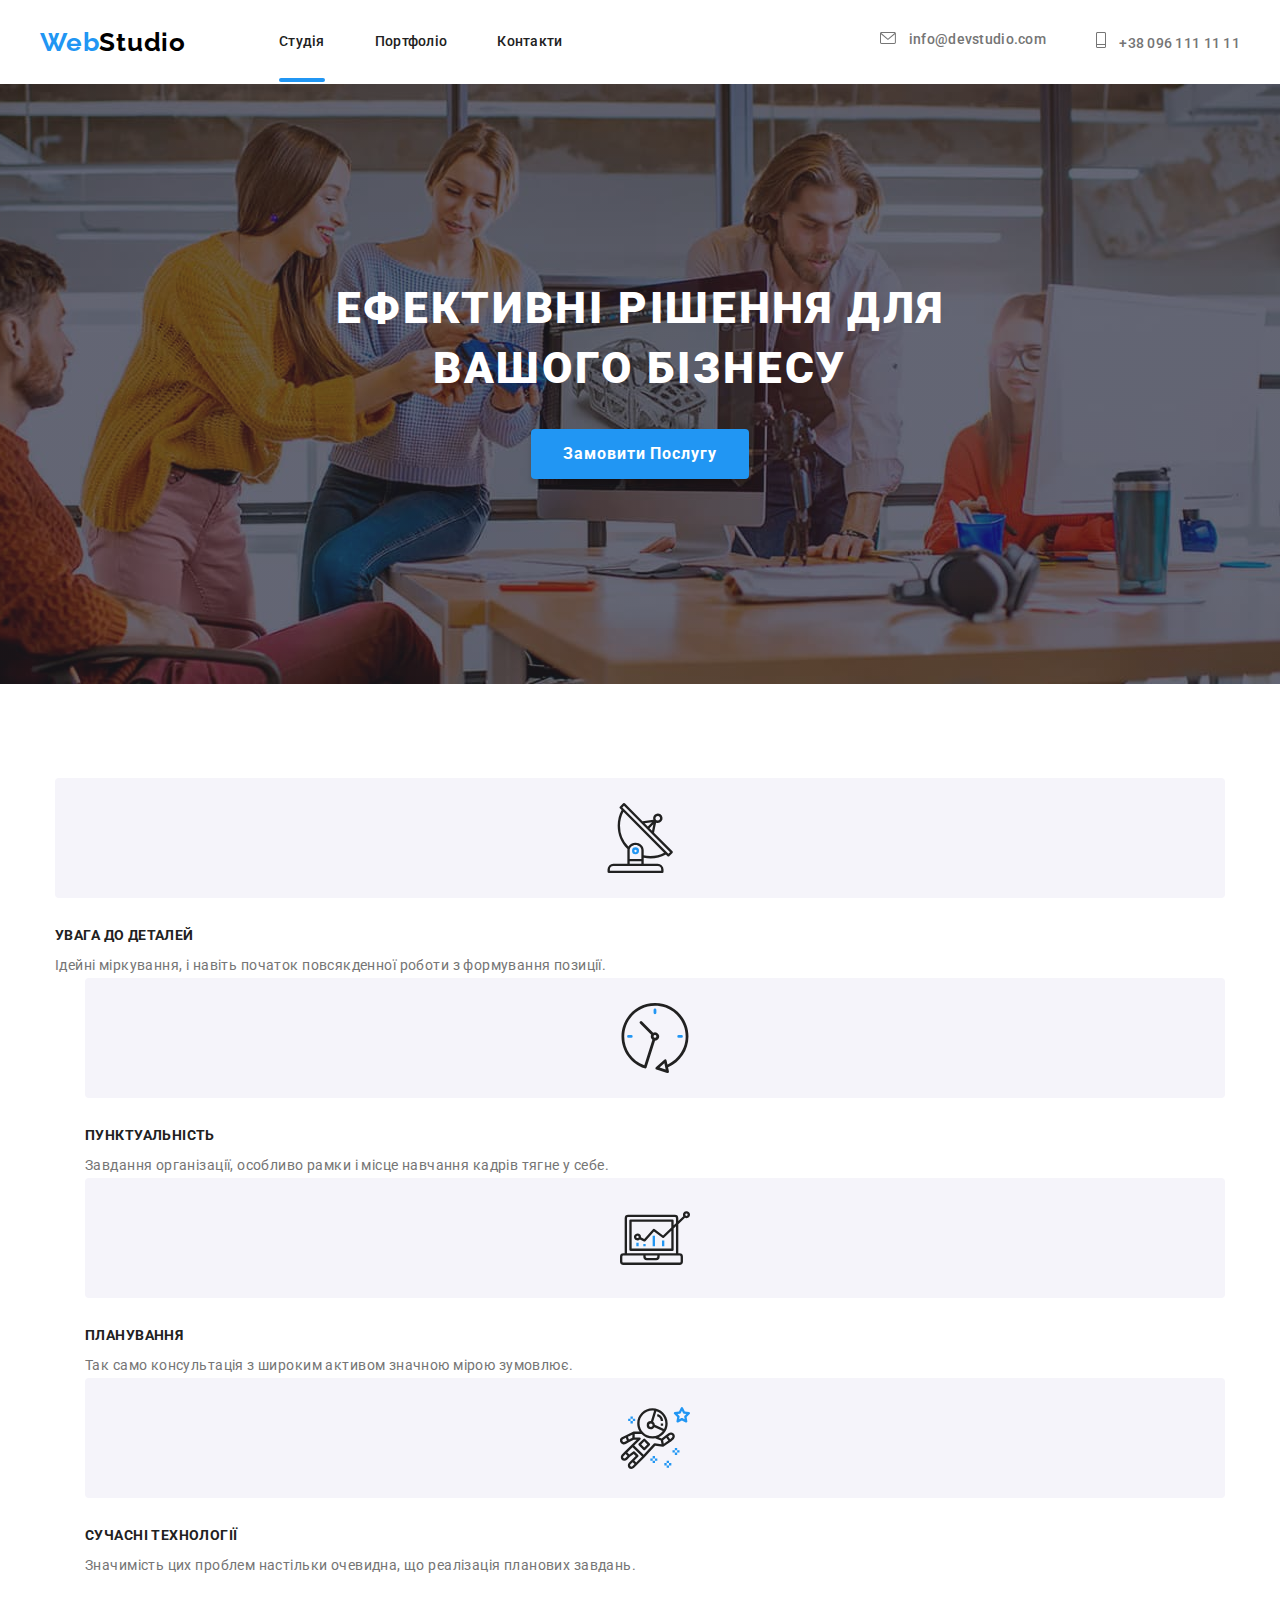
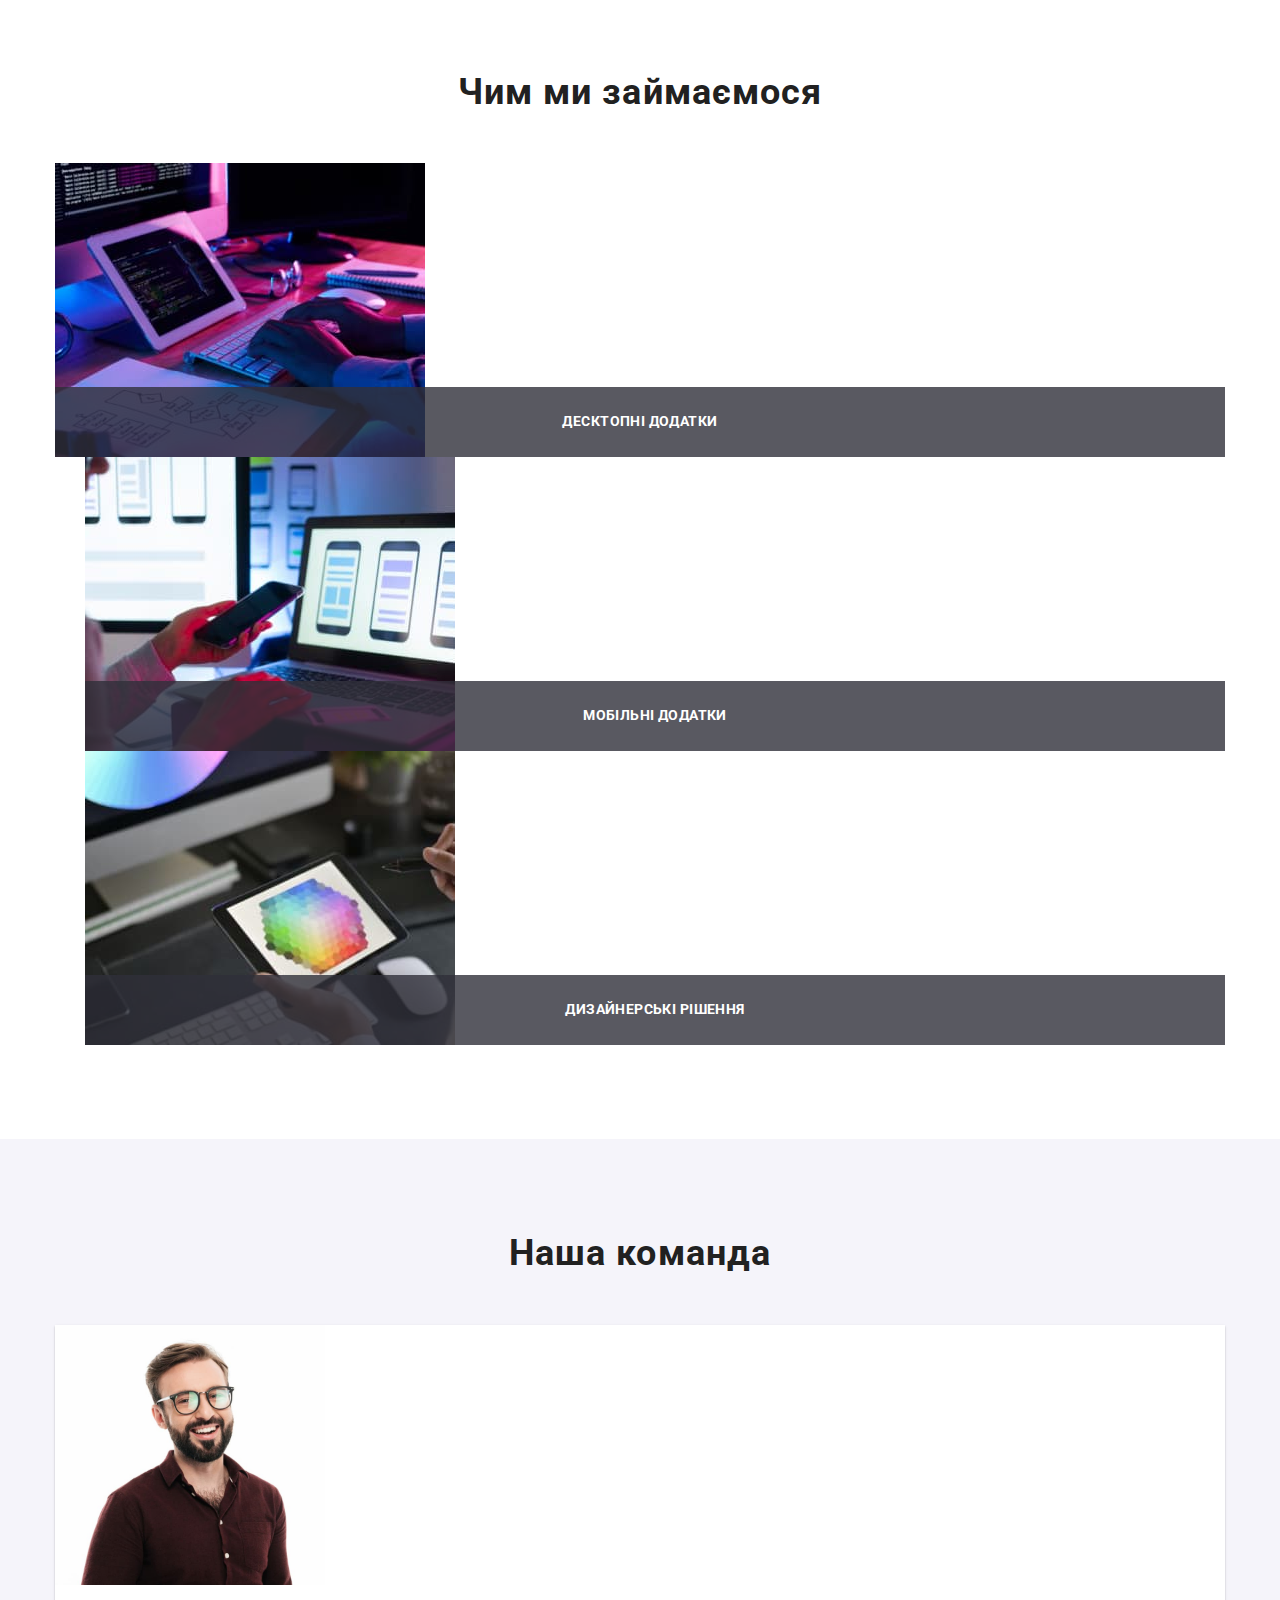
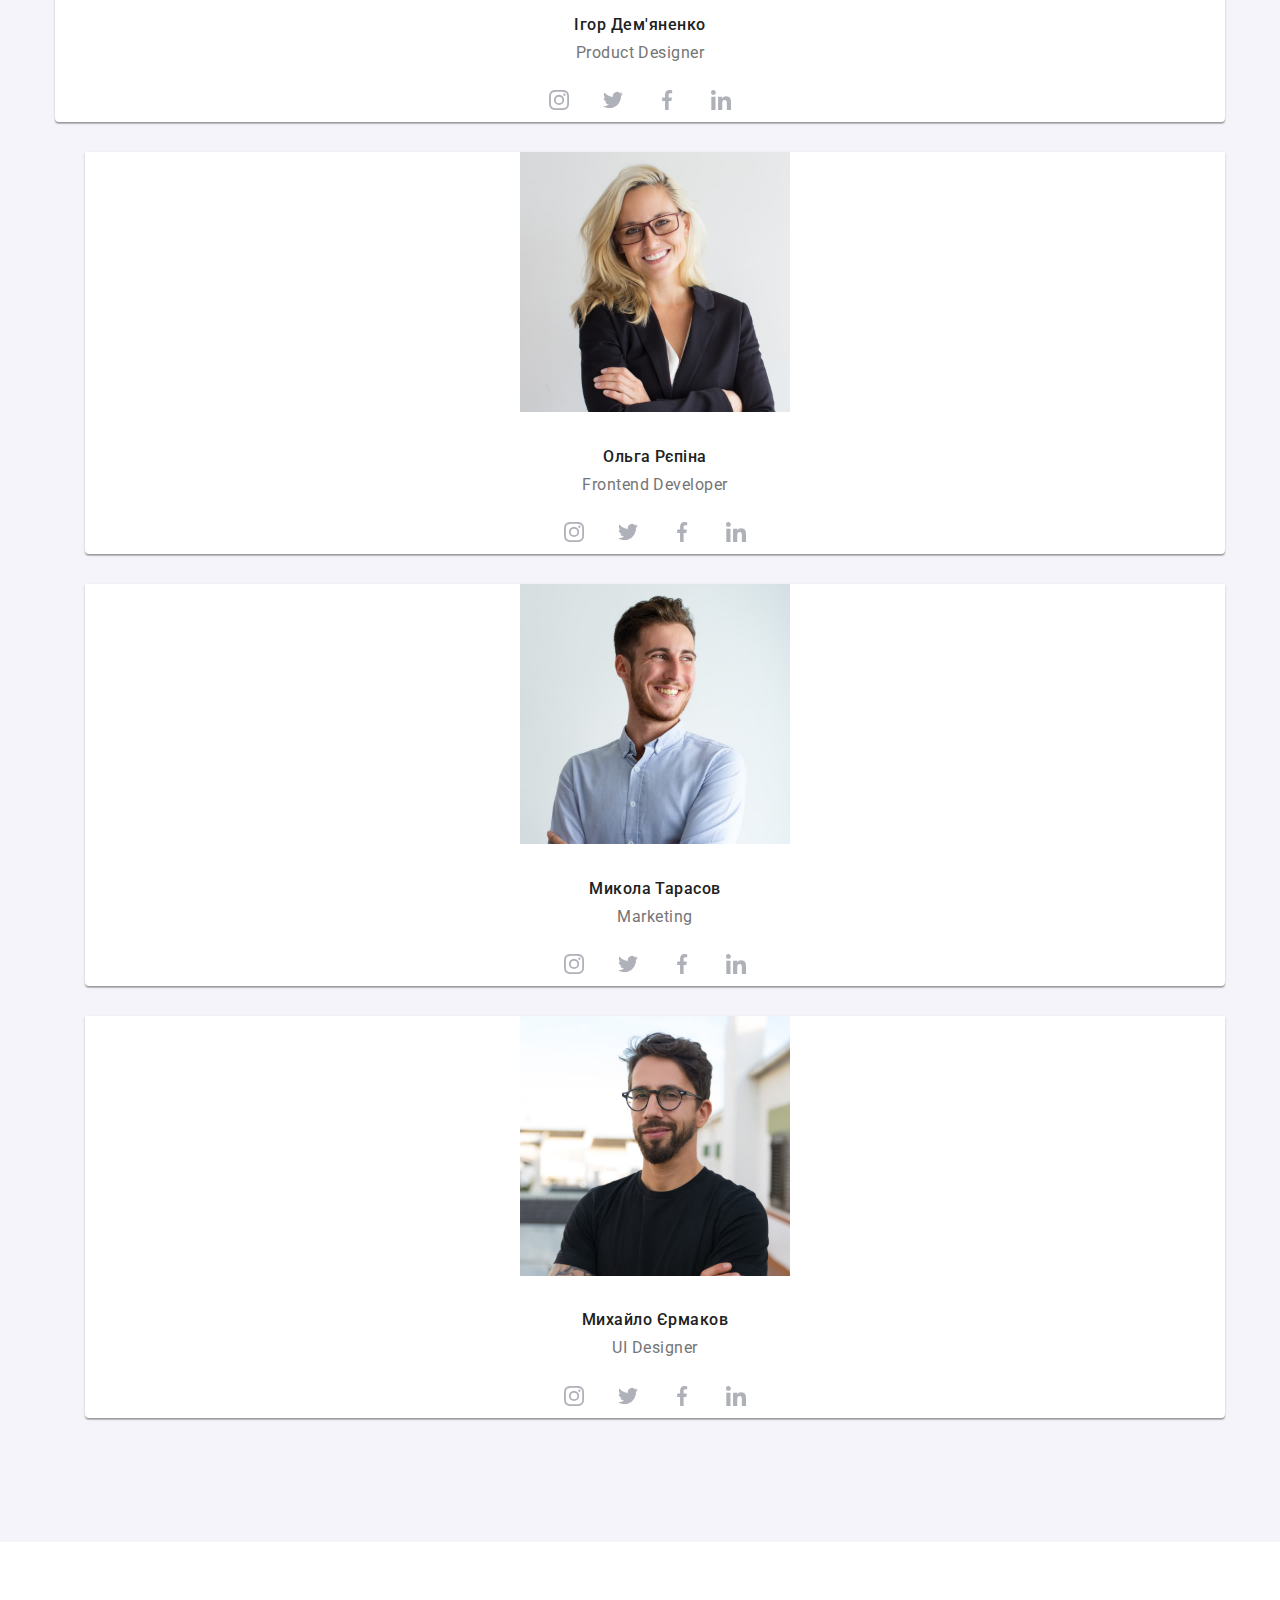
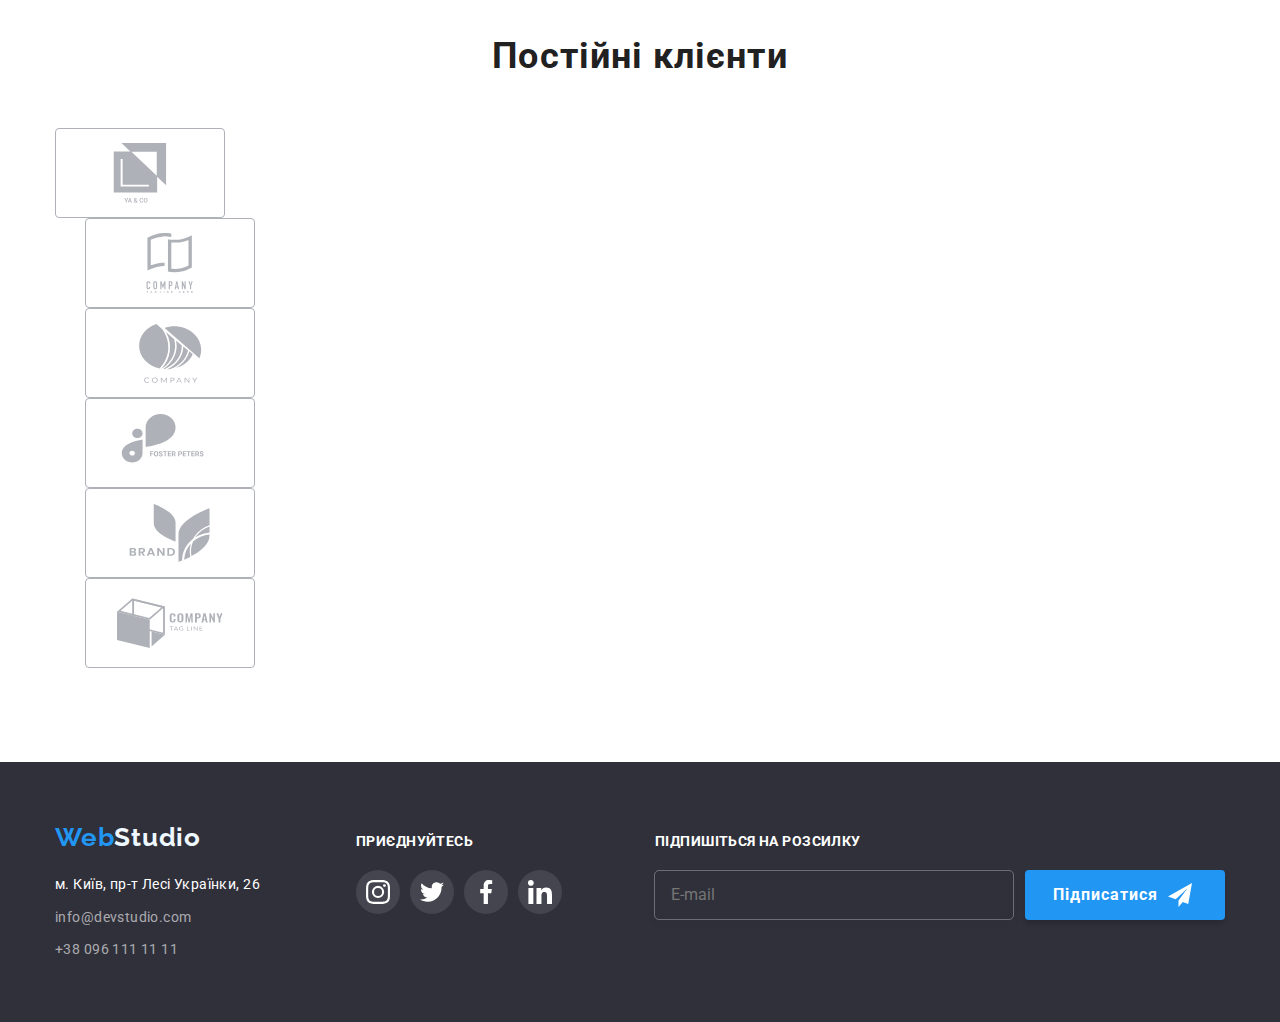
==== index.html @ 81b360ba "create mobile menu" ====
<!DOCTYPE html>
<html lang="en">
  <head>
    <meta charset="UTF-8" />
    <meta http-equiv="X-UA-Compatible" content="IE=edge" />
    <meta name="viewport" content="width=device-width, initial-scale=1.0" />
    <link rel="stylesheet" href="" />
    <link rel="preconnect" href="https://fonts.googleapis.com" />
    <link rel="preconnect" href="https://fonts.gstatic.com" crossorigin />
    <link
      href="https://fonts.googleapis.com/css2?family=Raleway:wght@700&family=Roboto:wght@400;500;700;900&display=swap"
      rel="stylesheet"
    />
    <link
      rel="stylesheet"
      href="https://cdnjs.cloudflare.com/ajax/libs/modern-normalize/1.1.0/modern-normalize.min.css"
    />
    <link rel="stylesheet" href="./css/main.min.css" />
    <title>WebStudio</title>
  </head>
  <body>
    <header class="page-header">
      <div class="page-header__wrapper container">
        <div class="page-header__container">
          <a href="./index.html" class="page-header__logo link">
            <span class="page-header--accent"> Web</span>Studio</a
          >
        </div>
        <nav class="page-header__nav">
          <ul class="page-header__list">
            <li class="page-header__item">
              <a
                href="./index.html"
                class="page-header__link link page-header--current"
                >Студiя</a
              >
            </li>
            <li class="page-header__item">
              <a href="./portfolio.html" class="page-header__link link"
                >Портфолiо</a
              >
            </li>
            <li class="page-header__item">
              <a href="#" class="page-header__link link">Контакти</a>
            </li>
          </ul>
        </nav>

        <div class="page-header__block">
          <a href="mailto:info@devstudio.com" class="page-header__contact link">
            <svg class="page-header__icon" width="16px" height="12px">
              <use href="./images/sprite.svg#mail"></use>
            </svg>
            info@devstudio.com
          </a>

          <a href="tel:+380961111111" class="page-header__contact link">
            <svg class="page-header__icon" width="10px" height="16px">
              <use href="./images/sprite.svg#phone"></use>
            </svg>
            +38 096 111 11 11
          </a>
        </div>
        <div class="mobile-menu" id="mobile-menu" data-menu>
          <ul class="mobile-menu__list">
            <li class="mobile-menu__item">
              <a href="./index.html" class="mobile-menu__link">Студiя</a>
            </li>
            <li class="mobile-menu__item">
              <a href="./portfolio.html" class="mobile-menu__link">Портфолiо</a>
            </li>
            <li class="mobile-menu__item">
              <a href="#" class="mobile-menu__link">Контакти</a>
            </li>
          </ul>
          <div class="mobile-menu__contacts">
            <a href="tel:+380961111111" class="mobile-menu__contact">
              +38 096 111 11 11
            </a>
            <a href="mailto:info@devstudio.com" class="mobile-menu__contact">
              info@devstudio.com
            </a>
          </div>
          <ul class="mobile-menu__block">
            <li class="mobile-menu__unit">
              <a class="mobile-menu__social link" href="#">Instagram</a>
            </li>
            <li class="mobile-menu__unit">
              <a class="mobile-menu__social link" href="#">Facebook</a>
            </li>
            <li class="mobile-menu__unit">
              <a class="mobile-menu__social link" href="#">Twitter</a>
            </li>
            <li class="mobile-menu__unit">
              <a class="mobile-menu__social link" href="#">Linkedin</a>
            </li>
          </ul>
        </div>
        <button
          type="button"
          class="menu-button"
          aria-expanded="false"
          aria-controls="mobile-menu"
          data-menu-button
        >
          <svg
            width="40px"
            height="40px"
            aria-label="перемикач мобільного меню"
          >
            <use class="icon-menu" href="./images/sprite.svg#menu"></use>
            <use class="icon-cross" href="./images/sprite.svg#cross"></use>
          </svg>
        </button>
      </div>
    </header>
    <main>
      <section class="hero-section">
        <div class="container">
          <h1 class="hero-section__title">
            Ефективні рішення для<br />вашого бізнесу
          </h1>
          <button type="button" class="hero-section__button" data-modal-open>
            Замовити Послугу
          </button>
        </div>
      </section>
      <section class="advantages-section">
        <div class="container">
          <h2 class="advantages-section__title visually-hidden">
            Наші переваги
          </h2>
          <ul class="advantages-section__list list">
            <li class="advantages-section__item">
              <div class="advantages-section__wrapper">
                <svg class="advantages-section__icon">
                  <use href="./images/sprite.svg#antenna"></use>
                </svg>
              </div>
              <h3 class="advantages-section_caption">увага до деталей</h3>
              <p class="advantages-section_text">
                Ідейні міркування, і навіть початок повсякденної роботи з
                формування позиції.
              </p>
            </li>
            <li class="advantages-section__item">
              <div class="advantages-section__wrapper">
                <svg class="advantages-section__icon">
                  <use href="./images/sprite.svg#clock"></use>
                </svg>
              </div>
              <h3 class="advantages-section_caption">пунктуальнiсть</h3>
              <p class="advantages-section_text">
                Завдання організації, особливо рамки і місце навчання кадрів
                тягне у себе.
              </p>
            </li>
            <li class="advantages-section__item">
              <div class="advantages-section__wrapper">
                <svg class="advantages-section__icon">
                  <use href="./images/sprite.svg#diagram"></use>
                </svg>
              </div>
              <h3 class="advantages-section_caption">планування</h3>
              <p class="advantages-section_text">
                Так само консультація з широким активом значною мірою зумовлює.
              </p>
            </li>
            <li class="advantages-section__item">
              <div class="advantages-section__wrapper">
                <svg class="advantages-section__icon">
                  <use href="./images/sprite.svg#astronaut"></use>
                </svg>
              </div>
              <h3 class="advantages-section_caption">сучаснi технологiї</h3>
              <p class="advantages-section_text">
                Значимість цих проблем настільки очевидна, що реалізація
                планових завдань.
              </p>
            </li>
          </ul>
        </div>
      </section>
      <section class="work-section">
        <div class="container">
          <h2 class="work-section__title">Чим ми займаємося</h2>
          <ul class="work-section__list list">
            <li class="work-section__item">
              <div class="work-section__thumb">
                <img
                  src="./images/softengineer.jpg"
                  alt="softengineer"
                  width="370"
                  class="work-section__img"
                />
                <div class="work-section__overlay">
                  <p class="work-section__text">Десктопні додатки</p>
                </div>
              </div>
            </li>
            <li class="work-section__item">
              <div class="work-section__thumb">
                <img
                  src="./images/mobiledev.jpg"
                  alt="mobiledev"
                  width="370"
                  class="work-section__img"
                />
                <div class="work-section__overlay">
                  <p class="work-section__text">Мобільні додатки</p>
                </div>
              </div>
            </li>
            <li class="work-section__item">
              <div class="work-section__thumb">
                <img
                  src="./images/gamedev.jpg"
                  alt="gamedev"
                  width="370"
                  class="work-section__img"
                />
                <div class="work-section__overlay">
                  <p class="work-section__text">Дизайнерські рішення</p>
                </div>
              </div>
            </li>
          </ul>
        </div>
      </section>
      <section class="team-section">
        <div class="container">
          <h2 class="team-section__title">Наша команда</h2>
          <ul class="team-section__list list">
            <li class="team-section__item">
              <img
                src="./images/igor.jpg"
                alt="igor"
                width="270"
                class="team-section__img"
              />
              <h3 class="team-section__caption">Ігор Дем'яненко</h3>
              <p class="team-section__position">Product Designer</p>
              <ul class="team-section__block">
                <li class="team-section__wrapper">
                  <a href="#" class="team-section__social">
                    <svg class="team-section__icon">
                      <use href="./images/sprite.svg#instagram"></use>
                    </svg>
                  </a>
                </li>
                <li class="team-section__wrapper">
                  <a href="#" class="team-section__social">
                    <svg class="team-section__icon">
                      <use href="./images/sprite.svg#twitter"></use>
                    </svg>
                  </a>
                </li>
                <li class="team-section__wrapper">
                  <a href="#" class="team-section__social">
                    <svg class="team-section__icon">
                      <use href="./images/sprite.svg#facebook"></use>
                    </svg>
                  </a>
                </li>
                <li class="team-section__wrapper">
                  <a href="#" class="team-section__social">
                    <svg class="team-section__icon">
                      <use href="./images/sprite.svg#linkedin"></use>
                    </svg>
                  </a>
                </li>
              </ul>
            </li>
            <li class="team-section__item">
              <img src="./images/olga.jpg" alt="olga" width="270" />
              <h3 class="team-section__caption">Ольга Рєпіна</h3>
              <p class="team-section__position">Frontend Developer</p>
              <ul class="team-section__block">
                <li class="team-section__wrapper">
                  <a href="#" class="team-section__social">
                    <svg class="team-section__icon">
                      <use href="./images/sprite.svg#instagram"></use>
                    </svg>
                  </a>
                </li>
                <li class="team-section__wrapper">
                  <a href="#" class="team-section__social">
                    <svg class="team-section__icon">
                      <use href="./images/sprite.svg#twitter"></use>
                    </svg>
                  </a>
                </li>
                <li class="team-section__wrapper">
                  <a href="#" class="team-section__social">
                    <svg class="team-section__icon">
                      <use href="./images/sprite.svg#facebook"></use>
                    </svg>
                  </a>
                </li>
                <li class="team-section__wrapper">
                  <a href="#" class="team-section__social">
                    <svg class="team-section__icon">
                      <use href="./images/sprite.svg#linkedin"></use>
                    </svg>
                  </a>
                </li>
              </ul>
            </li>
            <li class="team-section__item">
              <img src="./images/mukola.jpg" alt="mukola" width="270" />
              <h3 class="team-section__caption">Микола Тарасов</h3>
              <p class="team-section__position">Marketing</p>
              <ul class="team-section__block">
                <li class="team-section__wrapper">
                  <a href="#" class="team-section__social">
                    <svg class="team-section__icon">
                      <use href="./images/sprite.svg#instagram"></use>
                    </svg>
                  </a>
                </li>
                <li class="team-section__wrapper">
                  <a href="#" class="team-section__social">
                    <svg class="team-section__icon">
                      <use href="./images/sprite.svg#twitter"></use>
                    </svg>
                  </a>
                </li>
                <li class="team-section__wrapper">
                  <a href="#" class="team-section__social">
                    <svg class="team-section__icon">
                      <use href="./images/sprite.svg#facebook"></use>
                    </svg>
                  </a>
                </li>
                <li class="team-section__wrapper">
                  <a href="#" class="team-section__social">
                    <svg class="team-section__icon">
                      <use href="./images/sprite.svg#linkedin"></use>
                    </svg>
                  </a>
                </li>
              </ul>
            </li>
            <li class="team-section__item">
              <img src="./images/muhailo.jpg" alt="muhailo" width="270" />
              <h3 class="team-section__caption">Михайло Єрмаков</h3>
              <p class="team-section__position">UI Designer</p>
              <ul class="team-section__block">
                <li class="team-section__wrapper">
                  <a href="#" class="team-section__social">
                    <svg class="team-section__icon">
                      <use href="./images/sprite.svg#instagram"></use>
                    </svg>
                  </a>
                </li>
                <li class="team-section__wrapper">
                  <a href="#" class="team-section__social">
                    <svg class="team-section__icon">
                      <use href="./images/sprite.svg#twitter"></use>
                    </svg>
                  </a>
                </li>
                <li class="team-section__wrapper">
                  <a href="#" class="team-section__social">
                    <svg class="team-section__icon">
                      <use href="./images/sprite.svg#facebook"></use>
                    </svg>
                  </a>
                </li>
                <li class="team-section__wrapper">
                  <a href="#" class="team-section__social">
                    <svg class="team-section__icon">
                      <use href="./images/sprite.svg#linkedin"></use>
                    </svg>
                  </a>
                </li>
              </ul>
            </li>
          </ul>
        </div>
      </section>
      <section class="customers-section">
        <div class="container">
          <h2 class="customers-section__title">Постійні клієнти</h2>
          <ul class="customers-section__list list">
            <li class="customers-section__item">
              <a href="#" class="customers-section__link link">
                <svg class="customers-section__icon">
                  <use href="./images/sprite.svg#group-1"></use>
                </svg>
              </a>
            </li>
            <li class="customers-section__item">
              <a href="#" class="customers-section__link link">
                <svg class="customers-section__icon">
                  <use href="./images/sprite.svg#group-2"></use>
                </svg>
              </a>
            </li>
            <li class="customers-section__item">
              <a href="#" class="customers-section__link link">
                <svg class="customers-section__icon">
                  <use href="./images/sprite.svg#group-3"></use>
                </svg>
              </a>
            </li>
            <li class="customers-section__item">
              <a href="#" class="customers-section__link link">
                <svg class="customers-section__icon">
                  <use href="./images/sprite.svg#group-4"></use>
                </svg>
              </a>
            </li>
            <li class="customers-section__item">
              <a href="#" class="customers-section__link link">
                <svg class="customers-section__icon">
                  <use href="./images/sprite.svg#group-5"></use>
                </svg>
              </a>
            </li>
            <li class="customers-section__item">
              <a href="#" class="customers-section__link link">
                <svg class="customers-section__icon">
                  <use href="./images/sprite.svg#group-6"></use>
                </svg>
              </a>
            </li>
          </ul>
        </div>
      </section>
    </main>
    <footer class="footer-section">
      <div class="footer-section__container container">
        <div class="footer-section__contact">
          <a href="./index.html" class="footer-section__logo link"
            ><span class="footer-section--accent">Web</span>Studio</a
          >
          <address class="footer-section__address">
            <ul class="footer-section__list list">
              <li class="footer-section__item">
                <a
                  class="footer-section__link link footer-section__location"
                  href="https://goo.gl/maps/rSGDT6scq2BDMD889"
                  >м. Київ, пр-т Лесі Українки, 26</a
                >
              </li>
              <li class="footer-section__item">
                <a
                  class="footer-section__link link"
                  href="mailto:info@devstudio.com"
                  >info@devstudio.com</a
                >
              </li>
              <li class="footer-section__item">
                <a class="footer-section__link link" href="tel:+380961111111"
                  >+38 096 111 11 11</a
                >
              </li>
            </ul>
          </address>
        </div>
        <div class="footer-section__social">
          <h3 class="footer-section__title">приєднуйтесь</h3>
          <ul class="footer-section__block list">
            <li class="footer-section__unit">
              <a href="#" class="footer-section__ref link">
                <svg class="footer-section__icon">
                  <use href="./images/sprite.svg#instagram"></use>
                </svg>
              </a>
            </li>
            <li class="footer-section__unit">
              <a href="#" class="footer-section__ref link">
                <svg class="footer-section__icon">
                  <use href="./images/sprite.svg#twitter"></use>
                </svg>
              </a>
            </li>
            <li class="footer-section__unit">
              <a href="#" class="footer-section__ref link">
                <svg class="footer-section__icon">
                  <use href="./images/sprite.svg#facebook"></use>
                </svg>
              </a>
            </li>
            <li class="footer-section__unit">
              <a href="#" class="footer-section__ref link">
                <svg class="footer-section__icon">
                  <use href="./images/sprite.svg#linkedin"></use>
                </svg>
              </a>
            </li>
          </ul>
        </div>
        <form class="footer-section__form">
          <h3 class="footer-section__subscription">Підпишіться на розсилку</h3>
          <div class="footer-section__field">
            <input
              type="email"
              name="email"
              class="footer-section__email"
              id="email"
              placeholder=" "
            />
            <label for="email" class="footer-section__label">E-mail</label>
            <button class="footer-section__button" type="submit">
              Підписатися
              <svg class="footer-section__icon">
                <use href="./images/sprite.svg#icon-send"></use>
              </svg>
            </button>
          </div>
        </form>
      </div>
    </footer>

    <div class="modal__backdrop is-hidden" data-modal>
      <div class="modal__block">
        <button type="button" class="modal__button" data-modal-close>
          <svg class="modal__closeIcon">
            <use href="./images/sprite.svg#btn-close"></use>
          </svg>
        </button>
        <form class="modal__form">
          <h2 class="modal__title">Залиште свої дані, ми вам передзвонимо</h2>

          <label class="modal__label">
            <span class="modal__text">Ім'я</span>
            <input type="text" name="name" class="modal__input" />
            <svg class="modal__icon">
              <use href="./images/sprite.svg#person"></use>
            </svg>
          </label>

          <label class="modal__label">
            <span class="modal__text">Телефон</span>
            <input type="tel" name="number" class="modal__input" />
            <svg class="modal__icon">
              <use href="./images/sprite.svg#phone-form"></use>
            </svg>
          </label>

          <label class="modal__label">
            <span class="modal__text">Пошта</span>
            <input type="email" name="email" class="modal__input" />
            <svg class="modal__icon">
              <use href="./images/sprite.svg#email"></use>
            </svg>
          </label>
          <label class="modal__label">
            <span class="modal__text">Коментар</span>
            <textarea
              class="modal__textarea"
              name="comment"
              rows="10"
              placeholder="Введіть текст"
            >
            </textarea>
          </label>
          <label class="modal__label">
            <input type="checkbox" name="agreement" class="modal__checkbox" />
            <span class="modal__agreementIcon"></span>
            <span class="modal__agreementText"
              >Погоджуюся з розсилкою та приймаю
              <a href="#" class="modal__agreementLink">Умови договору</a></span
            >
          </label>
          <button type="submit" class="modal__btn">Відправити</button>
        </form>
      </div>
    </div>
    <script src="./js/script.js"></script>
  </body>
</html>
---- css/main.min.css ----
.customers-section__title,.team-section__title,.work-section__title{margin-bottom:50px;font-family:inherit;font-weight:700;font-size:36px;line-height:1.16;text-align:center;letter-spacing:.03em;color:#212121}.portfolio-section__image,.team-section__img,.work-section__img{display:block;background-color:#ffebcd}.portfolio-section,.customers-section,.team-section,.work-section{padding:94px 0}.page-header__contact,.page-header__link{display:-webkit-box;display:-ms-flexbox;display:flex;-webkit-box-align:center;-ms-flex-align:center;align-items:center;padding:32px 0;font-weight:500;font-size:14px;line-height:1.14;letter-spacing:.02em;color:#212121;-webkit-transition:color 250ms cubic-bezier(0.4, 0, 0.2, 1);transition:color 250ms cubic-bezier(0.4, 0, 0.2, 1)}.mobile-menu__contact,.mobile-menu__link{display:block;text-decoration:none;font-weight:500;line-height:1.17;letter-spacing:.02em;color:#212121}.portfolio-section__title,.advantages-section__title{position:absolute;width:1px;height:1px;margin:-1px;border:0;padding:0;white-space:nowrap;-webkit-clip-path:inset(100%);clip-path:inset(100%);clip:rect(0 0 0 0);overflow:hidden}.footer-section__logo,.page-header__logo{font-family:"Raleway",sans-serif;font-weight:700;font-size:26px;line-height:1.19;letter-spacing:.03em}*,*::before,*::after{-webkit-box-sizing:border-box;box-sizing:border-box}ul,ol{padding:0;margin:0;list-style:none}body,h1,h2,h3,h4,h5,h6,p,ul,ol{margin:0}body{font-family:"Roboto",sans-serif;background-color:#fff;color:#757575}.list{list-style:none}.link{display:block;text-decoration:none}.container{max-width:1200px;padding:0 15px;margin:0 auto}.mobile-menu{position:absolute;top:0;left:0;z-index:7;height:796px;background-color:#fff;display:none;padding:48px 40px}.mobile-menu.is-open{display:block}@media screen and (min-width: 480px){.mobile-menu{width:100%}}.mobile-menu__list{margin-bottom:50px}.mobile-menu__item:not(:first-child){margin-top:32px}.mobile-menu__link{font-size:40px;color:#212121;-webkit-transition:color 250ms cubic-bezier(0.4, 0, 0.2, 1);transition:color 250ms cubic-bezier(0.4, 0, 0.2, 1)}.mobile-menu__link:hover,.mobile-menu__link:focus{color:#2196f3}.mobile-menu__contacts{margin-bottom:302px}.mobile-menu__contact{font-size:24px;color:#757575;-webkit-transition:color 550ms cubic-bezier(0.4, 0, 0.2, 1),font-size 550ms cubic-bezier(0.4, 0, 0.2, 1);transition:color 550ms cubic-bezier(0.4, 0, 0.2, 1),font-size 550ms cubic-bezier(0.4, 0, 0.2, 1)}.mobile-menu__contact:hover,.mobile-menu__contact:focus{font-size:34px;color:#2196f3}.mobile-menu__contact:not(:last-child){margin-bottom:32px}.mobile-menu__block{display:-webkit-box;display:-ms-flexbox;display:flex;-webkit-box-align:start;-ms-flex-align:start;align-items:flex-start}.mobile-menu__unit{display:-webkit-box;display:-ms-flexbox;display:flex}.mobile-menu__unit:not(:last-child)::after{content:"";display:block;margin:0 10px;height:22px;border:1px solid rgba(33,33,33,.2)}.mobile-menu__social{font-weight:500;font-size:18px;line-height:1.22;letter-spacing:.02em;color:#2196f3;-webkit-transition:color 550ms cubic-bezier(0.4, 0, 0.2, 1),font-size 550ms cubic-bezier(0.4, 0, 0.2, 1);transition:color 550ms cubic-bezier(0.4, 0, 0.2, 1),font-size 550ms cubic-bezier(0.4, 0, 0.2, 1)}.mobile-menu__social:hover,.mobile-menu__social:focus{font-size:22px;color:#188ce8}.page-header__wrapper{position:relative;display:-webkit-box;display:-ms-flexbox;display:flex;-webkit-box-align:center;-ms-flex-align:center;align-items:center;padding-top:16px;padding-bottom:16px}@media screen and (min-width: 768px){.page-header__wrapper{padding:0}}.page-header__nav{display:-webkit-box;display:-ms-flexbox;display:flex;-webkit-box-align:center;-ms-flex-align:center;align-items:center}@media screen and (min-width: 480px){.page-header__nav{display:none}}@media screen and (min-width: 768px){.page-header__nav{display:-webkit-box;display:-ms-flexbox;display:flex}}.page-header__logo{color:#000}.page-header--accent{color:#2196f3}.page-header__list{display:-webkit-box;display:-ms-flexbox;display:flex;-webkit-box-align:center;-ms-flex-align:center;align-items:center;margin-left:93px}.page-header__item:not(:first-child){margin-left:50px}.page-header__link{position:relative}.page-header__link:hover,.page-header__link:focus{color:#2196f3}@media screen and (min-width: 768px){.page-header__link{padding:0}}@media screen and (min-width: 768px){.page-header__link{padding:32px 0}}@media screen and (min-width: 768px){.page-header--current:after{content:"";position:absolute;bottom:0;right:0;width:100%;height:4px;border-radius:2px;background-color:#2196f3}}.page-header__block{display:-webkit-box;display:-ms-flexbox;display:flex;-webkit-box-align:center;-ms-flex-align:center;align-items:center;margin-left:auto}@media screen and (min-width: 480px){.page-header__block{display:none}}@media screen and (min-width: 768px){.page-header__block{display:-webkit-box;display:-ms-flexbox;display:flex;-webkit-box-orient:vertical;-webkit-box-direction:normal;-ms-flex-direction:column;flex-direction:column;-webkit-box-align:start;-ms-flex-align:start;align-items:flex-start}}@media screen and (min-width: 1170px){.page-header__block{display:-webkit-box;display:-ms-flexbox;display:flex;-webkit-box-orient:horizontal;-webkit-box-direction:normal;-ms-flex-direction:row;flex-direction:row;-webkit-box-align:start;-ms-flex-align:start;align-items:flex-start}}.page-header__contact{color:inherit;-webkit-transition:color 250ms cubic-bezier(0.4, 0, 0.2, 1);transition:color 250ms cubic-bezier(0.4, 0, 0.2, 1)}.page-header__contact:hover,.page-header__contact:focus{color:#2196f3}@media screen and (min-width: 768px){.page-header__contact{padding:0;margin-bottom:10px}}@media screen and (min-width: 1170px){.page-header__contact{margin-bottom:0;padding:32px 0}.page-header__contact:not(:first-child){margin-left:50px}}.page-header__icon{margin-right:10px;fill:currentColor;-webkit-transition:fill 250ms var(--time-function);transition:fill 250ms var(--time-function)}.menu-button{position:absolute;top:10px;right:15px;z-index:10;margin:0;padding:0;border:none;background-color:rgba(0,0,0,0);cursor:pointer}@media screen and (min-width: 768px){.menu-button{display:none}}.menu-button .icon-cross{display:none}.menu-button.is-open .icon-cross{display:block}.menu-button.is-open .icon-menu{display:none}.hero-section{background-color:#2f303a;max-width:1600px;height:600px;padding:195px 0;margin:0 auto;text-align:center;background-image:-webkit-gradient(linear, left top, right top, from(rgba(47, 48, 58, 0.4)), to(rgba(47, 48, 58, 0.4))),url(../images/hero.jpg);background-image:linear-gradient(to right, rgba(47, 48, 58, 0.4), rgba(47, 48, 58, 0.4)),url(../images/hero.jpg);background-repeat:no-repeat;background-position:center;background-size:cover}.hero-section__title{margin-bottom:30px;font-weight:900;font-size:44px;line-height:1.36;letter-spacing:.06em;text-transform:uppercase;color:#fff}.hero-section__button{padding:10px 32px;font-family:inherit;font-weight:700;font-size:16px;line-height:1.88;letter-spacing:.06em;color:#fff;background-color:#2196f3;-webkit-box-shadow:0px 4px 4px rgba(0,0,0,.15);box-shadow:0px 4px 4px rgba(0,0,0,.15);border-radius:4px;border:none;cursor:pointer;-webkit-transition:background-color 250ms cubic-bezier(0.4, 0, 0.2, 1);transition:background-color 250ms cubic-bezier(0.4, 0, 0.2, 1)}.hero-section__button:hover,.hero-section__button:focus{background-color:#188ce8}.advantages-section{padding-top:94px}.advantages-section__item{-ms-flex-preferred-size:calc((100% - 90px)/4);flex-basis:calc((100% - 90px)/4)}.advantages-section__item:not(:first-child){margin-left:30px}.advantages-section__wrapper{display:-webkit-box;display:-ms-flexbox;display:flex;-webkit-box-align:center;-ms-flex-align:center;align-items:center;-webkit-box-pack:center;-ms-flex-pack:center;justify-content:center;width:100%;height:120px;background-color:#f5f4fa;margin-bottom:30px;border-radius:4px}.advantages-section__icon{width:70px;height:70px}.advantages-section_caption{margin-bottom:10px;font-weight:700;font-size:14px;line-height:1.14;letter-spacing:.03em;text-transform:uppercase;color:#212121}.advantages-section_text{font-size:14px;line-height:1.71;letter-spacing:.03em;color:inherit}@media screen and (min-width: 480px)and (min-width: 480px){.work-section{display:none}}@media screen and (min-width: 1170px){.work-section{display:block}}.work-section__item{-ms-flex-preferred-size:calc((100% - 60px)/3);flex-basis:calc((100% - 60px)/3)}.work-section__item:not(:first-child){margin-left:30px}.work-section__thumb{position:relative}.work-section__img{height:294px}.work-section__overlay{display:-webkit-box;display:-ms-flexbox;display:flex;-webkit-box-align:center;-ms-flex-align:center;align-items:center;-webkit-box-pack:center;-ms-flex-pack:center;justify-content:center;position:absolute;width:100%;bottom:0;right:0;padding:27px 0;background-color:rgba(47,48,58,.8)}.work-section__text{font-weight:700;font-size:14px;line-height:1.14;letter-spacing:.03em;text-transform:uppercase;color:#fff}.team-section{background-color:#f5f4fa;text-align:center}.team-section__item{-ms-flex-preferred-size:calc((100% - 90px)/4);flex-basis:calc((100% - 90px)/4);background-color:#fff;-webkit-box-shadow:0px 1px 3px rgba(0,0,0,.12),0px 1px 1px rgba(0,0,0,.14),0px 2px 1px rgba(0,0,0,.2);box-shadow:0px 1px 3px rgba(0,0,0,.12),0px 1px 1px rgba(0,0,0,.14),0px 2px 1px rgba(0,0,0,.2);border-radius:0px 0px 4px 4px}.team-section__item:not(:first-child){margin-left:30px}.team-section__img{height:260px}.team-section__caption{margin:30px 0 10px;font-weight:500;font-size:16px;line-height:1.19;letter-spacing:.03em;color:#212121}.team-section__position{margin-bottom:16px;font-size:16px;letter-spacing:.03em;color:inherit}.team-section__block{display:-webkit-box;display:-ms-flexbox;display:flex;-webkit-box-pack:center;-ms-flex-pack:center;justify-content:center;margin-bottom:30px}.team-section__wrapper:not(:first-child){margin-left:10px}.team-section__social{display:-webkit-box;display:-ms-flexbox;display:flex;-webkit-box-align:center;-ms-flex-align:center;align-items:center;-webkit-box-pack:center;-ms-flex-pack:center;justify-content:center;width:44px;height:44px;border-radius:50%;-webkit-transition:background-color 250ms cubic-bezier(0.4, 0, 0.2, 1);transition:background-color 250ms cubic-bezier(0.4, 0, 0.2, 1)}.team-section__social:hover,.team-section__social:focus{background-color:#2196f3}.team-section__icon{width:20px;height:20px;fill:#afb1b8;-webkit-transition:fill 250ms cubic-bezier(0.4, 0, 0.2, 1);transition:fill 250ms cubic-bezier(0.4, 0, 0.2, 1)}.team-section__social:hover .team-section__icon{fill:#fff}.team-section__social:focus .team-section__icon{fill:#fff}.customers-section__item{display:-webkit-box;display:-ms-flexbox;display:flex;-ms-flex-preferred-size:calc((100% - 150px)/5);flex-basis:calc((100% - 150px)/5)}.customers-section__item:not(:first-child){margin-left:30px}.customers-section__link{display:-webkit-box;display:-ms-flexbox;display:flex;padding:14px 31px;border:1px solid #afb1b8;border-radius:4px;-webkit-transition:border-color 250ms cubic-bezier(0.4, 0, 0.2, 1);transition:border-color 250ms cubic-bezier(0.4, 0, 0.2, 1)}.customers-section__link:hover,.customers-section__link:focus{border-color:#2196f3}.customers-section__icon{width:106px;height:60px;fill:#afb1b8;-webkit-transition:fill 250ms cubic-bezier(0.4, 0, 0.2, 1);transition:fill 250ms cubic-bezier(0.4, 0, 0.2, 1)}.customers-section__link:hover .customers-section__icon{fill:#2196f3}.customers-section__link:focus .customers-section__icon{fill:#2196f3}.footer-section{background-color:#2f303a;padding:60px 0}.footer-section__container{display:-webkit-box;display:-ms-flexbox;display:flex;-webkit-box-align:baseline;-ms-flex-align:baseline;align-items:baseline}.footer-section__contact{width:231px}.footer-section__logo{color:#f0f8ff}.footer-section--accent{color:#2196f3}.footer-section__address{margin-top:20px;font-style:inherit}.footer-section__item:not(:first-child){margin-top:9px}.footer-section__link,.footer-section__location{font-weight:400;font-size:14px;line-height:1.71;letter-spacing:.03em;color:rgba(255,255,255,.6);-webkit-transition:color 250ms cubic-bezier(0.4, 0, 0.2, 1);transition:color 250ms cubic-bezier(0.4, 0, 0.2, 1)}.footer-section__link:hover,.footer-section__link:focus,.footer-section__location:hover,.footer-section__location:focus{color:#2196f3}.footer-section__location{color:#fff}.footer-section__social{margin-left:70px}.footer-section__title{margin-bottom:20px;font-weight:700;font-size:14px;line-height:1.14;letter-spacing:.03em;text-transform:uppercase;color:#fff}.footer-section__block{display:-webkit-box;display:-ms-flexbox;display:flex;width:206px}.footer-section__unit:not(:first-child){margin-left:10px}.footer-section__ref{display:-webkit-box;display:-ms-flexbox;display:flex;-webkit-box-align:center;-ms-flex-align:center;align-items:center;width:44px;height:44px;background-color:rgba(255,255,255,.1);border-radius:50%;-webkit-transition:background-color 250ms cubic-bezier(0.4, 0, 0.2, 1);transition:background-color 250ms cubic-bezier(0.4, 0, 0.2, 1)}.footer-section__ref:hover,.footer-section__ref:focus{background-color:#2196f3}.footer-section__icon{width:20px;height:20px;fill:#fff}.footer-section__form{margin-left:93px;width:570px}.footer-section__subscription{margin-bottom:20px;font-weight:700;font-size:14px;line-height:1.14;letter-spacing:.03em;text-transform:uppercase;color:#fff}.footer-section__field{display:-webkit-box;display:-ms-flexbox;display:flex;-webkit-box-align:center;-ms-flex-align:center;align-items:center;position:relative}.footer-section__email{display:inline-block;width:358px;padding:14px 0 14px 16px;margin-right:12px;border:none;outline:1px solid rgba(255,255,255,.3);border-radius:4px;-webkit-filter:drop-shadow(0px 4px 4px rgba(0, 0, 0, 0.15));filter:drop-shadow(0px 4px 4px rgba(0, 0, 0, 0.15));font-weight:400;font-size:16px;line-height:1.25;letter-spacing:.03em;cursor:pointer;background-color:rgba(0,0,0,0);color:rgba(255,255,255,.6)}.footer-section__email:hover,.footer-section__email:focus{outline:1px solid #2196f3}.footer-section__label{position:absolute;top:16px;left:16px;-webkit-transition:left 250ms cubic-bezier(0.4, 0, 0.2, 1);transition:left 250ms cubic-bezier(0.4, 0, 0.2, 1)}.footer-section__email:not(:-moz-placeholder-shown)+.footer-section__label{left:-52px;color:#fff}.footer-section__email:not(:-ms-input-placeholder)+.footer-section__label{left:-52px;color:#fff}.footer-section__email:focus+.footer-section__label,.footer-section__email:not(:placeholder-shown)+.footer-section__label{left:-52px;color:#fff}.footer-section__button{display:-webkit-inline-box;display:-ms-inline-flexbox;display:inline-flex;-webkit-box-align:center;-ms-flex-align:center;align-items:center;width:200px;padding:10px 28px;font-weight:700;font-size:16px;line-height:1.88;letter-spacing:.06em;color:#fff;background-color:#2196f3;-webkit-box-shadow:0px 4px 4px rgba(0,0,0,.15);box-shadow:0px 4px 4px rgba(0,0,0,.15);border-radius:4px;border:none;cursor:pointer;-webkit-transition:background-color 250ms cubic-bezier(0.4, 0, 0.2, 1);transition:background-color 250ms cubic-bezier(0.4, 0, 0.2, 1)}.footer-section__button:hover,.footer-section__button:focus{background-color:#188ce8}.footer-section__icon{width:24px;height:24px;fill:#fff;margin-left:10px}.page-header--after{content:"";display:block;border-bottom:1px solid #ececec}.portfolio-section__buttonsList{display:-webkit-box;display:-ms-flexbox;display:flex;-webkit-box-align:center;-ms-flex-align:center;align-items:center;-webkit-box-pack:center;-ms-flex-pack:center;justify-content:center;margin-bottom:50px}.portfolio-section__item:not(:first-child){margin-left:8px}.portfolio-section__btn{padding:6px 22px;font-family:inherit;font-weight:500;font-size:16px;line-height:1.62;text-align:center;letter-spacing:.03em;color:#212121;background-color:#f5f4fa;border-radius:4px;border-color:rgba(0,0,0,0);cursor:pointer;-webkit-transition:background-color 250ms cubic-bezier(0.4, 0, 0.2, 1),color 250ms cubic-bezier(0.4, 0, 0.2, 1),-webkit-box-shadow 250ms cubic-bezier(0.4, 0, 0.2, 1);transition:background-color 250ms cubic-bezier(0.4, 0, 0.2, 1),color 250ms cubic-bezier(0.4, 0, 0.2, 1),-webkit-box-shadow 250ms cubic-bezier(0.4, 0, 0.2, 1);transition:background-color 250ms cubic-bezier(0.4, 0, 0.2, 1),color 250ms cubic-bezier(0.4, 0, 0.2, 1),box-shadow 250ms cubic-bezier(0.4, 0, 0.2, 1);transition:background-color 250ms cubic-bezier(0.4, 0, 0.2, 1),color 250ms cubic-bezier(0.4, 0, 0.2, 1),box-shadow 250ms cubic-bezier(0.4, 0, 0.2, 1),-webkit-box-shadow 250ms cubic-bezier(0.4, 0, 0.2, 1)}.portfolio-section__btn:hover,.portfolio-section__btn:focus{background-color:#2196f3;color:#fff;-webkit-box-shadow:0px 3px 1px rgba(0,0,0,.1),0px 1px 2px rgba(0,0,0,.08),0px 2px 2px rgba(0,0,0,.12);box-shadow:0px 3px 1px rgba(0,0,0,.1),0px 1px 2px rgba(0,0,0,.08),0px 2px 2px rgba(0,0,0,.12)}.portfolio-section__imagesList{display:-webkit-box;display:-ms-flexbox;display:flex;-ms-flex-wrap:wrap;flex-wrap:wrap}.portfolio-section__wrapper{-ms-flex-preferred-size:calc((100% - 60px)/3);flex-basis:calc((100% - 60px)/3);margin-bottom:30px;-webkit-transition:-webkit-box-shadow 250ms cubic-bezier(0.4, 0, 0.2, 1);transition:-webkit-box-shadow 250ms cubic-bezier(0.4, 0, 0.2, 1);transition:box-shadow 250ms cubic-bezier(0.4, 0, 0.2, 1);transition:box-shadow 250ms cubic-bezier(0.4, 0, 0.2, 1), -webkit-box-shadow 250ms cubic-bezier(0.4, 0, 0.2, 1);cursor:pointer}.portfolio-section__wrapper:hover{-webkit-box-shadow:0px 1px 1px rgba(0,0,0,.12),0px 4px 4px rgba(0,0,0,.06),1px 4px 6px rgba(0,0,0,.16);box-shadow:0px 1px 1px rgba(0,0,0,.12),0px 4px 4px rgba(0,0,0,.06),1px 4px 6px rgba(0,0,0,.16)}.portfolio-section__wrapper:nth-child(3n+2){margin:0 30px 30px}.portfolio-section__link{position:relative;overflow:hidden}.portfolio-section__link:hover .portfolio-section__overlay{opacity:1;-webkit-transform:translateY(0);transform:translateY(0)}.portfolio-section__description{padding:20px 24px;border-left:1px solid #eee;border-right:1px solid #eee;border-bottom:1px solid #eee}.portfolio-section__name{margin-bottom:4px;font-family:inherit;font-weight:700;font-size:18px;line-height:2;letter-spacing:.06em;color:#212121}.portfolio-section__project{font-family:inherit;font-size:16px;line-height:1.88;letter-spacing:.03em;color:#757575}.portfolio-section__overlay{position:absolute;width:370px;height:294px;padding:24px 63px;top:0;left:0;opacity:0;background-color:rgba(33,150,243,.9);-webkit-transform:translateY(100%);transform:translateY(100%);-webkit-transition:opacity 250ms cubic-bezier(0.4, 0, 0.2, 1),-webkit-transform 250ms cubic-bezier(0.4, 0, 0.2, 1);transition:opacity 250ms cubic-bezier(0.4, 0, 0.2, 1),-webkit-transform 250ms cubic-bezier(0.4, 0, 0.2, 1);transition:transform 250ms cubic-bezier(0.4, 0, 0.2, 1),opacity 250ms cubic-bezier(0.4, 0, 0.2, 1);transition:transform 250ms cubic-bezier(0.4, 0, 0.2, 1),opacity 250ms cubic-bezier(0.4, 0, 0.2, 1),-webkit-transform 250ms cubic-bezier(0.4, 0, 0.2, 1)}.portfolio-section__text{font-weight:400;font-size:18px;line-height:1.56;letter-spacing:.03em;color:#fff}.modal__backdrop{position:fixed;top:0;left:0;width:100vw;height:100vh;background-color:rgba(0,0,0,.2);opacity:1;-webkit-transition:opacity 250ms cubic-bezier(0.4, 0, 0.2, 1);transition:opacity 250ms cubic-bezier(0.4, 0, 0.2, 1)}.modal__backdrop.is-hidden{opacity:0;pointer-events:none}.modal__backdrop.is-hidden .modal__block{-webkit-transform:translate(-50%, -50%) scale(0.9);transform:translate(-50%, -50%) scale(0.9)}.modal__block{position:absolute;top:50%;left:50%;width:528px;height:581px;padding:40px;background-color:#fff;-webkit-transform:translate(-50%, -50%) scale(1);transform:translate(-50%, -50%) scale(1);-webkit-transition:-webkit-transform 250ms cubic-bezier(0.4, 0, 0.2, 1);transition:-webkit-transform 250ms cubic-bezier(0.4, 0, 0.2, 1);transition:transform 250ms cubic-bezier(0.4, 0, 0.2, 1);transition:transform 250ms cubic-bezier(0.4, 0, 0.2, 1), -webkit-transform 250ms cubic-bezier(0.4, 0, 0.2, 1)}.modal__button{display:-webkit-box;display:-ms-flexbox;display:flex;-webkit-box-align:center;-ms-flex-align:center;align-items:center;-webkit-box-pack:center;-ms-flex-pack:center;justify-content:center;position:absolute;top:8px;right:8px;width:30px;height:30px;border-radius:50%;background-color:#fff;border-color:rgba(0,0,0,.1);cursor:pointer}.modal__button:hover,.modal__button:focus .modal__closeIcon{fill:#2196f3}.modal__closeIcon{width:11px;height:11px;-webkit-transition:fill 250ms cubic-bezier(0.4, 0, 0.2, 1);transition:fill 250ms cubic-bezier(0.4, 0, 0.2, 1)}.modal__form{width:448px;margin:0 auto}.modal__title{margin-bottom:12px;font-weight:700;font-size:20px;line-height:1.15;text-align:center;letter-spacing:.03em;color:#212121}.modal__label{position:relative;display:-webkit-box;display:-ms-flexbox;display:flex;-webkit-box-orient:vertical;-webkit-box-direction:normal;-ms-flex-direction:column;flex-direction:column;margin-bottom:10px;font-weight:400;font-size:12px;line-height:1.16;letter-spacing:.01em;color:#757575;cursor:pointer}.modal__label:hover .modal__agreementIcon{border-color:#2196f3}.modal__label:focus-within .modal__agreementIcon{border-color:#2196f3}.modal__label:nth-of-type(5){-webkit-box-orient:horizontal;-webkit-box-direction:normal;-ms-flex-direction:row;flex-direction:row;-webkit-box-align:center;-ms-flex-align:center;align-items:center;-webkit-box-pack:center;-ms-flex-pack:center;justify-content:center}.modal__text{margin-bottom:4px}.modal__input{width:100%;padding:14px 15px 14px 42px;border:none;outline:1px solid rgba(33,33,33,.2);border-radius:4px;-webkit-transition:outline 250ms cubic-bezier(0.4, 0, 0.2, 1);transition:outline 250ms cubic-bezier(0.4, 0, 0.2, 1);cursor:pointer}.modal__input:hover,.modal__input:focus{outline:1px solid #2196f3}.modal__icon{width:18px;height:18px;position:absolute;top:30px;left:15px;-webkit-transition:fill 250ms cubic-bezier(0.4, 0, 0.2, 1);transition:fill 250ms cubic-bezier(0.4, 0, 0.2, 1)}.modal__label:focus-within .modal__icon{fill:#2196f3}.modal__label:hover .modal__icon{fill:#2196f3}.modal__textarea{resize:none;height:120px;padding:14px 16px;margin:4px 0 20px;font-weight:400;font-size:12px;line-height:1.16px;letter-spacing:.01em;border:none;outline:1px solid rgba(33,33,33,.2);border-radius:4px;color:rgba(117,117,117,.5);-webkit-transition:outline 250ms cubic-bezier(0.4, 0, 0.2, 1);transition:outline 250ms cubic-bezier(0.4, 0, 0.2, 1);cursor:pointer}.modal__textarea:hover,.modal__textarea:focus{outline:1px solid #2196f3}.modal__checkbox{-webkit-appearance:none;-moz-appearance:none;appearance:none;position:absolute}.modal__checkbox:checked+.modal__agreementIcon{border-color:rgba(0,0,0,0);background-color:#2196f3;background-image:url(../../images/icon-check.svg);background-origin:border-box;background-size:contain}.modal__agreementIcon{display:inline-block;width:15px;height:15px;border:2px solid #212121;border-radius:4px;margin-right:8px;-webkit-transition:background-image 250ms cubic-bezier(0.4, 0, 0.2, 1),border-color 250ms cubic-bezier(0.4, 0, 0.2, 1),background-color 250ms cubic-bezier(0.4, 0, 0.2, 1);transition:background-image 250ms cubic-bezier(0.4, 0, 0.2, 1),border-color 250ms cubic-bezier(0.4, 0, 0.2, 1),background-color 250ms cubic-bezier(0.4, 0, 0.2, 1)}.modal__agreementText{font-weight:400;font-size:14px;line-height:1.71;letter-spacing:.03em;color:#757575}.modal__agreementLink{display:inline-block;color:#2196f3;text-decoration:none}.modal__agreementLink:after{content:"";display:block;width:100%;height:1px;margin-top:-4px;background-color:#2196f3}.modal__btn{display:block;margin:20px auto 0;width:200px;padding:10px 52px;font-weight:700;font-size:16px;line-height:1.88;letter-spacing:.06em;color:#fff;background-color:#2196f3;-webkit-box-shadow:0px 4px 4px rgba(0,0,0,.15);box-shadow:0px 4px 4px rgba(0,0,0,.15);border-radius:4px;border:none;cursor:pointer;-webkit-transition:background-color 250ms cubic-bezier(0.4, 0, 0.2, 1);transition:background-color 250ms cubic-bezier(0.4, 0, 0.2, 1)}.modal__btn:hover,.modal__btn:focus{background-color:#188ce8}/*# sourceMappingURL=main.min.css.map */
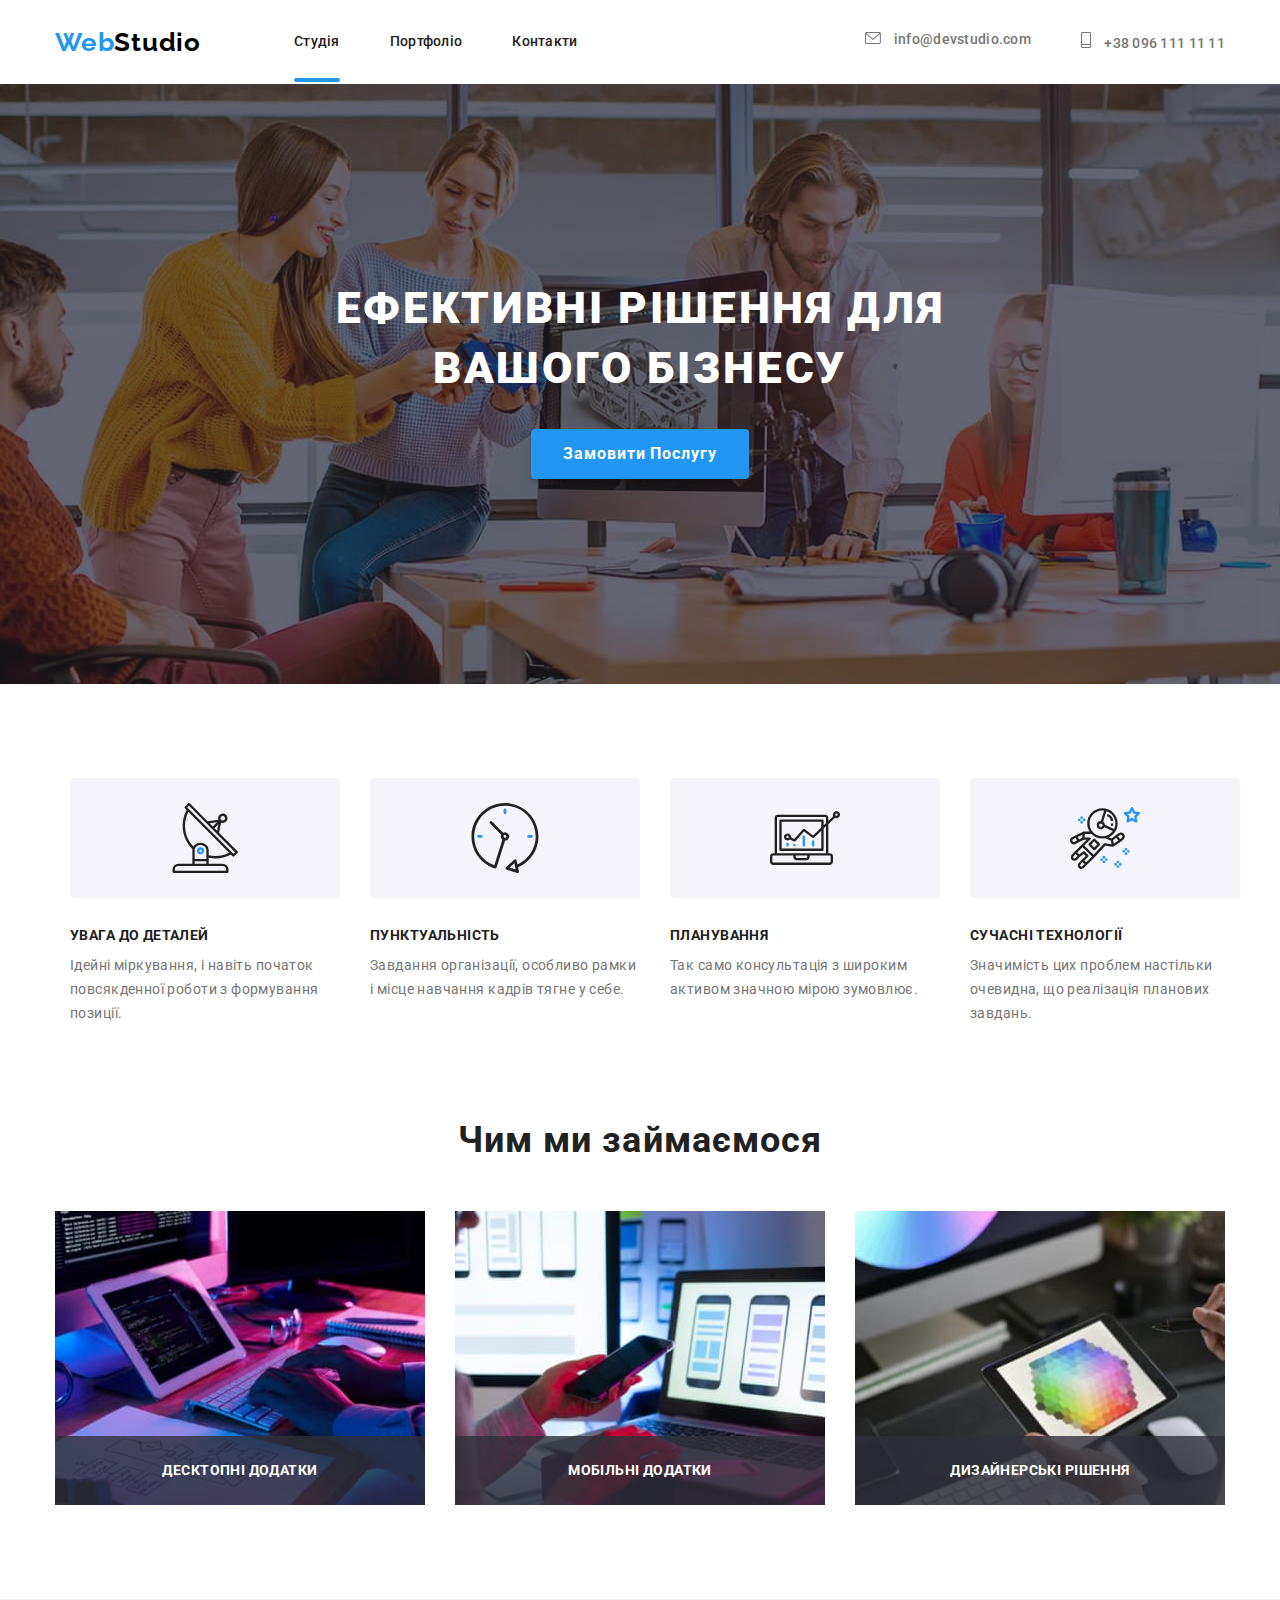
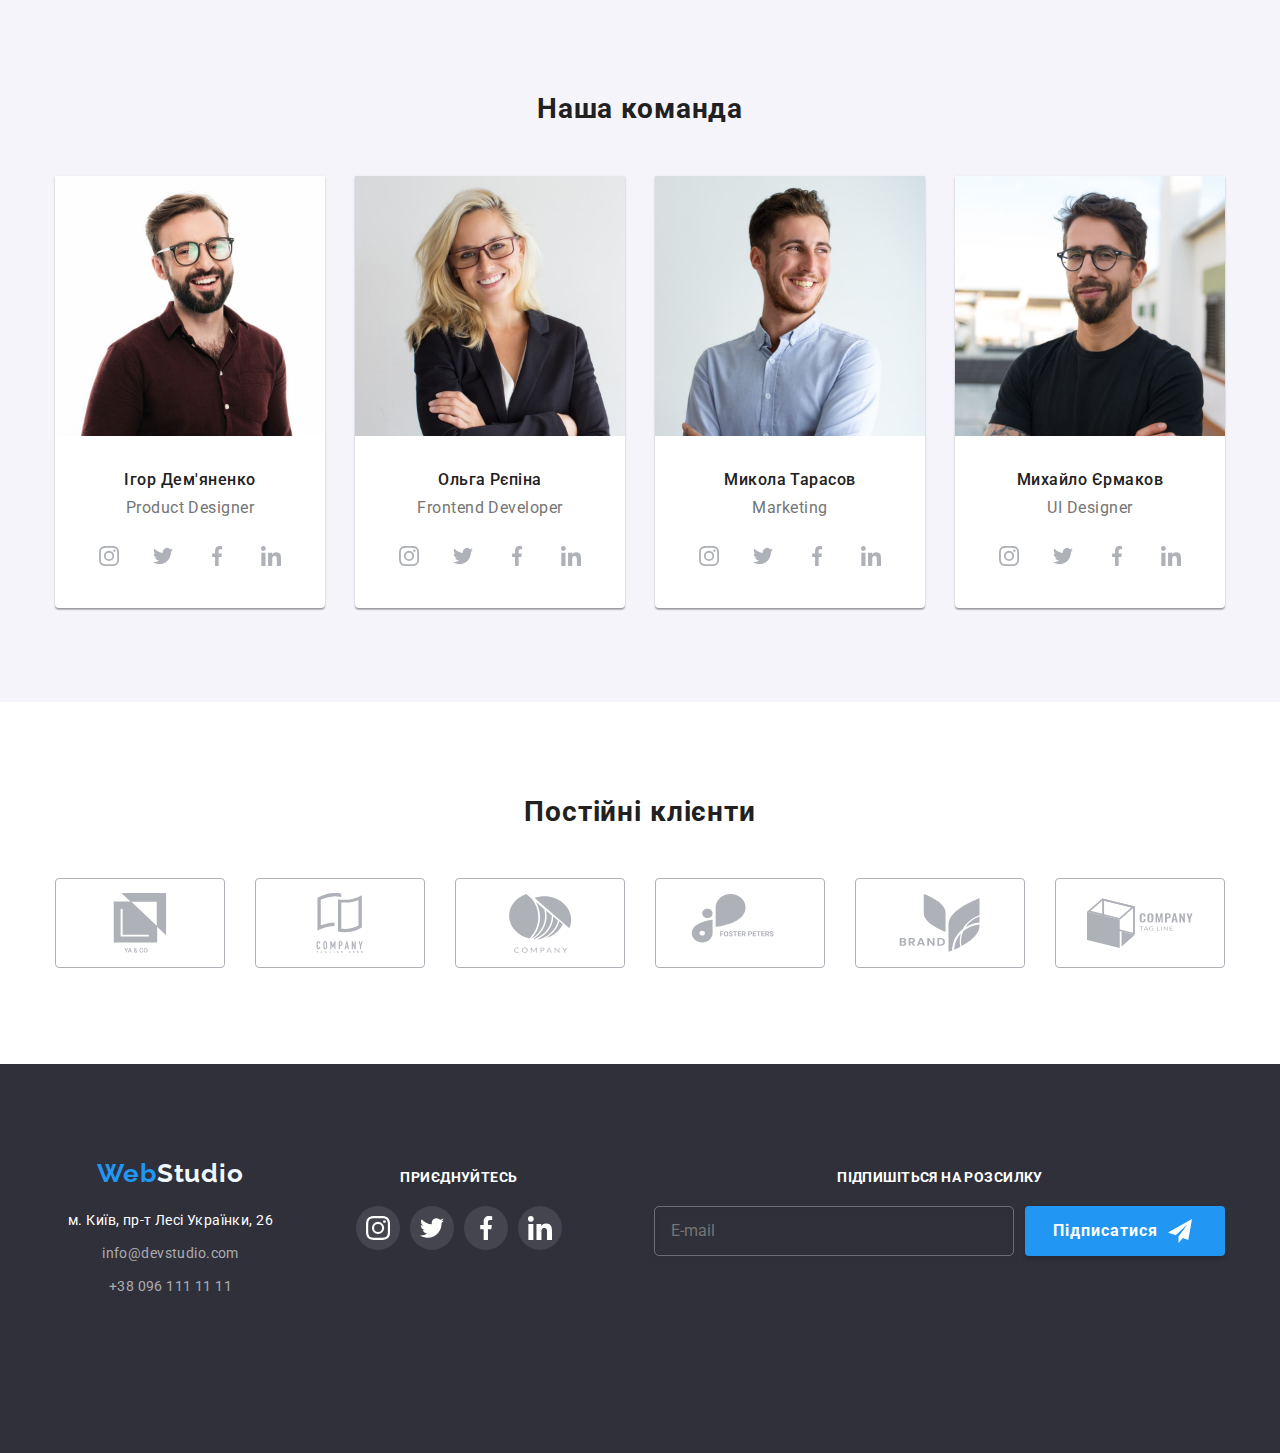
==== commit c4b9876d: "finish studio page" ====
--- a/index.html
+++ b/index.html
@@ -20,98 +20,105 @@
   </head>
   <body>
     <header class="page-header">
-      <div class="page-header__wrapper container">
-        <div class="page-header__container">
-          <a href="./index.html" class="page-header__logo link">
-            <span class="page-header--accent"> Web</span>Studio</a
-          >
-        </div>
-        <nav class="page-header__nav">
-          <ul class="page-header__list">
-            <li class="page-header__item">
-              <a
-                href="./index.html"
-                class="page-header__link link page-header--current"
-                >Студiя</a
-              >
-            </li>
-            <li class="page-header__item">
-              <a href="./portfolio.html" class="page-header__link link"
-                >Портфолiо</a
-              >
-            </li>
-            <li class="page-header__item">
-              <a href="#" class="page-header__link link">Контакти</a>
-            </li>
-          </ul>
-        </nav>
+      <div class="container">
+        <div class="page-header__wrapper">
+          <div class="page-header__container">
+            <a href="./index.html" class="page-header__logo link">
+              <span class="page-header--accent"> Web</span>Studio</a
+            >
+          </div>
+          <nav class="page-header__nav">
+            <ul class="page-header__list">
+              <li class="page-header__item">
+                <a
+                  href="./index.html"
+                  class="page-header__link link page-header--current"
+                  >Студiя</a
+                >
+              </li>
+              <li class="page-header__item">
+                <a href="./portfolio.html" class="page-header__link link"
+                  >Портфолiо</a
+                >
+              </li>
+              <li class="page-header__item">
+                <a href="#" class="page-header__link link">Контакти</a>
+              </li>
+            </ul>
+          </nav>
 
-        <div class="page-header__block">
-          <a href="mailto:info@devstudio.com" class="page-header__contact link">
-            <svg class="page-header__icon" width="16px" height="12px">
-              <use href="./images/sprite.svg#mail"></use>
-            </svg>
-            info@devstudio.com
-          </a>
+          <div class="page-header__block">
+            <a
+              href="mailto:info@devstudio.com"
+              class="page-header__contact link"
+            >
+              <svg class="page-header__icon" width="16px" height="12px">
+                <use href="./images/sprite.svg#mail"></use>
+              </svg>
+              info@devstudio.com
+            </a>
 
-          <a href="tel:+380961111111" class="page-header__contact link">
-            <svg class="page-header__icon" width="10px" height="16px">
-              <use href="./images/sprite.svg#phone"></use>
-            </svg>
-            +38 096 111 11 11
-          </a>
-        </div>
-        <div class="mobile-menu" id="mobile-menu" data-menu>
-          <ul class="mobile-menu__list">
-            <li class="mobile-menu__item">
-              <a href="./index.html" class="mobile-menu__link">Студiя</a>
-            </li>
-            <li class="mobile-menu__item">
-              <a href="./portfolio.html" class="mobile-menu__link">Портфолiо</a>
-            </li>
-            <li class="mobile-menu__item">
-              <a href="#" class="mobile-menu__link">Контакти</a>
-            </li>
-          </ul>
-          <div class="mobile-menu__contacts">
-            <a href="tel:+380961111111" class="mobile-menu__contact">
+            <a href="tel:+380961111111" class="page-header__contact link">
+              <svg class="page-header__icon" width="10px" height="16px">
+                <use href="./images/sprite.svg#phone"></use>
+              </svg>
               +38 096 111 11 11
             </a>
-            <a href="mailto:info@devstudio.com" class="mobile-menu__contact">
-              info@devstudio.com
-            </a>
           </div>
-          <ul class="mobile-menu__block">
-            <li class="mobile-menu__unit">
-              <a class="mobile-menu__social link" href="#">Instagram</a>
-            </li>
-            <li class="mobile-menu__unit">
-              <a class="mobile-menu__social link" href="#">Facebook</a>
-            </li>
-            <li class="mobile-menu__unit">
-              <a class="mobile-menu__social link" href="#">Twitter</a>
-            </li>
-            <li class="mobile-menu__unit">
-              <a class="mobile-menu__social link" href="#">Linkedin</a>
-            </li>
-          </ul>
-        </div>
-        <button
-          type="button"
-          class="menu-button"
-          aria-expanded="false"
-          aria-controls="mobile-menu"
-          data-menu-button
-        >
-          <svg
-            width="40px"
-            height="40px"
-            aria-label="перемикач мобільного меню"
+          <div class="mobile-menu" id="mobile-menu" data-menu>
+            <ul class="mobile-menu__list">
+              <li class="mobile-menu__item">
+                <a href="./index.html" class="mobile-menu__link">Студiя</a>
+              </li>
+              <li class="mobile-menu__item">
+                <a href="./portfolio.html" class="mobile-menu__link"
+                  >Портфолiо</a
+                >
+              </li>
+              <li class="mobile-menu__item">
+                <a href="#" class="mobile-menu__link">Контакти</a>
+              </li>
+            </ul>
+            <div class="mobile-menu__contacts">
+              <a href="tel:+380961111111" class="mobile-menu__contact">
+                +38 096 111 11 11
+              </a>
+              <a href="mailto:info@devstudio.com" class="mobile-menu__contact">
+                info@devstudio.com
+              </a>
+            </div>
+            <ul class="mobile-menu__block">
+              <li class="mobile-menu__unit">
+                <a class="mobile-menu__social link" href="#">Instagram</a>
+              </li>
+              <li class="mobile-menu__unit">
+                <a class="mobile-menu__social link" href="#">Facebook</a>
+              </li>
+              <li class="mobile-menu__unit">
+                <a class="mobile-menu__social link" href="#">Twitter</a>
+              </li>
+              <li class="mobile-menu__unit">
+                <a class="mobile-menu__social link" href="#">Linkedin</a>
+              </li>
+            </ul>
+          </div>
+          <button
+            type="button"
+            class="menu-button"
+            aria-expanded="false"
+            aria-controls="mobile-menu"
+            data-menu-button
           >
-            <use class="icon-menu" href="./images/sprite.svg#menu"></use>
-            <use class="icon-cross" href="./images/sprite.svg#cross"></use>
-          </svg>
-        </button>
+            <svg
+              width="40px"
+              height="40px"
+              aria-label="перемикач мобільного меню"
+            >
+              <use class="icon-menu" href="./images/sprite.svg#menu"></use>
+              <use class="icon-cross" href="./images/sprite.svg#cross"></use>
+            </svg>
+          </button>
+        </div>
       </div>
     </header>
     <main>
--- a/css/main.min.css
+++ b/css/main.min.css
@@ -1 +1 @@
-.customers-section__title,.team-section__title,.work-section__title{margin-bottom:50px;font-family:inherit;font-weight:700;font-size:36px;line-height:1.16;text-align:center;letter-spacing:.03em;color:#212121}.portfolio-section__image,.team-section__img,.work-section__img{display:block;background-color:#ffebcd}.portfolio-section,.customers-section,.team-section,.work-section{padding:94px 0}.page-header__contact,.page-header__link{display:-webkit-box;display:-ms-flexbox;display:flex;-webkit-box-align:center;-ms-flex-align:center;align-items:center;padding:32px 0;font-weight:500;font-size:14px;line-height:1.14;letter-spacing:.02em;color:#212121;-webkit-transition:color 250ms cubic-bezier(0.4, 0, 0.2, 1);transition:color 250ms cubic-bezier(0.4, 0, 0.2, 1)}.mobile-menu__contact,.mobile-menu__link{display:block;text-decoration:none;font-weight:500;line-height:1.17;letter-spacing:.02em;color:#212121}.portfolio-section__title,.advantages-section__title{position:absolute;width:1px;height:1px;margin:-1px;border:0;padding:0;white-space:nowrap;-webkit-clip-path:inset(100%);clip-path:inset(100%);clip:rect(0 0 0 0);overflow:hidden}.footer-section__logo,.page-header__logo{font-family:"Raleway",sans-serif;font-weight:700;font-size:26px;line-height:1.19;letter-spacing:.03em}*,*::before,*::after{-webkit-box-sizing:border-box;box-sizing:border-box}ul,ol{padding:0;margin:0;list-style:none}body,h1,h2,h3,h4,h5,h6,p,ul,ol{margin:0}body{font-family:"Roboto",sans-serif;background-color:#fff;color:#757575}.list{list-style:none}.link{display:block;text-decoration:none}.container{max-width:1200px;padding:0 15px;margin:0 auto}.mobile-menu{position:absolute;top:0;left:0;z-index:7;height:796px;background-color:#fff;display:none;padding:48px 40px}.mobile-menu.is-open{display:block}@media screen and (min-width: 480px){.mobile-menu{width:100%}}.mobile-menu__list{margin-bottom:50px}.mobile-menu__item:not(:first-child){margin-top:32px}.mobile-menu__link{font-size:40px;color:#212121;-webkit-transition:color 250ms cubic-bezier(0.4, 0, 0.2, 1);transition:color 250ms cubic-bezier(0.4, 0, 0.2, 1)}.mobile-menu__link:hover,.mobile-menu__link:focus{color:#2196f3}.mobile-menu__contacts{margin-bottom:302px}.mobile-menu__contact{font-size:24px;color:#757575;-webkit-transition:color 550ms cubic-bezier(0.4, 0, 0.2, 1),font-size 550ms cubic-bezier(0.4, 0, 0.2, 1);transition:color 550ms cubic-bezier(0.4, 0, 0.2, 1),font-size 550ms cubic-bezier(0.4, 0, 0.2, 1)}.mobile-menu__contact:hover,.mobile-menu__contact:focus{font-size:34px;color:#2196f3}.mobile-menu__contact:not(:last-child){margin-bottom:32px}.mobile-menu__block{display:-webkit-box;display:-ms-flexbox;display:flex;-webkit-box-align:start;-ms-flex-align:start;align-items:flex-start}.mobile-menu__unit{display:-webkit-box;display:-ms-flexbox;display:flex}.mobile-menu__unit:not(:last-child)::after{content:"";display:block;margin:0 10px;height:22px;border:1px solid rgba(33,33,33,.2)}.mobile-menu__social{font-weight:500;font-size:18px;line-height:1.22;letter-spacing:.02em;color:#2196f3;-webkit-transition:color 550ms cubic-bezier(0.4, 0, 0.2, 1),font-size 550ms cubic-bezier(0.4, 0, 0.2, 1);transition:color 550ms cubic-bezier(0.4, 0, 0.2, 1),font-size 550ms cubic-bezier(0.4, 0, 0.2, 1)}.mobile-menu__social:hover,.mobile-menu__social:focus{font-size:22px;color:#188ce8}.page-header__wrapper{position:relative;display:-webkit-box;display:-ms-flexbox;display:flex;-webkit-box-align:center;-ms-flex-align:center;align-items:center;padding-top:16px;padding-bottom:16px}@media screen and (min-width: 768px){.page-header__wrapper{padding:0}}.page-header__nav{display:-webkit-box;display:-ms-flexbox;display:flex;-webkit-box-align:center;-ms-flex-align:center;align-items:center}@media screen and (min-width: 480px){.page-header__nav{display:none}}@media screen and (min-width: 768px){.page-header__nav{display:-webkit-box;display:-ms-flexbox;display:flex}}.page-header__logo{color:#000}.page-header--accent{color:#2196f3}.page-header__list{display:-webkit-box;display:-ms-flexbox;display:flex;-webkit-box-align:center;-ms-flex-align:center;align-items:center;margin-left:93px}.page-header__item:not(:first-child){margin-left:50px}.page-header__link{position:relative}.page-header__link:hover,.page-header__link:focus{color:#2196f3}@media screen and (min-width: 768px){.page-header__link{padding:0}}@media screen and (min-width: 768px){.page-header__link{padding:32px 0}}@media screen and (min-width: 768px){.page-header--current:after{content:"";position:absolute;bottom:0;right:0;width:100%;height:4px;border-radius:2px;background-color:#2196f3}}.page-header__block{display:-webkit-box;display:-ms-flexbox;display:flex;-webkit-box-align:center;-ms-flex-align:center;align-items:center;margin-left:auto}@media screen and (min-width: 480px){.page-header__block{display:none}}@media screen and (min-width: 768px){.page-header__block{display:-webkit-box;display:-ms-flexbox;display:flex;-webkit-box-orient:vertical;-webkit-box-direction:normal;-ms-flex-direction:column;flex-direction:column;-webkit-box-align:start;-ms-flex-align:start;align-items:flex-start}}@media screen and (min-width: 1170px){.page-header__block{display:-webkit-box;display:-ms-flexbox;display:flex;-webkit-box-orient:horizontal;-webkit-box-direction:normal;-ms-flex-direction:row;flex-direction:row;-webkit-box-align:start;-ms-flex-align:start;align-items:flex-start}}.page-header__contact{color:inherit;-webkit-transition:color 250ms cubic-bezier(0.4, 0, 0.2, 1);transition:color 250ms cubic-bezier(0.4, 0, 0.2, 1)}.page-header__contact:hover,.page-header__contact:focus{color:#2196f3}@media screen and (min-width: 768px){.page-header__contact{padding:0;margin-bottom:10px}}@media screen and (min-width: 1170px){.page-header__contact{margin-bottom:0;padding:32px 0}.page-header__contact:not(:first-child){margin-left:50px}}.page-header__icon{margin-right:10px;fill:currentColor;-webkit-transition:fill 250ms var(--time-function);transition:fill 250ms var(--time-function)}.menu-button{position:absolute;top:10px;right:15px;z-index:10;margin:0;padding:0;border:none;background-color:rgba(0,0,0,0);cursor:pointer}@media screen and (min-width: 768px){.menu-button{display:none}}.menu-button .icon-cross{display:none}.menu-button.is-open .icon-cross{display:block}.menu-button.is-open .icon-menu{display:none}.hero-section{background-color:#2f303a;max-width:1600px;height:600px;padding:195px 0;margin:0 auto;text-align:center;background-image:-webkit-gradient(linear, left top, right top, from(rgba(47, 48, 58, 0.4)), to(rgba(47, 48, 58, 0.4))),url(../images/hero.jpg);background-image:linear-gradient(to right, rgba(47, 48, 58, 0.4), rgba(47, 48, 58, 0.4)),url(../images/hero.jpg);background-repeat:no-repeat;background-position:center;background-size:cover}.hero-section__title{margin-bottom:30px;font-weight:900;font-size:44px;line-height:1.36;letter-spacing:.06em;text-transform:uppercase;color:#fff}.hero-section__button{padding:10px 32px;font-family:inherit;font-weight:700;font-size:16px;line-height:1.88;letter-spacing:.06em;color:#fff;background-color:#2196f3;-webkit-box-shadow:0px 4px 4px rgba(0,0,0,.15);box-shadow:0px 4px 4px rgba(0,0,0,.15);border-radius:4px;border:none;cursor:pointer;-webkit-transition:background-color 250ms cubic-bezier(0.4, 0, 0.2, 1);transition:background-color 250ms cubic-bezier(0.4, 0, 0.2, 1)}.hero-section__button:hover,.hero-section__button:focus{background-color:#188ce8}.advantages-section{padding-top:94px}.advantages-section__item{-ms-flex-preferred-size:calc((100% - 90px)/4);flex-basis:calc((100% - 90px)/4)}.advantages-section__item:not(:first-child){margin-left:30px}.advantages-section__wrapper{display:-webkit-box;display:-ms-flexbox;display:flex;-webkit-box-align:center;-ms-flex-align:center;align-items:center;-webkit-box-pack:center;-ms-flex-pack:center;justify-content:center;width:100%;height:120px;background-color:#f5f4fa;margin-bottom:30px;border-radius:4px}.advantages-section__icon{width:70px;height:70px}.advantages-section_caption{margin-bottom:10px;font-weight:700;font-size:14px;line-height:1.14;letter-spacing:.03em;text-transform:uppercase;color:#212121}.advantages-section_text{font-size:14px;line-height:1.71;letter-spacing:.03em;color:inherit}@media screen and (min-width: 480px)and (min-width: 480px){.work-section{display:none}}@media screen and (min-width: 1170px){.work-section{display:block}}.work-section__item{-ms-flex-preferred-size:calc((100% - 60px)/3);flex-basis:calc((100% - 60px)/3)}.work-section__item:not(:first-child){margin-left:30px}.work-section__thumb{position:relative}.work-section__img{height:294px}.work-section__overlay{display:-webkit-box;display:-ms-flexbox;display:flex;-webkit-box-align:center;-ms-flex-align:center;align-items:center;-webkit-box-pack:center;-ms-flex-pack:center;justify-content:center;position:absolute;width:100%;bottom:0;right:0;padding:27px 0;background-color:rgba(47,48,58,.8)}.work-section__text{font-weight:700;font-size:14px;line-height:1.14;letter-spacing:.03em;text-transform:uppercase;color:#fff}.team-section{background-color:#f5f4fa;text-align:center}.team-section__item{-ms-flex-preferred-size:calc((100% - 90px)/4);flex-basis:calc((100% - 90px)/4);background-color:#fff;-webkit-box-shadow:0px 1px 3px rgba(0,0,0,.12),0px 1px 1px rgba(0,0,0,.14),0px 2px 1px rgba(0,0,0,.2);box-shadow:0px 1px 3px rgba(0,0,0,.12),0px 1px 1px rgba(0,0,0,.14),0px 2px 1px rgba(0,0,0,.2);border-radius:0px 0px 4px 4px}.team-section__item:not(:first-child){margin-left:30px}.team-section__img{height:260px}.team-section__caption{margin:30px 0 10px;font-weight:500;font-size:16px;line-height:1.19;letter-spacing:.03em;color:#212121}.team-section__position{margin-bottom:16px;font-size:16px;letter-spacing:.03em;color:inherit}.team-section__block{display:-webkit-box;display:-ms-flexbox;display:flex;-webkit-box-pack:center;-ms-flex-pack:center;justify-content:center;margin-bottom:30px}.team-section__wrapper:not(:first-child){margin-left:10px}.team-section__social{display:-webkit-box;display:-ms-flexbox;display:flex;-webkit-box-align:center;-ms-flex-align:center;align-items:center;-webkit-box-pack:center;-ms-flex-pack:center;justify-content:center;width:44px;height:44px;border-radius:50%;-webkit-transition:background-color 250ms cubic-bezier(0.4, 0, 0.2, 1);transition:background-color 250ms cubic-bezier(0.4, 0, 0.2, 1)}.team-section__social:hover,.team-section__social:focus{background-color:#2196f3}.team-section__icon{width:20px;height:20px;fill:#afb1b8;-webkit-transition:fill 250ms cubic-bezier(0.4, 0, 0.2, 1);transition:fill 250ms cubic-bezier(0.4, 0, 0.2, 1)}.team-section__social:hover .team-section__icon{fill:#fff}.team-section__social:focus .team-section__icon{fill:#fff}.customers-section__item{display:-webkit-box;display:-ms-flexbox;display:flex;-ms-flex-preferred-size:calc((100% - 150px)/5);flex-basis:calc((100% - 150px)/5)}.customers-section__item:not(:first-child){margin-left:30px}.customers-section__link{display:-webkit-box;display:-ms-flexbox;display:flex;padding:14px 31px;border:1px solid #afb1b8;border-radius:4px;-webkit-transition:border-color 250ms cubic-bezier(0.4, 0, 0.2, 1);transition:border-color 250ms cubic-bezier(0.4, 0, 0.2, 1)}.customers-section__link:hover,.customers-section__link:focus{border-color:#2196f3}.customers-section__icon{width:106px;height:60px;fill:#afb1b8;-webkit-transition:fill 250ms cubic-bezier(0.4, 0, 0.2, 1);transition:fill 250ms cubic-bezier(0.4, 0, 0.2, 1)}.customers-section__link:hover .customers-section__icon{fill:#2196f3}.customers-section__link:focus .customers-section__icon{fill:#2196f3}.footer-section{background-color:#2f303a;padding:60px 0}.footer-section__container{display:-webkit-box;display:-ms-flexbox;display:flex;-webkit-box-align:baseline;-ms-flex-align:baseline;align-items:baseline}.footer-section__contact{width:231px}.footer-section__logo{color:#f0f8ff}.footer-section--accent{color:#2196f3}.footer-section__address{margin-top:20px;font-style:inherit}.footer-section__item:not(:first-child){margin-top:9px}.footer-section__link,.footer-section__location{font-weight:400;font-size:14px;line-height:1.71;letter-spacing:.03em;color:rgba(255,255,255,.6);-webkit-transition:color 250ms cubic-bezier(0.4, 0, 0.2, 1);transition:color 250ms cubic-bezier(0.4, 0, 0.2, 1)}.footer-section__link:hover,.footer-section__link:focus,.footer-section__location:hover,.footer-section__location:focus{color:#2196f3}.footer-section__location{color:#fff}.footer-section__social{margin-left:70px}.footer-section__title{margin-bottom:20px;font-weight:700;font-size:14px;line-height:1.14;letter-spacing:.03em;text-transform:uppercase;color:#fff}.footer-section__block{display:-webkit-box;display:-ms-flexbox;display:flex;width:206px}.footer-section__unit:not(:first-child){margin-left:10px}.footer-section__ref{display:-webkit-box;display:-ms-flexbox;display:flex;-webkit-box-align:center;-ms-flex-align:center;align-items:center;width:44px;height:44px;background-color:rgba(255,255,255,.1);border-radius:50%;-webkit-transition:background-color 250ms cubic-bezier(0.4, 0, 0.2, 1);transition:background-color 250ms cubic-bezier(0.4, 0, 0.2, 1)}.footer-section__ref:hover,.footer-section__ref:focus{background-color:#2196f3}.footer-section__icon{width:20px;height:20px;fill:#fff}.footer-section__form{margin-left:93px;width:570px}.footer-section__subscription{margin-bottom:20px;font-weight:700;font-size:14px;line-height:1.14;letter-spacing:.03em;text-transform:uppercase;color:#fff}.footer-section__field{display:-webkit-box;display:-ms-flexbox;display:flex;-webkit-box-align:center;-ms-flex-align:center;align-items:center;position:relative}.footer-section__email{display:inline-block;width:358px;padding:14px 0 14px 16px;margin-right:12px;border:none;outline:1px solid rgba(255,255,255,.3);border-radius:4px;-webkit-filter:drop-shadow(0px 4px 4px rgba(0, 0, 0, 0.15));filter:drop-shadow(0px 4px 4px rgba(0, 0, 0, 0.15));font-weight:400;font-size:16px;line-height:1.25;letter-spacing:.03em;cursor:pointer;background-color:rgba(0,0,0,0);color:rgba(255,255,255,.6)}.footer-section__email:hover,.footer-section__email:focus{outline:1px solid #2196f3}.footer-section__label{position:absolute;top:16px;left:16px;-webkit-transition:left 250ms cubic-bezier(0.4, 0, 0.2, 1);transition:left 250ms cubic-bezier(0.4, 0, 0.2, 1)}.footer-section__email:not(:-moz-placeholder-shown)+.footer-section__label{left:-52px;color:#fff}.footer-section__email:not(:-ms-input-placeholder)+.footer-section__label{left:-52px;color:#fff}.footer-section__email:focus+.footer-section__label,.footer-section__email:not(:placeholder-shown)+.footer-section__label{left:-52px;color:#fff}.footer-section__button{display:-webkit-inline-box;display:-ms-inline-flexbox;display:inline-flex;-webkit-box-align:center;-ms-flex-align:center;align-items:center;width:200px;padding:10px 28px;font-weight:700;font-size:16px;line-height:1.88;letter-spacing:.06em;color:#fff;background-color:#2196f3;-webkit-box-shadow:0px 4px 4px rgba(0,0,0,.15);box-shadow:0px 4px 4px rgba(0,0,0,.15);border-radius:4px;border:none;cursor:pointer;-webkit-transition:background-color 250ms cubic-bezier(0.4, 0, 0.2, 1);transition:background-color 250ms cubic-bezier(0.4, 0, 0.2, 1)}.footer-section__button:hover,.footer-section__button:focus{background-color:#188ce8}.footer-section__icon{width:24px;height:24px;fill:#fff;margin-left:10px}.page-header--after{content:"";display:block;border-bottom:1px solid #ececec}.portfolio-section__buttonsList{display:-webkit-box;display:-ms-flexbox;display:flex;-webkit-box-align:center;-ms-flex-align:center;align-items:center;-webkit-box-pack:center;-ms-flex-pack:center;justify-content:center;margin-bottom:50px}.portfolio-section__item:not(:first-child){margin-left:8px}.portfolio-section__btn{padding:6px 22px;font-family:inherit;font-weight:500;font-size:16px;line-height:1.62;text-align:center;letter-spacing:.03em;color:#212121;background-color:#f5f4fa;border-radius:4px;border-color:rgba(0,0,0,0);cursor:pointer;-webkit-transition:background-color 250ms cubic-bezier(0.4, 0, 0.2, 1),color 250ms cubic-bezier(0.4, 0, 0.2, 1),-webkit-box-shadow 250ms cubic-bezier(0.4, 0, 0.2, 1);transition:background-color 250ms cubic-bezier(0.4, 0, 0.2, 1),color 250ms cubic-bezier(0.4, 0, 0.2, 1),-webkit-box-shadow 250ms cubic-bezier(0.4, 0, 0.2, 1);transition:background-color 250ms cubic-bezier(0.4, 0, 0.2, 1),color 250ms cubic-bezier(0.4, 0, 0.2, 1),box-shadow 250ms cubic-bezier(0.4, 0, 0.2, 1);transition:background-color 250ms cubic-bezier(0.4, 0, 0.2, 1),color 250ms cubic-bezier(0.4, 0, 0.2, 1),box-shadow 250ms cubic-bezier(0.4, 0, 0.2, 1),-webkit-box-shadow 250ms cubic-bezier(0.4, 0, 0.2, 1)}.portfolio-section__btn:hover,.portfolio-section__btn:focus{background-color:#2196f3;color:#fff;-webkit-box-shadow:0px 3px 1px rgba(0,0,0,.1),0px 1px 2px rgba(0,0,0,.08),0px 2px 2px rgba(0,0,0,.12);box-shadow:0px 3px 1px rgba(0,0,0,.1),0px 1px 2px rgba(0,0,0,.08),0px 2px 2px rgba(0,0,0,.12)}.portfolio-section__imagesList{display:-webkit-box;display:-ms-flexbox;display:flex;-ms-flex-wrap:wrap;flex-wrap:wrap}.portfolio-section__wrapper{-ms-flex-preferred-size:calc((100% - 60px)/3);flex-basis:calc((100% - 60px)/3);margin-bottom:30px;-webkit-transition:-webkit-box-shadow 250ms cubic-bezier(0.4, 0, 0.2, 1);transition:-webkit-box-shadow 250ms cubic-bezier(0.4, 0, 0.2, 1);transition:box-shadow 250ms cubic-bezier(0.4, 0, 0.2, 1);transition:box-shadow 250ms cubic-bezier(0.4, 0, 0.2, 1), -webkit-box-shadow 250ms cubic-bezier(0.4, 0, 0.2, 1);cursor:pointer}.portfolio-section__wrapper:hover{-webkit-box-shadow:0px 1px 1px rgba(0,0,0,.12),0px 4px 4px rgba(0,0,0,.06),1px 4px 6px rgba(0,0,0,.16);box-shadow:0px 1px 1px rgba(0,0,0,.12),0px 4px 4px rgba(0,0,0,.06),1px 4px 6px rgba(0,0,0,.16)}.portfolio-section__wrapper:nth-child(3n+2){margin:0 30px 30px}.portfolio-section__link{position:relative;overflow:hidden}.portfolio-section__link:hover .portfolio-section__overlay{opacity:1;-webkit-transform:translateY(0);transform:translateY(0)}.portfolio-section__description{padding:20px 24px;border-left:1px solid #eee;border-right:1px solid #eee;border-bottom:1px solid #eee}.portfolio-section__name{margin-bottom:4px;font-family:inherit;font-weight:700;font-size:18px;line-height:2;letter-spacing:.06em;color:#212121}.portfolio-section__project{font-family:inherit;font-size:16px;line-height:1.88;letter-spacing:.03em;color:#757575}.portfolio-section__overlay{position:absolute;width:370px;height:294px;padding:24px 63px;top:0;left:0;opacity:0;background-color:rgba(33,150,243,.9);-webkit-transform:translateY(100%);transform:translateY(100%);-webkit-transition:opacity 250ms cubic-bezier(0.4, 0, 0.2, 1),-webkit-transform 250ms cubic-bezier(0.4, 0, 0.2, 1);transition:opacity 250ms cubic-bezier(0.4, 0, 0.2, 1),-webkit-transform 250ms cubic-bezier(0.4, 0, 0.2, 1);transition:transform 250ms cubic-bezier(0.4, 0, 0.2, 1),opacity 250ms cubic-bezier(0.4, 0, 0.2, 1);transition:transform 250ms cubic-bezier(0.4, 0, 0.2, 1),opacity 250ms cubic-bezier(0.4, 0, 0.2, 1),-webkit-transform 250ms cubic-bezier(0.4, 0, 0.2, 1)}.portfolio-section__text{font-weight:400;font-size:18px;line-height:1.56;letter-spacing:.03em;color:#fff}.modal__backdrop{position:fixed;top:0;left:0;width:100vw;height:100vh;background-color:rgba(0,0,0,.2);opacity:1;-webkit-transition:opacity 250ms cubic-bezier(0.4, 0, 0.2, 1);transition:opacity 250ms cubic-bezier(0.4, 0, 0.2, 1)}.modal__backdrop.is-hidden{opacity:0;pointer-events:none}.modal__backdrop.is-hidden .modal__block{-webkit-transform:translate(-50%, -50%) scale(0.9);transform:translate(-50%, -50%) scale(0.9)}.modal__block{position:absolute;top:50%;left:50%;width:528px;height:581px;padding:40px;background-color:#fff;-webkit-transform:translate(-50%, -50%) scale(1);transform:translate(-50%, -50%) scale(1);-webkit-transition:-webkit-transform 250ms cubic-bezier(0.4, 0, 0.2, 1);transition:-webkit-transform 250ms cubic-bezier(0.4, 0, 0.2, 1);transition:transform 250ms cubic-bezier(0.4, 0, 0.2, 1);transition:transform 250ms cubic-bezier(0.4, 0, 0.2, 1), -webkit-transform 250ms cubic-bezier(0.4, 0, 0.2, 1)}.modal__button{display:-webkit-box;display:-ms-flexbox;display:flex;-webkit-box-align:center;-ms-flex-align:center;align-items:center;-webkit-box-pack:center;-ms-flex-pack:center;justify-content:center;position:absolute;top:8px;right:8px;width:30px;height:30px;border-radius:50%;background-color:#fff;border-color:rgba(0,0,0,.1);cursor:pointer}.modal__button:hover,.modal__button:focus .modal__closeIcon{fill:#2196f3}.modal__closeIcon{width:11px;height:11px;-webkit-transition:fill 250ms cubic-bezier(0.4, 0, 0.2, 1);transition:fill 250ms cubic-bezier(0.4, 0, 0.2, 1)}.modal__form{width:448px;margin:0 auto}.modal__title{margin-bottom:12px;font-weight:700;font-size:20px;line-height:1.15;text-align:center;letter-spacing:.03em;color:#212121}.modal__label{position:relative;display:-webkit-box;display:-ms-flexbox;display:flex;-webkit-box-orient:vertical;-webkit-box-direction:normal;-ms-flex-direction:column;flex-direction:column;margin-bottom:10px;font-weight:400;font-size:12px;line-height:1.16;letter-spacing:.01em;color:#757575;cursor:pointer}.modal__label:hover .modal__agreementIcon{border-color:#2196f3}.modal__label:focus-within .modal__agreementIcon{border-color:#2196f3}.modal__label:nth-of-type(5){-webkit-box-orient:horizontal;-webkit-box-direction:normal;-ms-flex-direction:row;flex-direction:row;-webkit-box-align:center;-ms-flex-align:center;align-items:center;-webkit-box-pack:center;-ms-flex-pack:center;justify-content:center}.modal__text{margin-bottom:4px}.modal__input{width:100%;padding:14px 15px 14px 42px;border:none;outline:1px solid rgba(33,33,33,.2);border-radius:4px;-webkit-transition:outline 250ms cubic-bezier(0.4, 0, 0.2, 1);transition:outline 250ms cubic-bezier(0.4, 0, 0.2, 1);cursor:pointer}.modal__input:hover,.modal__input:focus{outline:1px solid #2196f3}.modal__icon{width:18px;height:18px;position:absolute;top:30px;left:15px;-webkit-transition:fill 250ms cubic-bezier(0.4, 0, 0.2, 1);transition:fill 250ms cubic-bezier(0.4, 0, 0.2, 1)}.modal__label:focus-within .modal__icon{fill:#2196f3}.modal__label:hover .modal__icon{fill:#2196f3}.modal__textarea{resize:none;height:120px;padding:14px 16px;margin:4px 0 20px;font-weight:400;font-size:12px;line-height:1.16px;letter-spacing:.01em;border:none;outline:1px solid rgba(33,33,33,.2);border-radius:4px;color:rgba(117,117,117,.5);-webkit-transition:outline 250ms cubic-bezier(0.4, 0, 0.2, 1);transition:outline 250ms cubic-bezier(0.4, 0, 0.2, 1);cursor:pointer}.modal__textarea:hover,.modal__textarea:focus{outline:1px solid #2196f3}.modal__checkbox{-webkit-appearance:none;-moz-appearance:none;appearance:none;position:absolute}.modal__checkbox:checked+.modal__agreementIcon{border-color:rgba(0,0,0,0);background-color:#2196f3;background-image:url(../../images/icon-check.svg);background-origin:border-box;background-size:contain}.modal__agreementIcon{display:inline-block;width:15px;height:15px;border:2px solid #212121;border-radius:4px;margin-right:8px;-webkit-transition:background-image 250ms cubic-bezier(0.4, 0, 0.2, 1),border-color 250ms cubic-bezier(0.4, 0, 0.2, 1),background-color 250ms cubic-bezier(0.4, 0, 0.2, 1);transition:background-image 250ms cubic-bezier(0.4, 0, 0.2, 1),border-color 250ms cubic-bezier(0.4, 0, 0.2, 1),background-color 250ms cubic-bezier(0.4, 0, 0.2, 1)}.modal__agreementText{font-weight:400;font-size:14px;line-height:1.71;letter-spacing:.03em;color:#757575}.modal__agreementLink{display:inline-block;color:#2196f3;text-decoration:none}.modal__agreementLink:after{content:"";display:block;width:100%;height:1px;margin-top:-4px;background-color:#2196f3}.modal__btn{display:block;margin:20px auto 0;width:200px;padding:10px 52px;font-weight:700;font-size:16px;line-height:1.88;letter-spacing:.06em;color:#fff;background-color:#2196f3;-webkit-box-shadow:0px 4px 4px rgba(0,0,0,.15);box-shadow:0px 4px 4px rgba(0,0,0,.15);border-radius:4px;border:none;cursor:pointer;-webkit-transition:background-color 250ms cubic-bezier(0.4, 0, 0.2, 1);transition:background-color 250ms cubic-bezier(0.4, 0, 0.2, 1)}.modal__btn:hover,.modal__btn:focus{background-color:#188ce8}/*# sourceMappingURL=main.min.css.map */+.customers-section__title,.team-section__title,.work-section__title{margin-bottom:50px;font-family:inherit;font-weight:700;font-size:36px;line-height:1.16;text-align:center;letter-spacing:.03em;color:#212121}.portfolio-section__image,.work-section__img{display:block;background-color:#ffebcd}.portfolio-section,.footer-section,.customers-section,.team-section,.work-section{padding:60px 0}.page-header__contact,.page-header__link{display:-webkit-box;display:-ms-flexbox;display:flex;-webkit-box-align:center;-ms-flex-align:center;align-items:center;padding:32px 0;font-weight:500;font-size:14px;line-height:1.14;letter-spacing:.02em;color:#212121;-webkit-transition:color 250ms cubic-bezier(0.4, 0, 0.2, 1);transition:color 250ms cubic-bezier(0.4, 0, 0.2, 1)}.mobile-menu__contact,.mobile-menu__link{display:-webkit-inline-box;display:-ms-inline-flexbox;display:inline-flex;text-decoration:none;font-weight:500;line-height:1.17;letter-spacing:.02em;color:#212121}.portfolio-section__title,.advantages-section__title{position:absolute;width:1px;height:1px;margin:-1px;border:0;padding:0;white-space:nowrap;-webkit-clip-path:inset(100%);clip-path:inset(100%);clip:rect(0 0 0 0);overflow:hidden}.footer-section__logo,.page-header__logo{font-family:"Raleway",sans-serif;font-weight:700;font-size:26px;line-height:1.19;letter-spacing:.03em}*,*::before,*::after{-webkit-box-sizing:border-box;box-sizing:border-box}ul,ol{padding:0;margin:0;list-style:none}body,h1,h2,h3,h4,h5,h6,p,ul,ol{margin:0}body{font-family:"Roboto",sans-serif;background-color:#fff;color:#757575}.list{list-style:none}.link{display:block;text-decoration:none}.container{max-width:1200px;padding:0 15px;margin:0 auto}.mobile-menu{position:absolute;top:0;left:0;z-index:7;height:796px;background-color:#fff;display:none;padding:48px 40px}.mobile-menu.is-open{display:block}@media screen and (min-width: 480px){.mobile-menu{width:100%}}.mobile-menu__list{margin-bottom:50px}.mobile-menu__item:not(:first-child){margin-top:32px}.mobile-menu__link{font-size:40px;color:#212121;-webkit-transition:color 250ms cubic-bezier(0.4, 0, 0.2, 1);transition:color 250ms cubic-bezier(0.4, 0, 0.2, 1)}.mobile-menu__link:hover,.mobile-menu__link:focus{color:#2196f3}.mobile-menu__contacts{margin-bottom:302px}.mobile-menu__contact{font-size:24px;color:#757575;-webkit-transition:color 550ms cubic-bezier(0.4, 0, 0.2, 1),font-size 550ms cubic-bezier(0.4, 0, 0.2, 1);transition:color 550ms cubic-bezier(0.4, 0, 0.2, 1),font-size 550ms cubic-bezier(0.4, 0, 0.2, 1)}.mobile-menu__contact:hover,.mobile-menu__contact:focus{font-size:34px;color:#2196f3}.mobile-menu__contact:not(:last-child){margin-bottom:32px}.mobile-menu__block{display:-webkit-box;display:-ms-flexbox;display:flex;-webkit-box-align:start;-ms-flex-align:start;align-items:flex-start}.mobile-menu__unit{display:-webkit-box;display:-ms-flexbox;display:flex}.mobile-menu__unit:not(:last-child)::after{content:"";display:block;margin:0 10px;height:22px;border:1px solid rgba(33,33,33,.2)}.mobile-menu__social{font-weight:500;font-size:18px;line-height:1.22;letter-spacing:.02em;color:#2196f3;-webkit-transition:color 550ms cubic-bezier(0.4, 0, 0.2, 1),font-size 550ms cubic-bezier(0.4, 0, 0.2, 1);transition:color 550ms cubic-bezier(0.4, 0, 0.2, 1),font-size 550ms cubic-bezier(0.4, 0, 0.2, 1)}.mobile-menu__social:hover,.mobile-menu__social:focus{font-size:22px;color:#188ce8}.page-header__wrapper{position:relative;display:-webkit-box;display:-ms-flexbox;display:flex;-webkit-box-align:center;-ms-flex-align:center;align-items:center;padding-top:16px;padding-bottom:16px}@media screen and (min-width: 768px){.page-header__wrapper{padding:0}}.page-header__nav{display:-webkit-box;display:-ms-flexbox;display:flex;-webkit-box-align:center;-ms-flex-align:center;align-items:center}@media screen and (min-width: 480px){.page-header__nav{display:none}}@media screen and (min-width: 768px){.page-header__nav{display:-webkit-box;display:-ms-flexbox;display:flex}}.page-header__logo{color:#000}.page-header--accent{color:#2196f3}.page-header__list{display:-webkit-box;display:-ms-flexbox;display:flex;-webkit-box-align:center;-ms-flex-align:center;align-items:center;margin-left:93px}.page-header__item:not(:first-child){margin-left:50px}.page-header__link{position:relative}.page-header__link:hover,.page-header__link:focus{color:#2196f3}@media screen and (min-width: 768px){.page-header__link{padding:0}}@media screen and (min-width: 768px){.page-header__link{padding:32px 0}}@media screen and (min-width: 768px){.page-header--current:after{content:"";position:absolute;bottom:0;right:0;width:100%;height:4px;border-radius:2px;background-color:#2196f3}}.page-header__block{display:-webkit-box;display:-ms-flexbox;display:flex;-webkit-box-align:center;-ms-flex-align:center;align-items:center;margin-left:auto}@media screen and (min-width: 480px){.page-header__block{display:none}}@media screen and (min-width: 768px){.page-header__block{display:-webkit-box;display:-ms-flexbox;display:flex;-webkit-box-orient:vertical;-webkit-box-direction:normal;-ms-flex-direction:column;flex-direction:column;-webkit-box-align:start;-ms-flex-align:start;align-items:flex-start}}@media screen and (min-width: 1200px){.page-header__block{display:-webkit-box;display:-ms-flexbox;display:flex;-webkit-box-orient:horizontal;-webkit-box-direction:normal;-ms-flex-direction:row;flex-direction:row;-webkit-box-align:start;-ms-flex-align:start;align-items:flex-start}}.page-header__contact{color:inherit;-webkit-transition:color 250ms cubic-bezier(0.4, 0, 0.2, 1);transition:color 250ms cubic-bezier(0.4, 0, 0.2, 1)}.page-header__contact:hover,.page-header__contact:focus{color:#2196f3}@media screen and (min-width: 768px){.page-header__contact{padding:0;margin-bottom:10px}}@media screen and (min-width: 1200px){.page-header__contact{margin-bottom:0;padding:32px 0}.page-header__contact:not(:first-child){margin-left:50px}}.page-header__icon{margin-right:10px;fill:currentColor;-webkit-transition:fill 250ms var(--time-function);transition:fill 250ms var(--time-function)}.menu-button{position:absolute;top:10px;right:0;z-index:10;margin:0;padding:0;border:none;background-color:rgba(0,0,0,0);cursor:pointer}@media screen and (min-width: 768px){.menu-button{display:none}}.menu-button .icon-cross{display:none}.menu-button.is-open .icon-cross{display:block}.menu-button.is-open .icon-menu{display:none}.hero-section{background-color:#2f303a;max-width:1600px;height:600px;padding:195px 0;margin:0 auto;text-align:center;background-image:-webkit-gradient(linear, left top, right top, from(rgba(47, 48, 58, 0.4)), to(rgba(47, 48, 58, 0.4))),url(../images/hero.jpg);background-image:linear-gradient(to right, rgba(47, 48, 58, 0.4), rgba(47, 48, 58, 0.4)),url(../images/hero.jpg);background-repeat:no-repeat;background-position:center;background-size:cover}.hero-section__title{margin-bottom:30px;font-weight:900;font-size:44px;line-height:1.36;letter-spacing:.06em;text-transform:uppercase;color:#fff}.hero-section__button{padding:10px 32px;font-family:inherit;font-weight:700;font-size:16px;line-height:1.88;letter-spacing:.06em;color:#fff;background-color:#2196f3;-webkit-box-shadow:0px 4px 4px rgba(0,0,0,.15);box-shadow:0px 4px 4px rgba(0,0,0,.15);border-radius:4px;border:none;cursor:pointer;-webkit-transition:background-color 250ms cubic-bezier(0.4, 0, 0.2, 1);transition:background-color 250ms cubic-bezier(0.4, 0, 0.2, 1)}.hero-section__button:hover,.hero-section__button:focus{background-color:#188ce8}.advantages-section{padding-top:94px}.advantages-section__list{display:-webkit-box;display:-ms-flexbox;display:flex;-ms-flex-wrap:wrap;flex-wrap:wrap;margin-bottom:60px}@media screen and (min-width: 1200px){.advantages-section__list{-ms-flex-wrap:nowrap;flex-wrap:nowrap;margin-bottom:0}}.advantages-section__item{margin:0 0 30px}@media screen and (min-width: 768px){.advantages-section__item{-ms-flex-preferred-size:calc((100% - 60px)/2);flex-basis:calc((100% - 60px)/2);margin:15px}}@media screen and (min-width: 1200px){.advantages-section__item{-ms-flex-preferred-size:calc((100% - 90px)/4);flex-basis:calc((100% - 90px)/4);margin:0 15px}}.advantages-section__wrapper{display:-webkit-box;display:-ms-flexbox;display:flex;-webkit-box-align:center;-ms-flex-align:center;align-items:center;-webkit-box-pack:center;-ms-flex-pack:center;justify-content:center;width:100%;height:120px;background-color:#f5f4fa;margin-bottom:30px;border-radius:4px}@media screen and (min-width: 1200px){.advantages-section__wrapper{width:270px}}.advantages-section__icon{width:70px;height:70px}.advantages-section_caption{margin-bottom:10px;font-weight:700;font-size:14px;line-height:1.14;letter-spacing:.03em;text-transform:uppercase;color:#212121;text-align:center}@media screen and (min-width: 768px){.advantages-section_caption{text-align:left}}@media screen and (min-width: 1200px){.advantages-section_caption{text-align:unset}}.advantages-section_text{font-size:14px;line-height:1.71;letter-spacing:.03em;color:inherit}@media screen and (min-width: 480px)and (min-width: 480px){.work-section{display:none}}@media screen and (min-width: 1200px){.work-section{display:block;padding:94px 0}}.work-section__list{display:-webkit-box;display:-ms-flexbox;display:flex}.work-section__item{-ms-flex-preferred-size:calc((100% - 60px)/3);flex-basis:calc((100% - 60px)/3)}.work-section__item:not(:first-child){margin-left:30px}.work-section__thumb{position:relative}.work-section__img{height:294px}.work-section__overlay{display:-webkit-box;display:-ms-flexbox;display:flex;-webkit-box-align:center;-ms-flex-align:center;align-items:center;-webkit-box-pack:center;-ms-flex-pack:center;justify-content:center;position:absolute;width:100%;bottom:0;right:0;padding:27px 0;background-color:rgba(47,48,58,.8)}.work-section__text{font-weight:700;font-size:14px;line-height:1.14;letter-spacing:.03em;text-transform:uppercase;color:#fff}.team-section{background-color:#f5f4fa;text-align:center}@media screen and (min-width: 1200px){.team-section{padding:94px 0}}.team-section__title{font-size:28px}.team-section__list{display:-webkit-box;display:-ms-flexbox;display:flex;-ms-flex-wrap:wrap;flex-wrap:wrap;-webkit-box-pack:center;-ms-flex-pack:center;justify-content:center}@media screen and (min-width: 1200px){.team-section__list{-ms-flex-wrap:nowrap;flex-wrap:nowrap}}.team-section__item{margin:0 0 30px;background-color:#fff;-webkit-box-shadow:0px 1px 3px rgba(0,0,0,.12),0px 1px 1px rgba(0,0,0,.14),0px 2px 1px rgba(0,0,0,.2);box-shadow:0px 1px 3px rgba(0,0,0,.12),0px 1px 1px rgba(0,0,0,.14),0px 2px 1px rgba(0,0,0,.2);border-radius:0px 0px 4px 4px}@media screen and (min-width: 768px){.team-section__item{-ms-flex-preferred-size:calc((100% - 60px)/2);flex-basis:calc((100% - 60px)/2);margin:0 15px 30px}}@media screen and (min-width: 1200px){.team-section__item{-ms-flex-preferred-size:calc((100% - 90px)/4);flex-basis:calc((100% - 90px)/4);margin:0 15px}}.team-section__img{height:260px}.team-section__caption{margin:30px 0 10px;font-weight:500;font-size:16px;line-height:1.19;letter-spacing:.03em;color:#212121}.team-section__position{margin-bottom:16px;font-size:16px;letter-spacing:.03em;color:inherit}.team-section__block{display:-webkit-box;display:-ms-flexbox;display:flex;-webkit-box-pack:center;-ms-flex-pack:center;justify-content:center;margin-bottom:30px}.team-section__wrapper:not(:first-child){margin-left:10px}.team-section__social{display:-webkit-box;display:-ms-flexbox;display:flex;-webkit-box-align:center;-ms-flex-align:center;align-items:center;-webkit-box-pack:center;-ms-flex-pack:center;justify-content:center;width:44px;height:44px;border-radius:50%;-webkit-transition:background-color 250ms cubic-bezier(0.4, 0, 0.2, 1);transition:background-color 250ms cubic-bezier(0.4, 0, 0.2, 1)}.team-section__social:hover,.team-section__social:focus{background-color:#2196f3}.team-section__icon{width:20px;height:20px;fill:#afb1b8;-webkit-transition:fill 250ms cubic-bezier(0.4, 0, 0.2, 1);transition:fill 250ms cubic-bezier(0.4, 0, 0.2, 1)}.team-section__social:hover .team-section__icon{fill:#fff}.team-section__social:focus .team-section__icon{fill:#fff}@media screen and (min-width: 1200px){.customers-section{padding:94px 0}}.customers-section__title{font-size:28px}.customers-section__list{display:-webkit-box;display:-ms-flexbox;display:flex;-ms-flex-wrap:wrap;flex-wrap:wrap}@media screen and (min-width: 1200px){.customers-section__list{-ms-flex-wrap:nowrap;flex-wrap:nowrap}}.customers-section__item{width:210px;height:92px;-ms-flex-preferred-size:calc((100% - 60px)/2);flex-basis:calc((100% - 60px)/2);margin:15px}@media screen and (min-width: 768px){.customers-section__item{-ms-flex-preferred-size:calc((100% - 90px)/3);flex-basis:calc((100% - 90px)/3)}}@media screen and (min-width: 1200px){.customers-section__item{-ms-flex-preferred-size:calc((100% - 180px)/5);flex-basis:calc((100% - 180px)/5);margin:0 15px}.customers-section__item:first-child{margin-left:0}.customers-section__item:last-child{margin-right:0}}.customers-section__link{display:-webkit-box;display:-ms-flexbox;display:flex;padding:15px 43px;border:1px solid #afb1b8;border-radius:4px;-webkit-transition:border-color 250ms cubic-bezier(0.4, 0, 0.2, 1);transition:border-color 250ms cubic-bezier(0.4, 0, 0.2, 1)}.customers-section__link:hover,.customers-section__link:focus{border-color:#2196f3}@media screen and (min-width: 1200px){.customers-section__link{padding:14px 31px}}.customers-section__icon{width:106px;height:60px;fill:#afb1b8;-webkit-transition:fill 250ms cubic-bezier(0.4, 0, 0.2, 1);transition:fill 250ms cubic-bezier(0.4, 0, 0.2, 1)}.customers-section__link:hover .customers-section__icon{fill:#2196f3}.customers-section__link:focus .customers-section__icon{fill:#2196f3}.footer-section{background-color:#2f303a;text-align:center}@media screen and (min-width: 1200px){.footer-section{padding:94px 0}}@media screen and (min-width: 768px){.footer-section__container{display:-webkit-box;display:-ms-flexbox;display:flex;-ms-flex-wrap:wrap;flex-wrap:wrap;-ms-flex-pack:distribute;justify-content:space-around}}@media screen and (min-width: 1200px){.footer-section__container{display:-webkit-box;display:-ms-flexbox;display:flex;-webkit-box-align:baseline;-ms-flex-align:baseline;align-items:baseline}}.footer-section__contact{margin-bottom:60px}@media screen and (min-width: 1200px){.footer-section__contact{width:231px;margin-bottom:60px}}.footer-section__logo{color:#f0f8ff}.footer-section--accent{color:#2196f3}.footer-section__address{margin-top:20px;font-style:inherit}.footer-section__item:not(:first-child){margin-top:9px}.footer-section__link,.footer-section__location{font-weight:400;font-size:14px;line-height:1.71;letter-spacing:.03em;color:rgba(255,255,255,.6);-webkit-transition:color 250ms cubic-bezier(0.4, 0, 0.2, 1);transition:color 250ms cubic-bezier(0.4, 0, 0.2, 1)}.footer-section__link:hover,.footer-section__link:focus,.footer-section__location:hover,.footer-section__location:focus{color:#2196f3}.footer-section__location{color:#fff}.footer-section__social{display:-webkit-box;display:-ms-flexbox;display:flex;-webkit-box-orient:vertical;-webkit-box-direction:normal;-ms-flex-direction:column;flex-direction:column;-webkit-box-align:center;-ms-flex-align:center;align-items:center;margin-bottom:60px}@media screen and (min-width: 1200px){.footer-section__social{margin-left:70px;margin-bottom:0}}.footer-section__title{margin-bottom:20px;font-weight:700;font-size:14px;line-height:1.14;letter-spacing:.03em;text-transform:uppercase;color:#fff}.footer-section__block{display:-webkit-box;display:-ms-flexbox;display:flex;width:206px}.footer-section__unit:not(:first-child){margin-left:10px}.footer-section__ref{display:-webkit-box;display:-ms-flexbox;display:flex;-webkit-box-align:center;-ms-flex-align:center;align-items:center;width:44px;height:44px;background-color:rgba(255,255,255,.1);border-radius:50%;-webkit-transition:background-color 250ms cubic-bezier(0.4, 0, 0.2, 1);transition:background-color 250ms cubic-bezier(0.4, 0, 0.2, 1)}.footer-section__ref:hover,.footer-section__ref:focus{background-color:#2196f3}.footer-section__icon{width:20px;height:20px;fill:#fff}@media screen and (min-width: 1200px){.footer-section__form{margin-left:93px;width:570px}}.footer-section__subscription{margin-bottom:20px;font-weight:700;font-size:14px;line-height:1.14;letter-spacing:.03em;text-transform:uppercase;color:#fff}.footer-section__field{position:relative}@media screen and (min-width: 768px){.footer-section__field{display:-webkit-box;display:-ms-flexbox;display:flex;-webkit-box-orient:vertical;-webkit-box-direction:normal;-ms-flex-direction:column;flex-direction:column;-webkit-box-align:center;-ms-flex-align:center;align-items:center}}@media screen and (min-width: 1200px){.footer-section__field{display:-webkit-box;display:-ms-flexbox;display:flex;-webkit-box-orient:horizontal;-webkit-box-direction:normal;-ms-flex-direction:row;flex-direction:row;-webkit-box-align:center;-ms-flex-align:center;align-items:center}}.footer-section__email{display:inline-block;width:450px;padding:14px 0 14px 16px;margin-bottom:20px;margin-right:12px;border:none;outline:1px solid rgba(255,255,255,.3);border-radius:4px;-webkit-filter:drop-shadow(0px 4px 4px rgba(0, 0, 0, 0.15));filter:drop-shadow(0px 4px 4px rgba(0, 0, 0, 0.15));font-weight:400;font-size:16px;line-height:1.25;letter-spacing:.03em;cursor:pointer;background-color:rgba(0,0,0,0);color:rgba(255,255,255,.6)}@media screen and (min-width: 1200px){.footer-section__email{width:358px;margin-bottom:0}}.footer-section__email:hover,.footer-section__email:focus{outline:1px solid #2196f3}.footer-section__label{position:absolute;top:16px;left:16px;-webkit-transition:left 250ms cubic-bezier(0.4, 0, 0.2, 1);transition:left 250ms cubic-bezier(0.4, 0, 0.2, 1)}.footer-section__email:not(:-moz-placeholder-shown)+.footer-section__label{left:85%;color:#fff}.footer-section__email:not(:-ms-input-placeholder)+.footer-section__label{left:85%;color:#fff}.footer-section__email:focus+.footer-section__label,.footer-section__email:not(:placeholder-shown)+.footer-section__label{left:85%;color:#fff}@media screen and (min-width: 768px){.footer-section__email:not(:-moz-placeholder-shown)+.footer-section__label{left:-52px;color:#fff}.footer-section__email:not(:-ms-input-placeholder)+.footer-section__label{left:-52px;color:#fff}.footer-section__email:focus+.footer-section__label,.footer-section__email:not(:placeholder-shown)+.footer-section__label{left:-52px;color:#fff}}.footer-section__button{display:-webkit-inline-box;display:-ms-inline-flexbox;display:inline-flex;-webkit-box-align:center;-ms-flex-align:center;align-items:center;width:200px;padding:10px 28px;font-weight:700;font-size:16px;line-height:1.88;letter-spacing:.06em;color:#fff;background-color:#2196f3;-webkit-box-shadow:0px 4px 4px rgba(0,0,0,.15);box-shadow:0px 4px 4px rgba(0,0,0,.15);border-radius:4px;border:none;cursor:pointer;-webkit-transition:background-color 250ms cubic-bezier(0.4, 0, 0.2, 1);transition:background-color 250ms cubic-bezier(0.4, 0, 0.2, 1)}.footer-section__button:hover,.footer-section__button:focus{background-color:#188ce8}.footer-section__icon{width:24px;height:24px;fill:#fff;margin-left:10px}.page-header--after{content:"";display:block;border-bottom:1px solid #ececec}@media screen and (min-width: 1200px){.portfolio-section{padding:94px 0}}.portfolio-section__buttonsList{display:-webkit-box;display:-ms-flexbox;display:flex;-webkit-box-align:center;-ms-flex-align:center;align-items:center;-webkit-box-pack:center;-ms-flex-pack:center;justify-content:center;margin-bottom:50px}.portfolio-section__item:not(:first-child){margin-left:8px}.portfolio-section__btn{padding:6px 22px;font-family:inherit;font-weight:500;font-size:16px;line-height:1.62;text-align:center;letter-spacing:.03em;color:#212121;background-color:#f5f4fa;border-radius:4px;border-color:rgba(0,0,0,0);cursor:pointer;-webkit-transition:background-color 250ms cubic-bezier(0.4, 0, 0.2, 1),color 250ms cubic-bezier(0.4, 0, 0.2, 1),-webkit-box-shadow 250ms cubic-bezier(0.4, 0, 0.2, 1);transition:background-color 250ms cubic-bezier(0.4, 0, 0.2, 1),color 250ms cubic-bezier(0.4, 0, 0.2, 1),-webkit-box-shadow 250ms cubic-bezier(0.4, 0, 0.2, 1);transition:background-color 250ms cubic-bezier(0.4, 0, 0.2, 1),color 250ms cubic-bezier(0.4, 0, 0.2, 1),box-shadow 250ms cubic-bezier(0.4, 0, 0.2, 1);transition:background-color 250ms cubic-bezier(0.4, 0, 0.2, 1),color 250ms cubic-bezier(0.4, 0, 0.2, 1),box-shadow 250ms cubic-bezier(0.4, 0, 0.2, 1),-webkit-box-shadow 250ms cubic-bezier(0.4, 0, 0.2, 1)}.portfolio-section__btn:hover,.portfolio-section__btn:focus{background-color:#2196f3;color:#fff;-webkit-box-shadow:0px 3px 1px rgba(0,0,0,.1),0px 1px 2px rgba(0,0,0,.08),0px 2px 2px rgba(0,0,0,.12);box-shadow:0px 3px 1px rgba(0,0,0,.1),0px 1px 2px rgba(0,0,0,.08),0px 2px 2px rgba(0,0,0,.12)}.portfolio-section__imagesList{display:-webkit-box;display:-ms-flexbox;display:flex;-ms-flex-wrap:wrap;flex-wrap:wrap}.portfolio-section__wrapper{-ms-flex-preferred-size:calc((100% - 60px)/3);flex-basis:calc((100% - 60px)/3);margin-bottom:30px;-webkit-transition:-webkit-box-shadow 250ms cubic-bezier(0.4, 0, 0.2, 1);transition:-webkit-box-shadow 250ms cubic-bezier(0.4, 0, 0.2, 1);transition:box-shadow 250ms cubic-bezier(0.4, 0, 0.2, 1);transition:box-shadow 250ms cubic-bezier(0.4, 0, 0.2, 1), -webkit-box-shadow 250ms cubic-bezier(0.4, 0, 0.2, 1);cursor:pointer}.portfolio-section__wrapper:hover{-webkit-box-shadow:0px 1px 1px rgba(0,0,0,.12),0px 4px 4px rgba(0,0,0,.06),1px 4px 6px rgba(0,0,0,.16);box-shadow:0px 1px 1px rgba(0,0,0,.12),0px 4px 4px rgba(0,0,0,.06),1px 4px 6px rgba(0,0,0,.16)}.portfolio-section__wrapper:nth-child(3n+2){margin:0 30px 30px}.portfolio-section__link{position:relative;overflow:hidden}.portfolio-section__link:hover .portfolio-section__overlay{opacity:1;-webkit-transform:translateY(0);transform:translateY(0)}.portfolio-section__description{padding:20px 24px;border-left:1px solid #eee;border-right:1px solid #eee;border-bottom:1px solid #eee}.portfolio-section__name{margin-bottom:4px;font-family:inherit;font-weight:700;font-size:18px;line-height:2;letter-spacing:.06em;color:#212121}.portfolio-section__project{font-family:inherit;font-size:16px;line-height:1.88;letter-spacing:.03em;color:#757575}.portfolio-section__overlay{position:absolute;width:370px;height:294px;padding:24px 63px;top:0;left:0;opacity:0;background-color:rgba(33,150,243,.9);-webkit-transform:translateY(100%);transform:translateY(100%);-webkit-transition:opacity 250ms cubic-bezier(0.4, 0, 0.2, 1),-webkit-transform 250ms cubic-bezier(0.4, 0, 0.2, 1);transition:opacity 250ms cubic-bezier(0.4, 0, 0.2, 1),-webkit-transform 250ms cubic-bezier(0.4, 0, 0.2, 1);transition:transform 250ms cubic-bezier(0.4, 0, 0.2, 1),opacity 250ms cubic-bezier(0.4, 0, 0.2, 1);transition:transform 250ms cubic-bezier(0.4, 0, 0.2, 1),opacity 250ms cubic-bezier(0.4, 0, 0.2, 1),-webkit-transform 250ms cubic-bezier(0.4, 0, 0.2, 1)}.portfolio-section__text{font-weight:400;font-size:18px;line-height:1.56;letter-spacing:.03em;color:#fff}.modal__backdrop{position:fixed;top:0;left:0;width:100vw;height:100vh;background-color:rgba(0,0,0,.2);opacity:1;-webkit-transition:opacity 250ms cubic-bezier(0.4, 0, 0.2, 1);transition:opacity 250ms cubic-bezier(0.4, 0, 0.2, 1)}.modal__backdrop.is-hidden{opacity:0;pointer-events:none}.modal__backdrop.is-hidden .modal__block{-webkit-transform:translate(-50%, -50%) scale(0.9);transform:translate(-50%, -50%) scale(0.9)}.modal__block{position:absolute;top:50%;left:50%;width:450px;height:609px;padding:40px;background-color:#fff;-webkit-transform:translate(-50%, -50%) scale(1);transform:translate(-50%, -50%) scale(1);-webkit-transition:-webkit-transform 250ms cubic-bezier(0.4, 0, 0.2, 1);transition:-webkit-transform 250ms cubic-bezier(0.4, 0, 0.2, 1);transition:transform 250ms cubic-bezier(0.4, 0, 0.2, 1);transition:transform 250ms cubic-bezier(0.4, 0, 0.2, 1), -webkit-transform 250ms cubic-bezier(0.4, 0, 0.2, 1)}@media screen and (min-width: 1200px){.modal__block{width:528px;height:581px}}.modal__button{display:-webkit-box;display:-ms-flexbox;display:flex;-webkit-box-align:center;-ms-flex-align:center;align-items:center;-webkit-box-pack:center;-ms-flex-pack:center;justify-content:center;position:absolute;top:8px;right:8px;width:30px;height:30px;border-radius:50%;background-color:#fff;border-color:rgba(0,0,0,.1);cursor:pointer}.modal__button:hover,.modal__button:focus .modal__closeIcon{fill:#2196f3}.modal__closeIcon{width:11px;height:11px;-webkit-transition:fill 250ms cubic-bezier(0.4, 0, 0.2, 1);transition:fill 250ms cubic-bezier(0.4, 0, 0.2, 1)}.modal__form{width:370px;margin:0 auto}@media screen and (min-width: 1200px){.modal__form{width:448px}}.modal__title{margin-bottom:12px;font-weight:700;font-size:20px;line-height:1.15;text-align:center;letter-spacing:.03em;color:#212121}.modal__label{position:relative;display:-webkit-box;display:-ms-flexbox;display:flex;-webkit-box-orient:vertical;-webkit-box-direction:normal;-ms-flex-direction:column;flex-direction:column;margin-bottom:10px;font-weight:400;font-size:12px;line-height:1.16;letter-spacing:.01em;color:#757575;cursor:pointer}.modal__label:hover .modal__agreementIcon{border-color:#2196f3}.modal__label:focus-within .modal__agreementIcon{border-color:#2196f3}.modal__label:nth-of-type(5){-webkit-box-orient:horizontal;-webkit-box-direction:normal;-ms-flex-direction:row;flex-direction:row;-webkit-box-align:center;-ms-flex-align:center;align-items:center;-webkit-box-pack:center;-ms-flex-pack:center;justify-content:center}.modal__text{margin-bottom:4px}.modal__input{width:100%;padding:14px 15px 14px 42px;border:none;outline:1px solid rgba(33,33,33,.2);border-radius:4px;-webkit-transition:outline 250ms cubic-bezier(0.4, 0, 0.2, 1);transition:outline 250ms cubic-bezier(0.4, 0, 0.2, 1);cursor:pointer}.modal__input:hover,.modal__input:focus{outline:1px solid #2196f3}.modal__icon{width:18px;height:18px;position:absolute;top:30px;left:15px;-webkit-transition:fill 250ms cubic-bezier(0.4, 0, 0.2, 1);transition:fill 250ms cubic-bezier(0.4, 0, 0.2, 1)}.modal__label:focus-within .modal__icon{fill:#2196f3}.modal__label:hover .modal__icon{fill:#2196f3}.modal__textarea{resize:none;height:120px;padding:14px 16px;margin:4px 0 20px;font-weight:400;font-size:12px;line-height:1.16px;letter-spacing:.01em;border:none;outline:1px solid rgba(33,33,33,.2);border-radius:4px;color:rgba(117,117,117,.5);-webkit-transition:outline 250ms cubic-bezier(0.4, 0, 0.2, 1);transition:outline 250ms cubic-bezier(0.4, 0, 0.2, 1);cursor:pointer}.modal__textarea:hover,.modal__textarea:focus{outline:1px solid #2196f3}.modal__checkbox{-webkit-appearance:none;-moz-appearance:none;appearance:none;position:absolute}.modal__checkbox:checked+.modal__agreementIcon{border-color:rgba(0,0,0,0);background-color:#2196f3;background-image:url(../../images/icon-check.svg);background-origin:border-box;background-size:contain}.modal__agreementIcon{display:inline-block;width:15px;height:15px;border:2px solid #212121;border-radius:4px;margin-right:8px;-webkit-transition:background-image 250ms cubic-bezier(0.4, 0, 0.2, 1),border-color 250ms cubic-bezier(0.4, 0, 0.2, 1),background-color 250ms cubic-bezier(0.4, 0, 0.2, 1);transition:background-image 250ms cubic-bezier(0.4, 0, 0.2, 1),border-color 250ms cubic-bezier(0.4, 0, 0.2, 1),background-color 250ms cubic-bezier(0.4, 0, 0.2, 1)}.modal__agreementText{font-weight:400;font-size:12px;line-height:1.71;letter-spacing:.03em;color:#757575}@media screen and (min-width: 1200px){.modal__agreementText{font-size:14px}}.modal__agreementLink{display:inline-block;color:#2196f3;text-decoration:none}.modal__agreementLink:after{content:"";display:block;width:100%;height:1px;margin-top:-4px;background-color:#2196f3}.modal__btn{display:block;margin:20px auto 0;width:200px;padding:10px 52px;font-weight:700;font-size:16px;line-height:1.88;letter-spacing:.06em;color:#fff;background-color:#2196f3;-webkit-box-shadow:0px 4px 4px rgba(0,0,0,.15);box-shadow:0px 4px 4px rgba(0,0,0,.15);border-radius:4px;border:none;cursor:pointer;-webkit-transition:background-color 250ms cubic-bezier(0.4, 0, 0.2, 1);transition:background-color 250ms cubic-bezier(0.4, 0, 0.2, 1)}.modal__btn:hover,.modal__btn:focus{background-color:#188ce8}/*# sourceMappingURL=main.min.css.map */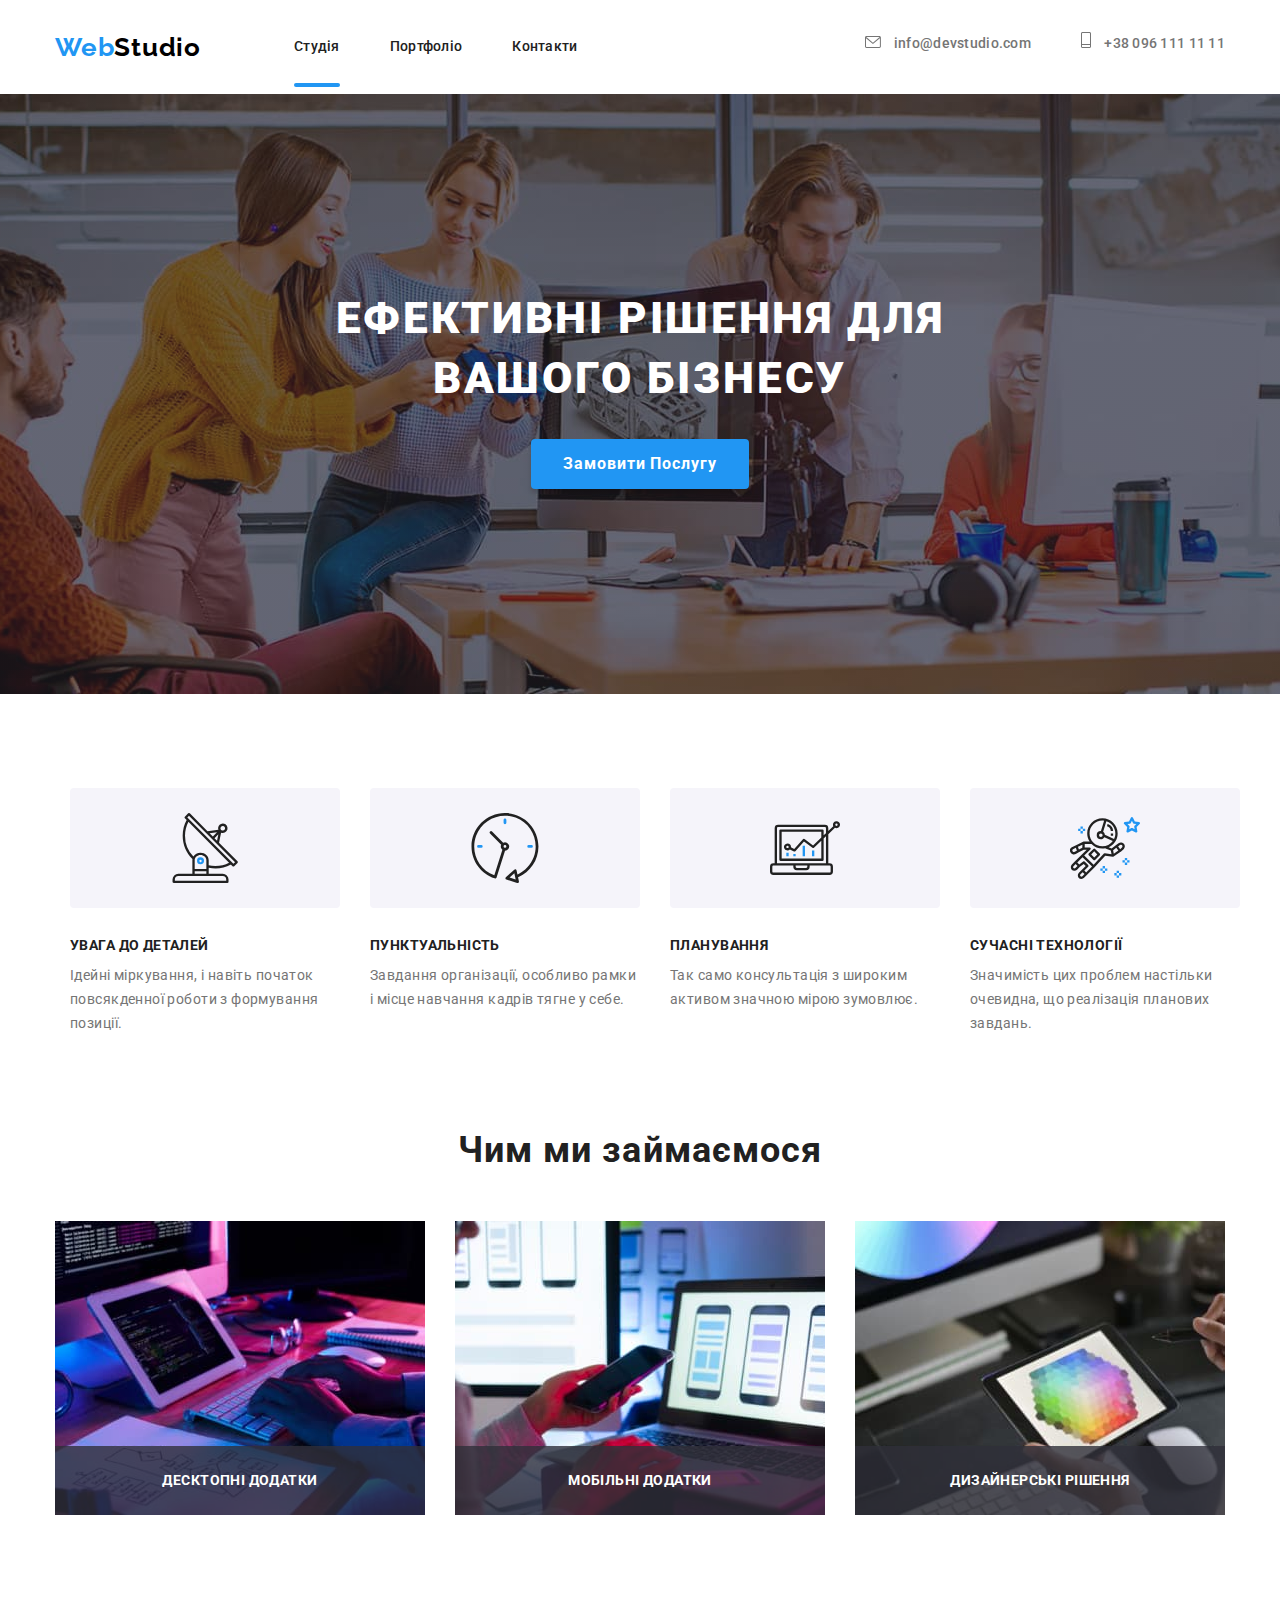
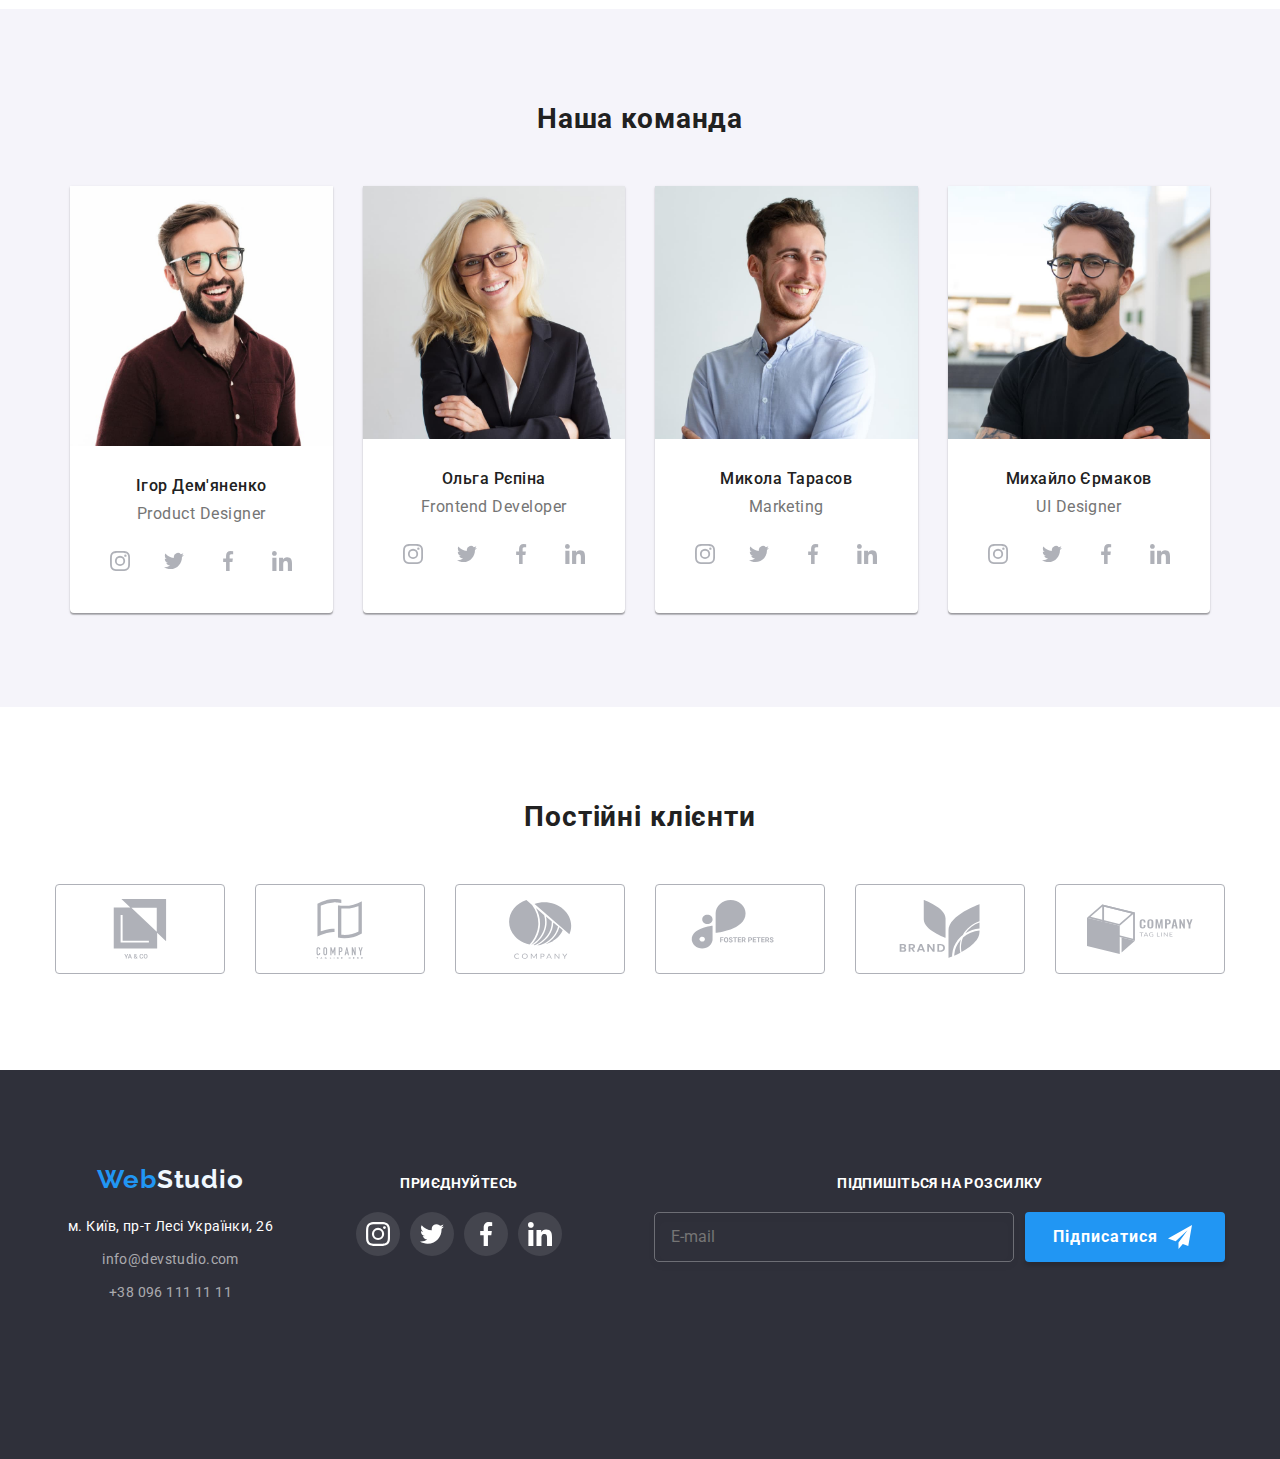
==== commit 5ba9f472: "add new format of pictures for hero section" ====
--- a/index.html
+++ b/index.html
@@ -65,43 +65,6 @@
               +38 096 111 11 11
             </a>
           </div>
-          <div class="mobile-menu" id="mobile-menu" data-menu>
-            <ul class="mobile-menu__list">
-              <li class="mobile-menu__item">
-                <a href="./index.html" class="mobile-menu__link">Студiя</a>
-              </li>
-              <li class="mobile-menu__item">
-                <a href="./portfolio.html" class="mobile-menu__link"
-                  >Портфолiо</a
-                >
-              </li>
-              <li class="mobile-menu__item">
-                <a href="#" class="mobile-menu__link">Контакти</a>
-              </li>
-            </ul>
-            <div class="mobile-menu__contacts">
-              <a href="tel:+380961111111" class="mobile-menu__contact">
-                +38 096 111 11 11
-              </a>
-              <a href="mailto:info@devstudio.com" class="mobile-menu__contact">
-                info@devstudio.com
-              </a>
-            </div>
-            <ul class="mobile-menu__block">
-              <li class="mobile-menu__unit">
-                <a class="mobile-menu__social link" href="#">Instagram</a>
-              </li>
-              <li class="mobile-menu__unit">
-                <a class="mobile-menu__social link" href="#">Facebook</a>
-              </li>
-              <li class="mobile-menu__unit">
-                <a class="mobile-menu__social link" href="#">Twitter</a>
-              </li>
-              <li class="mobile-menu__unit">
-                <a class="mobile-menu__social link" href="#">Linkedin</a>
-              </li>
-            </ul>
-          </div>
           <button
             type="button"
             class="menu-button"
@@ -119,6 +82,41 @@
             </svg>
           </button>
         </div>
+      </div>
+      <div class="mobile-menu" id="mobile-menu" data-menu>
+        <ul class="mobile-menu__list">
+          <li class="mobile-menu__item">
+            <a href="./index.html" class="mobile-menu__link">Студiя</a>
+          </li>
+          <li class="mobile-menu__item">
+            <a href="./portfolio.html" class="mobile-menu__link">Портфолiо</a>
+          </li>
+          <li class="mobile-menu__item">
+            <a href="#" class="mobile-menu__link">Контакти</a>
+          </li>
+        </ul>
+        <div class="mobile-menu__contacts">
+          <a href="tel:+380961111111" class="mobile-menu__contact">
+            +38 096 111 11 11
+          </a>
+          <a href="mailto:info@devstudio.com" class="mobile-menu__contact">
+            info@devstudio.com
+          </a>
+        </div>
+        <ul class="mobile-menu__block">
+          <li class="mobile-menu__unit">
+            <a class="mobile-menu__social link" href="#">Instagram</a>
+          </li>
+          <li class="mobile-menu__unit">
+            <a class="mobile-menu__social link" href="#">Facebook</a>
+          </li>
+          <li class="mobile-menu__unit">
+            <a class="mobile-menu__social link" href="#">Twitter</a>
+          </li>
+          <li class="mobile-menu__unit">
+            <a class="mobile-menu__social link" href="#">Linkedin</a>
+          </li>
+        </ul>
       </div>
     </header>
     <main>
@@ -577,5 +575,6 @@
       </div>
     </div>
     <script src="./js/script.js"></script>
+    <script src="./js/mobile-menu.js"></script>
   </body>
 </html>
--- a/css/main.min.css
+++ b/css/main.min.css
@@ -1 +1 @@
-.customers-section__title,.team-section__title,.work-section__title{margin-bottom:50px;font-family:inherit;font-weight:700;font-size:36px;line-height:1.16;text-align:center;letter-spacing:.03em;color:#212121}.portfolio-section__image,.work-section__img{display:block;background-color:#ffebcd}.portfolio-section,.footer-section,.customers-section,.team-section,.work-section{padding:60px 0}.page-header__contact,.page-header__link{display:-webkit-box;display:-ms-flexbox;display:flex;-webkit-box-align:center;-ms-flex-align:center;align-items:center;padding:32px 0;font-weight:500;font-size:14px;line-height:1.14;letter-spacing:.02em;color:#212121;-webkit-transition:color 250ms cubic-bezier(0.4, 0, 0.2, 1);transition:color 250ms cubic-bezier(0.4, 0, 0.2, 1)}.mobile-menu__contact,.mobile-menu__link{display:-webkit-inline-box;display:-ms-inline-flexbox;display:inline-flex;text-decoration:none;font-weight:500;line-height:1.17;letter-spacing:.02em;color:#212121}.portfolio-section__title,.advantages-section__title{position:absolute;width:1px;height:1px;margin:-1px;border:0;padding:0;white-space:nowrap;-webkit-clip-path:inset(100%);clip-path:inset(100%);clip:rect(0 0 0 0);overflow:hidden}.footer-section__logo,.page-header__logo{font-family:"Raleway",sans-serif;font-weight:700;font-size:26px;line-height:1.19;letter-spacing:.03em}*,*::before,*::after{-webkit-box-sizing:border-box;box-sizing:border-box}ul,ol{padding:0;margin:0;list-style:none}body,h1,h2,h3,h4,h5,h6,p,ul,ol{margin:0}body{font-family:"Roboto",sans-serif;background-color:#fff;color:#757575}.list{list-style:none}.link{display:block;text-decoration:none}.container{max-width:1200px;padding:0 15px;margin:0 auto}.mobile-menu{position:absolute;top:0;left:0;z-index:7;height:796px;background-color:#fff;display:none;padding:48px 40px}.mobile-menu.is-open{display:block}@media screen and (min-width: 480px){.mobile-menu{width:100%}}.mobile-menu__list{margin-bottom:50px}.mobile-menu__item:not(:first-child){margin-top:32px}.mobile-menu__link{font-size:40px;color:#212121;-webkit-transition:color 250ms cubic-bezier(0.4, 0, 0.2, 1);transition:color 250ms cubic-bezier(0.4, 0, 0.2, 1)}.mobile-menu__link:hover,.mobile-menu__link:focus{color:#2196f3}.mobile-menu__contacts{margin-bottom:302px}.mobile-menu__contact{font-size:24px;color:#757575;-webkit-transition:color 550ms cubic-bezier(0.4, 0, 0.2, 1),font-size 550ms cubic-bezier(0.4, 0, 0.2, 1);transition:color 550ms cubic-bezier(0.4, 0, 0.2, 1),font-size 550ms cubic-bezier(0.4, 0, 0.2, 1)}.mobile-menu__contact:hover,.mobile-menu__contact:focus{font-size:34px;color:#2196f3}.mobile-menu__contact:not(:last-child){margin-bottom:32px}.mobile-menu__block{display:-webkit-box;display:-ms-flexbox;display:flex;-webkit-box-align:start;-ms-flex-align:start;align-items:flex-start}.mobile-menu__unit{display:-webkit-box;display:-ms-flexbox;display:flex}.mobile-menu__unit:not(:last-child)::after{content:"";display:block;margin:0 10px;height:22px;border:1px solid rgba(33,33,33,.2)}.mobile-menu__social{font-weight:500;font-size:18px;line-height:1.22;letter-spacing:.02em;color:#2196f3;-webkit-transition:color 550ms cubic-bezier(0.4, 0, 0.2, 1),font-size 550ms cubic-bezier(0.4, 0, 0.2, 1);transition:color 550ms cubic-bezier(0.4, 0, 0.2, 1),font-size 550ms cubic-bezier(0.4, 0, 0.2, 1)}.mobile-menu__social:hover,.mobile-menu__social:focus{font-size:22px;color:#188ce8}.page-header__wrapper{position:relative;display:-webkit-box;display:-ms-flexbox;display:flex;-webkit-box-align:center;-ms-flex-align:center;align-items:center;padding-top:16px;padding-bottom:16px}@media screen and (min-width: 768px){.page-header__wrapper{padding:0}}.page-header__nav{display:-webkit-box;display:-ms-flexbox;display:flex;-webkit-box-align:center;-ms-flex-align:center;align-items:center}@media screen and (min-width: 480px){.page-header__nav{display:none}}@media screen and (min-width: 768px){.page-header__nav{display:-webkit-box;display:-ms-flexbox;display:flex}}.page-header__logo{color:#000}.page-header--accent{color:#2196f3}.page-header__list{display:-webkit-box;display:-ms-flexbox;display:flex;-webkit-box-align:center;-ms-flex-align:center;align-items:center;margin-left:93px}.page-header__item:not(:first-child){margin-left:50px}.page-header__link{position:relative}.page-header__link:hover,.page-header__link:focus{color:#2196f3}@media screen and (min-width: 768px){.page-header__link{padding:0}}@media screen and (min-width: 768px){.page-header__link{padding:32px 0}}@media screen and (min-width: 768px){.page-header--current:after{content:"";position:absolute;bottom:0;right:0;width:100%;height:4px;border-radius:2px;background-color:#2196f3}}.page-header__block{display:-webkit-box;display:-ms-flexbox;display:flex;-webkit-box-align:center;-ms-flex-align:center;align-items:center;margin-left:auto}@media screen and (min-width: 480px){.page-header__block{display:none}}@media screen and (min-width: 768px){.page-header__block{display:-webkit-box;display:-ms-flexbox;display:flex;-webkit-box-orient:vertical;-webkit-box-direction:normal;-ms-flex-direction:column;flex-direction:column;-webkit-box-align:start;-ms-flex-align:start;align-items:flex-start}}@media screen and (min-width: 1200px){.page-header__block{display:-webkit-box;display:-ms-flexbox;display:flex;-webkit-box-orient:horizontal;-webkit-box-direction:normal;-ms-flex-direction:row;flex-direction:row;-webkit-box-align:start;-ms-flex-align:start;align-items:flex-start}}.page-header__contact{color:inherit;-webkit-transition:color 250ms cubic-bezier(0.4, 0, 0.2, 1);transition:color 250ms cubic-bezier(0.4, 0, 0.2, 1)}.page-header__contact:hover,.page-header__contact:focus{color:#2196f3}@media screen and (min-width: 768px){.page-header__contact{padding:0;margin-bottom:10px}}@media screen and (min-width: 1200px){.page-header__contact{margin-bottom:0;padding:32px 0}.page-header__contact:not(:first-child){margin-left:50px}}.page-header__icon{margin-right:10px;fill:currentColor;-webkit-transition:fill 250ms var(--time-function);transition:fill 250ms var(--time-function)}.menu-button{position:absolute;top:10px;right:0;z-index:10;margin:0;padding:0;border:none;background-color:rgba(0,0,0,0);cursor:pointer}@media screen and (min-width: 768px){.menu-button{display:none}}.menu-button .icon-cross{display:none}.menu-button.is-open .icon-cross{display:block}.menu-button.is-open .icon-menu{display:none}.hero-section{background-color:#2f303a;max-width:1600px;height:600px;padding:195px 0;margin:0 auto;text-align:center;background-image:-webkit-gradient(linear, left top, right top, from(rgba(47, 48, 58, 0.4)), to(rgba(47, 48, 58, 0.4))),url(../images/hero.jpg);background-image:linear-gradient(to right, rgba(47, 48, 58, 0.4), rgba(47, 48, 58, 0.4)),url(../images/hero.jpg);background-repeat:no-repeat;background-position:center;background-size:cover}.hero-section__title{margin-bottom:30px;font-weight:900;font-size:44px;line-height:1.36;letter-spacing:.06em;text-transform:uppercase;color:#fff}.hero-section__button{padding:10px 32px;font-family:inherit;font-weight:700;font-size:16px;line-height:1.88;letter-spacing:.06em;color:#fff;background-color:#2196f3;-webkit-box-shadow:0px 4px 4px rgba(0,0,0,.15);box-shadow:0px 4px 4px rgba(0,0,0,.15);border-radius:4px;border:none;cursor:pointer;-webkit-transition:background-color 250ms cubic-bezier(0.4, 0, 0.2, 1);transition:background-color 250ms cubic-bezier(0.4, 0, 0.2, 1)}.hero-section__button:hover,.hero-section__button:focus{background-color:#188ce8}.advantages-section{padding-top:94px}.advantages-section__list{display:-webkit-box;display:-ms-flexbox;display:flex;-ms-flex-wrap:wrap;flex-wrap:wrap;margin-bottom:60px}@media screen and (min-width: 1200px){.advantages-section__list{-ms-flex-wrap:nowrap;flex-wrap:nowrap;margin-bottom:0}}.advantages-section__item{margin:0 0 30px}@media screen and (min-width: 768px){.advantages-section__item{-ms-flex-preferred-size:calc((100% - 60px)/2);flex-basis:calc((100% - 60px)/2);margin:15px}}@media screen and (min-width: 1200px){.advantages-section__item{-ms-flex-preferred-size:calc((100% - 90px)/4);flex-basis:calc((100% - 90px)/4);margin:0 15px}}.advantages-section__wrapper{display:-webkit-box;display:-ms-flexbox;display:flex;-webkit-box-align:center;-ms-flex-align:center;align-items:center;-webkit-box-pack:center;-ms-flex-pack:center;justify-content:center;width:100%;height:120px;background-color:#f5f4fa;margin-bottom:30px;border-radius:4px}@media screen and (min-width: 1200px){.advantages-section__wrapper{width:270px}}.advantages-section__icon{width:70px;height:70px}.advantages-section_caption{margin-bottom:10px;font-weight:700;font-size:14px;line-height:1.14;letter-spacing:.03em;text-transform:uppercase;color:#212121;text-align:center}@media screen and (min-width: 768px){.advantages-section_caption{text-align:left}}@media screen and (min-width: 1200px){.advantages-section_caption{text-align:unset}}.advantages-section_text{font-size:14px;line-height:1.71;letter-spacing:.03em;color:inherit}@media screen and (min-width: 480px)and (min-width: 480px){.work-section{display:none}}@media screen and (min-width: 1200px){.work-section{display:block;padding:94px 0}}.work-section__list{display:-webkit-box;display:-ms-flexbox;display:flex}.work-section__item{-ms-flex-preferred-size:calc((100% - 60px)/3);flex-basis:calc((100% - 60px)/3)}.work-section__item:not(:first-child){margin-left:30px}.work-section__thumb{position:relative}.work-section__img{height:294px}.work-section__overlay{display:-webkit-box;display:-ms-flexbox;display:flex;-webkit-box-align:center;-ms-flex-align:center;align-items:center;-webkit-box-pack:center;-ms-flex-pack:center;justify-content:center;position:absolute;width:100%;bottom:0;right:0;padding:27px 0;background-color:rgba(47,48,58,.8)}.work-section__text{font-weight:700;font-size:14px;line-height:1.14;letter-spacing:.03em;text-transform:uppercase;color:#fff}.team-section{background-color:#f5f4fa;text-align:center}@media screen and (min-width: 1200px){.team-section{padding:94px 0}}.team-section__title{font-size:28px}.team-section__list{display:-webkit-box;display:-ms-flexbox;display:flex;-ms-flex-wrap:wrap;flex-wrap:wrap;-webkit-box-pack:center;-ms-flex-pack:center;justify-content:center}@media screen and (min-width: 1200px){.team-section__list{-ms-flex-wrap:nowrap;flex-wrap:nowrap}}.team-section__item{margin:0 0 30px;background-color:#fff;-webkit-box-shadow:0px 1px 3px rgba(0,0,0,.12),0px 1px 1px rgba(0,0,0,.14),0px 2px 1px rgba(0,0,0,.2);box-shadow:0px 1px 3px rgba(0,0,0,.12),0px 1px 1px rgba(0,0,0,.14),0px 2px 1px rgba(0,0,0,.2);border-radius:0px 0px 4px 4px}@media screen and (min-width: 768px){.team-section__item{-ms-flex-preferred-size:calc((100% - 60px)/2);flex-basis:calc((100% - 60px)/2);margin:0 15px 30px}}@media screen and (min-width: 1200px){.team-section__item{-ms-flex-preferred-size:calc((100% - 90px)/4);flex-basis:calc((100% - 90px)/4);margin:0 15px}}.team-section__img{height:260px}.team-section__caption{margin:30px 0 10px;font-weight:500;font-size:16px;line-height:1.19;letter-spacing:.03em;color:#212121}.team-section__position{margin-bottom:16px;font-size:16px;letter-spacing:.03em;color:inherit}.team-section__block{display:-webkit-box;display:-ms-flexbox;display:flex;-webkit-box-pack:center;-ms-flex-pack:center;justify-content:center;margin-bottom:30px}.team-section__wrapper:not(:first-child){margin-left:10px}.team-section__social{display:-webkit-box;display:-ms-flexbox;display:flex;-webkit-box-align:center;-ms-flex-align:center;align-items:center;-webkit-box-pack:center;-ms-flex-pack:center;justify-content:center;width:44px;height:44px;border-radius:50%;-webkit-transition:background-color 250ms cubic-bezier(0.4, 0, 0.2, 1);transition:background-color 250ms cubic-bezier(0.4, 0, 0.2, 1)}.team-section__social:hover,.team-section__social:focus{background-color:#2196f3}.team-section__icon{width:20px;height:20px;fill:#afb1b8;-webkit-transition:fill 250ms cubic-bezier(0.4, 0, 0.2, 1);transition:fill 250ms cubic-bezier(0.4, 0, 0.2, 1)}.team-section__social:hover .team-section__icon{fill:#fff}.team-section__social:focus .team-section__icon{fill:#fff}@media screen and (min-width: 1200px){.customers-section{padding:94px 0}}.customers-section__title{font-size:28px}.customers-section__list{display:-webkit-box;display:-ms-flexbox;display:flex;-ms-flex-wrap:wrap;flex-wrap:wrap}@media screen and (min-width: 1200px){.customers-section__list{-ms-flex-wrap:nowrap;flex-wrap:nowrap}}.customers-section__item{width:210px;height:92px;-ms-flex-preferred-size:calc((100% - 60px)/2);flex-basis:calc((100% - 60px)/2);margin:15px}@media screen and (min-width: 768px){.customers-section__item{-ms-flex-preferred-size:calc((100% - 90px)/3);flex-basis:calc((100% - 90px)/3)}}@media screen and (min-width: 1200px){.customers-section__item{-ms-flex-preferred-size:calc((100% - 180px)/5);flex-basis:calc((100% - 180px)/5);margin:0 15px}.customers-section__item:first-child{margin-left:0}.customers-section__item:last-child{margin-right:0}}.customers-section__link{display:-webkit-box;display:-ms-flexbox;display:flex;padding:15px 43px;border:1px solid #afb1b8;border-radius:4px;-webkit-transition:border-color 250ms cubic-bezier(0.4, 0, 0.2, 1);transition:border-color 250ms cubic-bezier(0.4, 0, 0.2, 1)}.customers-section__link:hover,.customers-section__link:focus{border-color:#2196f3}@media screen and (min-width: 1200px){.customers-section__link{padding:14px 31px}}.customers-section__icon{width:106px;height:60px;fill:#afb1b8;-webkit-transition:fill 250ms cubic-bezier(0.4, 0, 0.2, 1);transition:fill 250ms cubic-bezier(0.4, 0, 0.2, 1)}.customers-section__link:hover .customers-section__icon{fill:#2196f3}.customers-section__link:focus .customers-section__icon{fill:#2196f3}.footer-section{background-color:#2f303a;text-align:center}@media screen and (min-width: 1200px){.footer-section{padding:94px 0}}@media screen and (min-width: 768px){.footer-section__container{display:-webkit-box;display:-ms-flexbox;display:flex;-ms-flex-wrap:wrap;flex-wrap:wrap;-ms-flex-pack:distribute;justify-content:space-around}}@media screen and (min-width: 1200px){.footer-section__container{display:-webkit-box;display:-ms-flexbox;display:flex;-webkit-box-align:baseline;-ms-flex-align:baseline;align-items:baseline}}.footer-section__contact{margin-bottom:60px}@media screen and (min-width: 1200px){.footer-section__contact{width:231px;margin-bottom:60px}}.footer-section__logo{color:#f0f8ff}.footer-section--accent{color:#2196f3}.footer-section__address{margin-top:20px;font-style:inherit}.footer-section__item:not(:first-child){margin-top:9px}.footer-section__link,.footer-section__location{font-weight:400;font-size:14px;line-height:1.71;letter-spacing:.03em;color:rgba(255,255,255,.6);-webkit-transition:color 250ms cubic-bezier(0.4, 0, 0.2, 1);transition:color 250ms cubic-bezier(0.4, 0, 0.2, 1)}.footer-section__link:hover,.footer-section__link:focus,.footer-section__location:hover,.footer-section__location:focus{color:#2196f3}.footer-section__location{color:#fff}.footer-section__social{display:-webkit-box;display:-ms-flexbox;display:flex;-webkit-box-orient:vertical;-webkit-box-direction:normal;-ms-flex-direction:column;flex-direction:column;-webkit-box-align:center;-ms-flex-align:center;align-items:center;margin-bottom:60px}@media screen and (min-width: 1200px){.footer-section__social{margin-left:70px;margin-bottom:0}}.footer-section__title{margin-bottom:20px;font-weight:700;font-size:14px;line-height:1.14;letter-spacing:.03em;text-transform:uppercase;color:#fff}.footer-section__block{display:-webkit-box;display:-ms-flexbox;display:flex;width:206px}.footer-section__unit:not(:first-child){margin-left:10px}.footer-section__ref{display:-webkit-box;display:-ms-flexbox;display:flex;-webkit-box-align:center;-ms-flex-align:center;align-items:center;width:44px;height:44px;background-color:rgba(255,255,255,.1);border-radius:50%;-webkit-transition:background-color 250ms cubic-bezier(0.4, 0, 0.2, 1);transition:background-color 250ms cubic-bezier(0.4, 0, 0.2, 1)}.footer-section__ref:hover,.footer-section__ref:focus{background-color:#2196f3}.footer-section__icon{width:20px;height:20px;fill:#fff}@media screen and (min-width: 1200px){.footer-section__form{margin-left:93px;width:570px}}.footer-section__subscription{margin-bottom:20px;font-weight:700;font-size:14px;line-height:1.14;letter-spacing:.03em;text-transform:uppercase;color:#fff}.footer-section__field{position:relative}@media screen and (min-width: 768px){.footer-section__field{display:-webkit-box;display:-ms-flexbox;display:flex;-webkit-box-orient:vertical;-webkit-box-direction:normal;-ms-flex-direction:column;flex-direction:column;-webkit-box-align:center;-ms-flex-align:center;align-items:center}}@media screen and (min-width: 1200px){.footer-section__field{display:-webkit-box;display:-ms-flexbox;display:flex;-webkit-box-orient:horizontal;-webkit-box-direction:normal;-ms-flex-direction:row;flex-direction:row;-webkit-box-align:center;-ms-flex-align:center;align-items:center}}.footer-section__email{display:inline-block;width:450px;padding:14px 0 14px 16px;margin-bottom:20px;margin-right:12px;border:none;outline:1px solid rgba(255,255,255,.3);border-radius:4px;-webkit-filter:drop-shadow(0px 4px 4px rgba(0, 0, 0, 0.15));filter:drop-shadow(0px 4px 4px rgba(0, 0, 0, 0.15));font-weight:400;font-size:16px;line-height:1.25;letter-spacing:.03em;cursor:pointer;background-color:rgba(0,0,0,0);color:rgba(255,255,255,.6)}@media screen and (min-width: 1200px){.footer-section__email{width:358px;margin-bottom:0}}.footer-section__email:hover,.footer-section__email:focus{outline:1px solid #2196f3}.footer-section__label{position:absolute;top:16px;left:16px;-webkit-transition:left 250ms cubic-bezier(0.4, 0, 0.2, 1);transition:left 250ms cubic-bezier(0.4, 0, 0.2, 1)}.footer-section__email:not(:-moz-placeholder-shown)+.footer-section__label{left:85%;color:#fff}.footer-section__email:not(:-ms-input-placeholder)+.footer-section__label{left:85%;color:#fff}.footer-section__email:focus+.footer-section__label,.footer-section__email:not(:placeholder-shown)+.footer-section__label{left:85%;color:#fff}@media screen and (min-width: 768px){.footer-section__email:not(:-moz-placeholder-shown)+.footer-section__label{left:-52px;color:#fff}.footer-section__email:not(:-ms-input-placeholder)+.footer-section__label{left:-52px;color:#fff}.footer-section__email:focus+.footer-section__label,.footer-section__email:not(:placeholder-shown)+.footer-section__label{left:-52px;color:#fff}}.footer-section__button{display:-webkit-inline-box;display:-ms-inline-flexbox;display:inline-flex;-webkit-box-align:center;-ms-flex-align:center;align-items:center;width:200px;padding:10px 28px;font-weight:700;font-size:16px;line-height:1.88;letter-spacing:.06em;color:#fff;background-color:#2196f3;-webkit-box-shadow:0px 4px 4px rgba(0,0,0,.15);box-shadow:0px 4px 4px rgba(0,0,0,.15);border-radius:4px;border:none;cursor:pointer;-webkit-transition:background-color 250ms cubic-bezier(0.4, 0, 0.2, 1);transition:background-color 250ms cubic-bezier(0.4, 0, 0.2, 1)}.footer-section__button:hover,.footer-section__button:focus{background-color:#188ce8}.footer-section__icon{width:24px;height:24px;fill:#fff;margin-left:10px}.page-header--after{content:"";display:block;border-bottom:1px solid #ececec}@media screen and (min-width: 1200px){.portfolio-section{padding:94px 0}}.portfolio-section__buttonsList{display:-webkit-box;display:-ms-flexbox;display:flex;-webkit-box-align:center;-ms-flex-align:center;align-items:center;-webkit-box-pack:center;-ms-flex-pack:center;justify-content:center;margin-bottom:50px}.portfolio-section__item:not(:first-child){margin-left:8px}.portfolio-section__btn{padding:6px 22px;font-family:inherit;font-weight:500;font-size:16px;line-height:1.62;text-align:center;letter-spacing:.03em;color:#212121;background-color:#f5f4fa;border-radius:4px;border-color:rgba(0,0,0,0);cursor:pointer;-webkit-transition:background-color 250ms cubic-bezier(0.4, 0, 0.2, 1),color 250ms cubic-bezier(0.4, 0, 0.2, 1),-webkit-box-shadow 250ms cubic-bezier(0.4, 0, 0.2, 1);transition:background-color 250ms cubic-bezier(0.4, 0, 0.2, 1),color 250ms cubic-bezier(0.4, 0, 0.2, 1),-webkit-box-shadow 250ms cubic-bezier(0.4, 0, 0.2, 1);transition:background-color 250ms cubic-bezier(0.4, 0, 0.2, 1),color 250ms cubic-bezier(0.4, 0, 0.2, 1),box-shadow 250ms cubic-bezier(0.4, 0, 0.2, 1);transition:background-color 250ms cubic-bezier(0.4, 0, 0.2, 1),color 250ms cubic-bezier(0.4, 0, 0.2, 1),box-shadow 250ms cubic-bezier(0.4, 0, 0.2, 1),-webkit-box-shadow 250ms cubic-bezier(0.4, 0, 0.2, 1)}.portfolio-section__btn:hover,.portfolio-section__btn:focus{background-color:#2196f3;color:#fff;-webkit-box-shadow:0px 3px 1px rgba(0,0,0,.1),0px 1px 2px rgba(0,0,0,.08),0px 2px 2px rgba(0,0,0,.12);box-shadow:0px 3px 1px rgba(0,0,0,.1),0px 1px 2px rgba(0,0,0,.08),0px 2px 2px rgba(0,0,0,.12)}.portfolio-section__imagesList{display:-webkit-box;display:-ms-flexbox;display:flex;-ms-flex-wrap:wrap;flex-wrap:wrap}.portfolio-section__wrapper{-ms-flex-preferred-size:calc((100% - 60px)/3);flex-basis:calc((100% - 60px)/3);margin-bottom:30px;-webkit-transition:-webkit-box-shadow 250ms cubic-bezier(0.4, 0, 0.2, 1);transition:-webkit-box-shadow 250ms cubic-bezier(0.4, 0, 0.2, 1);transition:box-shadow 250ms cubic-bezier(0.4, 0, 0.2, 1);transition:box-shadow 250ms cubic-bezier(0.4, 0, 0.2, 1), -webkit-box-shadow 250ms cubic-bezier(0.4, 0, 0.2, 1);cursor:pointer}.portfolio-section__wrapper:hover{-webkit-box-shadow:0px 1px 1px rgba(0,0,0,.12),0px 4px 4px rgba(0,0,0,.06),1px 4px 6px rgba(0,0,0,.16);box-shadow:0px 1px 1px rgba(0,0,0,.12),0px 4px 4px rgba(0,0,0,.06),1px 4px 6px rgba(0,0,0,.16)}.portfolio-section__wrapper:nth-child(3n+2){margin:0 30px 30px}.portfolio-section__link{position:relative;overflow:hidden}.portfolio-section__link:hover .portfolio-section__overlay{opacity:1;-webkit-transform:translateY(0);transform:translateY(0)}.portfolio-section__description{padding:20px 24px;border-left:1px solid #eee;border-right:1px solid #eee;border-bottom:1px solid #eee}.portfolio-section__name{margin-bottom:4px;font-family:inherit;font-weight:700;font-size:18px;line-height:2;letter-spacing:.06em;color:#212121}.portfolio-section__project{font-family:inherit;font-size:16px;line-height:1.88;letter-spacing:.03em;color:#757575}.portfolio-section__overlay{position:absolute;width:370px;height:294px;padding:24px 63px;top:0;left:0;opacity:0;background-color:rgba(33,150,243,.9);-webkit-transform:translateY(100%);transform:translateY(100%);-webkit-transition:opacity 250ms cubic-bezier(0.4, 0, 0.2, 1),-webkit-transform 250ms cubic-bezier(0.4, 0, 0.2, 1);transition:opacity 250ms cubic-bezier(0.4, 0, 0.2, 1),-webkit-transform 250ms cubic-bezier(0.4, 0, 0.2, 1);transition:transform 250ms cubic-bezier(0.4, 0, 0.2, 1),opacity 250ms cubic-bezier(0.4, 0, 0.2, 1);transition:transform 250ms cubic-bezier(0.4, 0, 0.2, 1),opacity 250ms cubic-bezier(0.4, 0, 0.2, 1),-webkit-transform 250ms cubic-bezier(0.4, 0, 0.2, 1)}.portfolio-section__text{font-weight:400;font-size:18px;line-height:1.56;letter-spacing:.03em;color:#fff}.modal__backdrop{position:fixed;top:0;left:0;width:100vw;height:100vh;background-color:rgba(0,0,0,.2);opacity:1;-webkit-transition:opacity 250ms cubic-bezier(0.4, 0, 0.2, 1);transition:opacity 250ms cubic-bezier(0.4, 0, 0.2, 1)}.modal__backdrop.is-hidden{opacity:0;pointer-events:none}.modal__backdrop.is-hidden .modal__block{-webkit-transform:translate(-50%, -50%) scale(0.9);transform:translate(-50%, -50%) scale(0.9)}.modal__block{position:absolute;top:50%;left:50%;width:450px;height:609px;padding:40px;background-color:#fff;-webkit-transform:translate(-50%, -50%) scale(1);transform:translate(-50%, -50%) scale(1);-webkit-transition:-webkit-transform 250ms cubic-bezier(0.4, 0, 0.2, 1);transition:-webkit-transform 250ms cubic-bezier(0.4, 0, 0.2, 1);transition:transform 250ms cubic-bezier(0.4, 0, 0.2, 1);transition:transform 250ms cubic-bezier(0.4, 0, 0.2, 1), -webkit-transform 250ms cubic-bezier(0.4, 0, 0.2, 1)}@media screen and (min-width: 1200px){.modal__block{width:528px;height:581px}}.modal__button{display:-webkit-box;display:-ms-flexbox;display:flex;-webkit-box-align:center;-ms-flex-align:center;align-items:center;-webkit-box-pack:center;-ms-flex-pack:center;justify-content:center;position:absolute;top:8px;right:8px;width:30px;height:30px;border-radius:50%;background-color:#fff;border-color:rgba(0,0,0,.1);cursor:pointer}.modal__button:hover,.modal__button:focus .modal__closeIcon{fill:#2196f3}.modal__closeIcon{width:11px;height:11px;-webkit-transition:fill 250ms cubic-bezier(0.4, 0, 0.2, 1);transition:fill 250ms cubic-bezier(0.4, 0, 0.2, 1)}.modal__form{width:370px;margin:0 auto}@media screen and (min-width: 1200px){.modal__form{width:448px}}.modal__title{margin-bottom:12px;font-weight:700;font-size:20px;line-height:1.15;text-align:center;letter-spacing:.03em;color:#212121}.modal__label{position:relative;display:-webkit-box;display:-ms-flexbox;display:flex;-webkit-box-orient:vertical;-webkit-box-direction:normal;-ms-flex-direction:column;flex-direction:column;margin-bottom:10px;font-weight:400;font-size:12px;line-height:1.16;letter-spacing:.01em;color:#757575;cursor:pointer}.modal__label:hover .modal__agreementIcon{border-color:#2196f3}.modal__label:focus-within .modal__agreementIcon{border-color:#2196f3}.modal__label:nth-of-type(5){-webkit-box-orient:horizontal;-webkit-box-direction:normal;-ms-flex-direction:row;flex-direction:row;-webkit-box-align:center;-ms-flex-align:center;align-items:center;-webkit-box-pack:center;-ms-flex-pack:center;justify-content:center}.modal__text{margin-bottom:4px}.modal__input{width:100%;padding:14px 15px 14px 42px;border:none;outline:1px solid rgba(33,33,33,.2);border-radius:4px;-webkit-transition:outline 250ms cubic-bezier(0.4, 0, 0.2, 1);transition:outline 250ms cubic-bezier(0.4, 0, 0.2, 1);cursor:pointer}.modal__input:hover,.modal__input:focus{outline:1px solid #2196f3}.modal__icon{width:18px;height:18px;position:absolute;top:30px;left:15px;-webkit-transition:fill 250ms cubic-bezier(0.4, 0, 0.2, 1);transition:fill 250ms cubic-bezier(0.4, 0, 0.2, 1)}.modal__label:focus-within .modal__icon{fill:#2196f3}.modal__label:hover .modal__icon{fill:#2196f3}.modal__textarea{resize:none;height:120px;padding:14px 16px;margin:4px 0 20px;font-weight:400;font-size:12px;line-height:1.16px;letter-spacing:.01em;border:none;outline:1px solid rgba(33,33,33,.2);border-radius:4px;color:rgba(117,117,117,.5);-webkit-transition:outline 250ms cubic-bezier(0.4, 0, 0.2, 1);transition:outline 250ms cubic-bezier(0.4, 0, 0.2, 1);cursor:pointer}.modal__textarea:hover,.modal__textarea:focus{outline:1px solid #2196f3}.modal__checkbox{-webkit-appearance:none;-moz-appearance:none;appearance:none;position:absolute}.modal__checkbox:checked+.modal__agreementIcon{border-color:rgba(0,0,0,0);background-color:#2196f3;background-image:url(../../images/icon-check.svg);background-origin:border-box;background-size:contain}.modal__agreementIcon{display:inline-block;width:15px;height:15px;border:2px solid #212121;border-radius:4px;margin-right:8px;-webkit-transition:background-image 250ms cubic-bezier(0.4, 0, 0.2, 1),border-color 250ms cubic-bezier(0.4, 0, 0.2, 1),background-color 250ms cubic-bezier(0.4, 0, 0.2, 1);transition:background-image 250ms cubic-bezier(0.4, 0, 0.2, 1),border-color 250ms cubic-bezier(0.4, 0, 0.2, 1),background-color 250ms cubic-bezier(0.4, 0, 0.2, 1)}.modal__agreementText{font-weight:400;font-size:12px;line-height:1.71;letter-spacing:.03em;color:#757575}@media screen and (min-width: 1200px){.modal__agreementText{font-size:14px}}.modal__agreementLink{display:inline-block;color:#2196f3;text-decoration:none}.modal__agreementLink:after{content:"";display:block;width:100%;height:1px;margin-top:-4px;background-color:#2196f3}.modal__btn{display:block;margin:20px auto 0;width:200px;padding:10px 52px;font-weight:700;font-size:16px;line-height:1.88;letter-spacing:.06em;color:#fff;background-color:#2196f3;-webkit-box-shadow:0px 4px 4px rgba(0,0,0,.15);box-shadow:0px 4px 4px rgba(0,0,0,.15);border-radius:4px;border:none;cursor:pointer;-webkit-transition:background-color 250ms cubic-bezier(0.4, 0, 0.2, 1);transition:background-color 250ms cubic-bezier(0.4, 0, 0.2, 1)}.modal__btn:hover,.modal__btn:focus{background-color:#188ce8}/*# sourceMappingURL=main.min.css.map */+.customers-section__title,.team-section__title,.work-section__title{margin-bottom:50px;font-family:inherit;font-weight:700;font-size:36px;line-height:1.16;text-align:center;letter-spacing:.03em;color:#212121}.portfolio-section__image,.work-section__img{display:block;background-color:#ffebcd}.portfolio-section,.footer-section,.customers-section,.team-section,.work-section{padding:60px 0}@media screen and (min-width: 1200px){.portfolio-section,.footer-section,.customers-section,.team-section,.work-section{padding:94px 0}}.page-header__contact,.page-header__link{display:-webkit-box;display:-ms-flexbox;display:flex;-webkit-box-align:center;-ms-flex-align:center;align-items:center;padding:32px 0;font-weight:500;font-size:14px;line-height:1.14;letter-spacing:.02em;color:#212121;-webkit-transition:color 250ms cubic-bezier(0.4, 0, 0.2, 1);transition:color 250ms cubic-bezier(0.4, 0, 0.2, 1)}.mobile-menu__contact,.mobile-menu__link{display:block;text-decoration:none;font-weight:500;line-height:1.17;letter-spacing:.02em;color:#212121}.portfolio-section__title,.advantages-section__title{position:absolute;width:1px;height:1px;margin:-1px;border:0;padding:0;white-space:nowrap;-webkit-clip-path:inset(100%);clip-path:inset(100%);clip:rect(0 0 0 0);overflow:hidden}.footer-section__logo,.page-header__logo{font-family:"Raleway",sans-serif;font-weight:700;font-size:26px;line-height:1.19;letter-spacing:.03em}*,*::before,*::after{-webkit-box-sizing:border-box;box-sizing:border-box}ul,ol{padding:0;margin:0;list-style:none}body,h1,h2,h3,h4,h5,h6,p,ul,ol{margin:0}body{font-family:"Roboto",sans-serif;background-color:#fff;color:#757575}body.modal-open{overflow:hidden}img{display:block;max-width:100%;height:auto}.list{list-style:none}.link{display:block;text-decoration:none}.container{max-width:1200px;padding:0 15px;margin:0 auto}@media screen and (min-width: 480px){.container{width:480px}}@media screen and (min-width: 768px){.container{width:768px}}@media screen and (min-width: 1200px){.container{width:1200px}}.mobile-menu{width:100%;height:796px;position:absolute;top:0;left:0;z-index:7;-webkit-transform:translateX(-150%);transform:translateX(-150%);background-color:#fff;padding:48px 40px;-webkit-transition:-webkit-transform 450ms cubic-bezier(0.4, 0, 0.2, 1);transition:-webkit-transform 450ms cubic-bezier(0.4, 0, 0.2, 1);transition:transform 450ms cubic-bezier(0.4, 0, 0.2, 1);transition:transform 450ms cubic-bezier(0.4, 0, 0.2, 1), -webkit-transform 450ms cubic-bezier(0.4, 0, 0.2, 1)}.mobile-menu.is-open{display:block;-webkit-transform:translateX(0);transform:translateX(0)}@media screen and (min-width: 768px){.mobile-menu.is-open{display:none}}.mobile-menu__list{margin-bottom:50px}.mobile-menu__item:not(:first-child){margin-top:32px}.mobile-menu__link{font-size:40px;color:#212121;-webkit-transition:color 250ms cubic-bezier(0.4, 0, 0.2, 1);transition:color 250ms cubic-bezier(0.4, 0, 0.2, 1)}.mobile-menu__link:hover,.mobile-menu__link:focus{color:#2196f3}.mobile-menu__contacts{margin-bottom:302px}.mobile-menu__contact{font-size:24px;color:#757575;-webkit-transition:color 550ms cubic-bezier(0.4, 0, 0.2, 1),font-size 550ms cubic-bezier(0.4, 0, 0.2, 1);transition:color 550ms cubic-bezier(0.4, 0, 0.2, 1),font-size 550ms cubic-bezier(0.4, 0, 0.2, 1)}.mobile-menu__contact:hover,.mobile-menu__contact:focus{font-size:34px;color:#2196f3}.mobile-menu__contact:not(:last-child){margin-bottom:32px}.mobile-menu__block{display:-webkit-box;display:-ms-flexbox;display:flex;-webkit-box-align:start;-ms-flex-align:start;align-items:flex-start}.mobile-menu__unit{display:-webkit-box;display:-ms-flexbox;display:flex}.mobile-menu__unit:not(:last-child)::after{content:"";display:block;margin:0 10px;height:22px;border:1px solid rgba(33,33,33,.2)}.mobile-menu__social{font-weight:500;font-size:18px;line-height:1.22;letter-spacing:.02em;color:#2196f3;-webkit-transition:color 550ms cubic-bezier(0.4, 0, 0.2, 1),font-size 550ms cubic-bezier(0.4, 0, 0.2, 1);transition:color 550ms cubic-bezier(0.4, 0, 0.2, 1),font-size 550ms cubic-bezier(0.4, 0, 0.2, 1)}.mobile-menu__social:hover,.mobile-menu__social:focus{font-size:22px;color:#188ce8}.page-header__wrapper{position:relative;display:-webkit-box;display:-ms-flexbox;display:flex;-webkit-box-align:center;-ms-flex-align:center;align-items:center;padding-top:16px;padding-bottom:16px}@media screen and (min-width: 768px){.page-header__wrapper{padding:0}}.page-header__nav{display:-webkit-box;display:-ms-flexbox;display:flex;-webkit-box-align:center;-ms-flex-align:center;align-items:center}@media screen and (max-width: 767px){.page-header__nav{display:none}}@media screen and (min-width: 768px){.page-header__nav{display:-webkit-box;display:-ms-flexbox;display:flex}}.page-header__logo{color:#000}.page-header--accent{color:#2196f3}.page-header__list{display:-webkit-box;display:-ms-flexbox;display:flex;-webkit-box-align:center;-ms-flex-align:center;align-items:center;margin-left:93px}.page-header__item:not(:first-child){margin-left:50px}.page-header__link{position:relative}.page-header__link:hover,.page-header__link:focus{color:#2196f3}@media screen and (min-width: 768px){.page-header__link{padding:0}}@media screen and (min-width: 768px){.page-header__link{padding:32px 0}}@media screen and (min-width: 768px){.page-header--current:after{content:"";position:absolute;bottom:0;right:0;width:100%;height:4px;border-radius:2px;background-color:#2196f3}}.page-header__block{display:-webkit-box;display:-ms-flexbox;display:flex;-webkit-box-align:center;-ms-flex-align:center;align-items:center;margin-left:auto}@media screen and (max-width: 767px){.page-header__block{display:none}}@media screen and (min-width: 768px){.page-header__block{display:-webkit-box;display:-ms-flexbox;display:flex;-webkit-box-orient:vertical;-webkit-box-direction:normal;-ms-flex-direction:column;flex-direction:column;-webkit-box-align:start;-ms-flex-align:start;align-items:flex-start}}@media screen and (min-width: 1200px){.page-header__block{display:-webkit-box;display:-ms-flexbox;display:flex;-webkit-box-orient:horizontal;-webkit-box-direction:normal;-ms-flex-direction:row;flex-direction:row;-webkit-box-align:baseline;-ms-flex-align:baseline;align-items:baseline}}.page-header__contact{color:inherit;-webkit-transition:color 250ms cubic-bezier(0.4, 0, 0.2, 1);transition:color 250ms cubic-bezier(0.4, 0, 0.2, 1)}.page-header__contact:hover,.page-header__contact:focus{color:#2196f3}@media screen and (min-width: 768px){.page-header__contact{padding:0}.page-header__contact:not(:last-child){margin-bottom:10px}}@media screen and (min-width: 1200px){.page-header__contact{margin-bottom:0;padding:32px 0}.page-header__contact:not(:first-child){margin-left:50px}}.page-header__icon{margin-right:10px;fill:currentColor;-webkit-transition:fill 250ms var(--time-function);transition:fill 250ms var(--time-function)}.menu-button{position:absolute;top:10px;right:0;z-index:10;margin:0;padding:0;border:none;background-color:rgba(0,0,0,0);cursor:pointer}@media screen and (min-width: 768px){.menu-button{display:none}}.menu-button .icon-cross{display:none}.menu-button.is-open .icon-cross{display:block}.menu-button.is-open .icon-menu{display:none}.hero-section{background-color:#2f303a;max-width:1600px;height:600px;padding:195px 0;margin:0 auto;text-align:center;background-image:-webkit-gradient(linear, left top, right top, from(rgba(47, 48, 58, 0.4)), to(rgba(47, 48, 58, 0.4))),url(../images/hero/Header\ imgsm_bg@1x.jpg);background-image:linear-gradient(to right, rgba(47, 48, 58, 0.4), rgba(47, 48, 58, 0.4)),url(../images/hero/Header\ imgsm_bg@1x.jpg);background-repeat:no-repeat;background-position:center;background-size:cover}@media(min-device-pixel-ratio: 2),(-webkit-min-device-pixel-ratio: 2),(min-resolution: 192dpi),(min-resolution: 2dppx){.hero-section{background-image:-webkit-gradient(linear, left top, right top, from(rgba(47, 48, 58, 0.4)), to(rgba(47, 48, 58, 0.4))),url(../images/hero/Header\ imgsm_bg@2x.jpg);background-image:linear-gradient(to right, rgba(47, 48, 58, 0.4), rgba(47, 48, 58, 0.4)),url(../images/hero/Header\ imgsm_bg@2x.jpg)}}@media screen and (min-width: 768px){.hero-section{background-image:-webkit-gradient(linear, left top, right top, from(rgba(47, 48, 58, 0.4)), to(rgba(47, 48, 58, 0.4))),url(../images/hero/Header\ imgmd_bg@1x.jpg);background-image:linear-gradient(to right, rgba(47, 48, 58, 0.4), rgba(47, 48, 58, 0.4)),url(../images/hero/Header\ imgmd_bg@1x.jpg)}}@media screen and (min-width: 768px)and (min-device-pixel-ratio: 2),screen and (min-width: 768px)and (-webkit-min-device-pixel-ratio: 2),screen and (min-width: 768px)and (min-resolution: 192dpi),screen and (min-width: 768px)and (min-resolution: 2dppx){.hero-section{background-image:-webkit-gradient(linear, left top, right top, from(rgba(47, 48, 58, 0.4)), to(rgba(47, 48, 58, 0.4))),url(../images/hero/Header\ imgmd_bg@2x.jpg);background-image:linear-gradient(to right, rgba(47, 48, 58, 0.4), rgba(47, 48, 58, 0.4)),url(../images/hero/Header\ imgmd_bg@2x.jpg)}}@media screen and (min-width: 1200px){.hero-section{background-image:-webkit-gradient(linear, left top, right top, from(rgba(47, 48, 58, 0.4)), to(rgba(47, 48, 58, 0.4))),url(../images/hero/Ig_bg@1x.jpg);background-image:linear-gradient(to right, rgba(47, 48, 58, 0.4), rgba(47, 48, 58, 0.4)),url(../images/hero/Ig_bg@1x.jpg)}}@media screen and (min-width: 1200px)and (min-device-pixel-ratio: 2),screen and (min-width: 1200px)and (-webkit-min-device-pixel-ratio: 2),screen and (min-width: 1200px)and (min-resolution: 192dpi),screen and (min-width: 1200px)and (min-resolution: 2dppx){.hero-section{background-image:-webkit-gradient(linear, left top, right top, from(rgba(47, 48, 58, 0.4)), to(rgba(47, 48, 58, 0.4))),url(../images/hero/Ig_bg@2x.jpg);background-image:linear-gradient(to right, rgba(47, 48, 58, 0.4), rgba(47, 48, 58, 0.4)),url(../images/hero/Ig_bg@2x.jpg)}}.hero-section__title{margin-bottom:30px;font-weight:900;font-size:44px;line-height:1.36;letter-spacing:.06em;text-transform:uppercase;color:#fff}.hero-section__button{padding:10px 32px;font-family:inherit;font-weight:700;font-size:16px;line-height:1.88;letter-spacing:.06em;color:#fff;background-color:#2196f3;-webkit-box-shadow:0px 4px 4px rgba(0,0,0,.15);box-shadow:0px 4px 4px rgba(0,0,0,.15);border-radius:4px;border:none;cursor:pointer;-webkit-transition:background-color 250ms cubic-bezier(0.4, 0, 0.2, 1);transition:background-color 250ms cubic-bezier(0.4, 0, 0.2, 1)}.hero-section__button:hover,.hero-section__button:focus{background-color:#188ce8}.advantages-section{padding-top:60px}@media screen and (min-width: 1200px){.advantages-section{padding-top:94px}}.advantages-section__list{display:-webkit-box;display:-ms-flexbox;display:flex;-ms-flex-wrap:wrap;flex-wrap:wrap;margin-bottom:60px}@media screen and (min-width: 1200px){.advantages-section__list{-ms-flex-wrap:nowrap;flex-wrap:nowrap;margin-bottom:0}}.advantages-section__item{margin:0 0 30px}@media screen and (min-width: 768px){.advantages-section__item{-ms-flex-preferred-size:calc((100% - 60px)/2);flex-basis:calc((100% - 60px)/2);margin:15px}}@media screen and (min-width: 1200px){.advantages-section__item{-ms-flex-preferred-size:calc((100% - 90px)/4);flex-basis:calc((100% - 90px)/4);margin:0 15px}}.advantages-section__wrapper{display:-webkit-box;display:-ms-flexbox;display:flex;-webkit-box-align:center;-ms-flex-align:center;align-items:center;-webkit-box-pack:center;-ms-flex-pack:center;justify-content:center;width:100%;height:120px;background-color:#f5f4fa;margin-bottom:30px;border-radius:4px}@media screen and (min-width: 1200px){.advantages-section__wrapper{width:270px}}.advantages-section__icon{width:70px;height:70px}.advantages-section_caption{margin-bottom:10px;font-weight:700;font-size:14px;line-height:1.14;letter-spacing:.03em;text-transform:uppercase;color:#212121;text-align:center}@media screen and (min-width: 768px){.advantages-section_caption{text-align:left}}@media screen and (min-width: 1200px){.advantages-section_caption{text-align:unset}}.advantages-section_text{font-size:14px;line-height:1.71;letter-spacing:.03em;color:inherit}.work-section{display:none}@media screen and (min-width: 1200px){.work-section{display:block}}.work-section__list{display:-webkit-box;display:-ms-flexbox;display:flex}.work-section__item{-ms-flex-preferred-size:calc((100% - 60px)/3);flex-basis:calc((100% - 60px)/3)}.work-section__item:not(:first-child){margin-left:30px}.work-section__thumb{position:relative}.work-section__img{height:294px}.work-section__overlay{display:-webkit-box;display:-ms-flexbox;display:flex;-webkit-box-align:center;-ms-flex-align:center;align-items:center;-webkit-box-pack:center;-ms-flex-pack:center;justify-content:center;position:absolute;width:100%;bottom:0;right:0;padding:27px 0;background-color:rgba(47,48,58,.8)}.work-section__text{font-weight:700;font-size:14px;line-height:1.14;letter-spacing:.03em;text-transform:uppercase;color:#fff}.team-section{background-color:#f5f4fa;text-align:center}.team-section__title{font-size:28px}.team-section__list{display:-webkit-box;display:-ms-flexbox;display:flex;-ms-flex-wrap:wrap;flex-wrap:wrap;-webkit-box-pack:center;-ms-flex-pack:center;justify-content:center}@media screen and (min-width: 1200px){.team-section__list{-ms-flex-wrap:nowrap;flex-wrap:nowrap}}.team-section__item{margin:0 0 30px;background-color:#fff;-webkit-box-shadow:0px 1px 3px rgba(0,0,0,.12),0px 1px 1px rgba(0,0,0,.14),0px 2px 1px rgba(0,0,0,.2);box-shadow:0px 1px 3px rgba(0,0,0,.12),0px 1px 1px rgba(0,0,0,.14),0px 2px 1px rgba(0,0,0,.2);border-radius:0px 0px 4px 4px}@media screen and (min-width: 768px){.team-section__item{-ms-flex-preferred-size:calc((100% - 60px)/2);flex-basis:calc((100% - 60px)/2);margin:0 15px 30px}}@media screen and (min-width: 1200px){.team-section__item{-ms-flex-preferred-size:calc((100% - 90px)/4);flex-basis:calc((100% - 90px)/4);margin:0 15px}}.team-section__img{height:260px}.team-section__caption{margin:30px 0 10px;font-weight:500;font-size:16px;line-height:1.19;letter-spacing:.03em;color:#212121}.team-section__position{margin-bottom:16px;font-size:16px;letter-spacing:.03em;color:inherit}.team-section__block{display:-webkit-box;display:-ms-flexbox;display:flex;-webkit-box-pack:center;-ms-flex-pack:center;justify-content:center;margin-bottom:30px}.team-section__wrapper:not(:first-child){margin-left:10px}.team-section__social{display:-webkit-box;display:-ms-flexbox;display:flex;-webkit-box-align:center;-ms-flex-align:center;align-items:center;-webkit-box-pack:center;-ms-flex-pack:center;justify-content:center;width:44px;height:44px;border-radius:50%;-webkit-transition:background-color 250ms cubic-bezier(0.4, 0, 0.2, 1);transition:background-color 250ms cubic-bezier(0.4, 0, 0.2, 1)}.team-section__social:hover,.team-section__social:focus{background-color:#2196f3}.team-section__icon{width:20px;height:20px;fill:#afb1b8;-webkit-transition:fill 250ms cubic-bezier(0.4, 0, 0.2, 1);transition:fill 250ms cubic-bezier(0.4, 0, 0.2, 1)}.team-section__social:hover .team-section__icon{fill:#fff}.team-section__social:focus .team-section__icon{fill:#fff}.customers-section__title{font-size:28px}.customers-section__list{display:-webkit-box;display:-ms-flexbox;display:flex;-ms-flex-wrap:wrap;flex-wrap:wrap}@media screen and (min-width: 1200px){.customers-section__list{-ms-flex-wrap:nowrap;flex-wrap:nowrap}}.customers-section__item{width:210px;height:92px;-ms-flex-preferred-size:calc((100% - 60px)/2);flex-basis:calc((100% - 60px)/2);margin:15px}@media screen and (min-width: 768px){.customers-section__item{-ms-flex-preferred-size:calc((100% - 90px)/3);flex-basis:calc((100% - 90px)/3)}}@media screen and (min-width: 1200px){.customers-section__item{-ms-flex-preferred-size:calc((100% - 180px)/5);flex-basis:calc((100% - 180px)/5);margin:0 15px}.customers-section__item:first-child{margin-left:0}.customers-section__item:last-child{margin-right:0}}.customers-section__link{display:-webkit-box;display:-ms-flexbox;display:flex;padding:15px 43px;border:1px solid #afb1b8;border-radius:4px;-webkit-transition:border-color 250ms cubic-bezier(0.4, 0, 0.2, 1);transition:border-color 250ms cubic-bezier(0.4, 0, 0.2, 1)}.customers-section__link:hover,.customers-section__link:focus{border-color:#2196f3}@media screen and (min-width: 1200px){.customers-section__link{padding:14px 31px}}.customers-section__icon{width:106px;height:60px;fill:#afb1b8;-webkit-transition:fill 250ms cubic-bezier(0.4, 0, 0.2, 1);transition:fill 250ms cubic-bezier(0.4, 0, 0.2, 1)}.customers-section__link:hover .customers-section__icon{fill:#2196f3}.customers-section__link:focus .customers-section__icon{fill:#2196f3}.footer-section{background-color:#2f303a;text-align:center}@media screen and (min-width: 768px){.footer-section__container{display:-webkit-box;display:-ms-flexbox;display:flex;-ms-flex-wrap:wrap;flex-wrap:wrap;-ms-flex-pack:distribute;justify-content:space-around}}@media screen and (min-width: 1200px){.footer-section__container{display:-webkit-box;display:-ms-flexbox;display:flex;-webkit-box-align:baseline;-ms-flex-align:baseline;align-items:baseline}}.footer-section__contact{margin-bottom:60px}@media screen and (min-width: 1200px){.footer-section__contact{width:231px;margin-bottom:60px}}.footer-section__logo{color:#f0f8ff}.footer-section--accent{color:#2196f3}.footer-section__address{margin-top:20px;font-style:inherit}.footer-section__item:not(:first-child){margin-top:9px}.footer-section__link,.footer-section__location{font-weight:400;font-size:14px;line-height:1.71;letter-spacing:.03em;color:rgba(255,255,255,.6);-webkit-transition:color 250ms cubic-bezier(0.4, 0, 0.2, 1);transition:color 250ms cubic-bezier(0.4, 0, 0.2, 1)}.footer-section__link:hover,.footer-section__link:focus,.footer-section__location:hover,.footer-section__location:focus{color:#2196f3}.footer-section__location{color:#fff}.footer-section__social{display:-webkit-box;display:-ms-flexbox;display:flex;-webkit-box-orient:vertical;-webkit-box-direction:normal;-ms-flex-direction:column;flex-direction:column;-webkit-box-align:center;-ms-flex-align:center;align-items:center;margin-bottom:60px}@media screen and (min-width: 1200px){.footer-section__social{margin-left:70px;margin-bottom:0}}.footer-section__title{margin-bottom:20px;font-weight:700;font-size:14px;line-height:1.14;letter-spacing:.03em;text-transform:uppercase;color:#fff}.footer-section__block{display:-webkit-box;display:-ms-flexbox;display:flex;width:206px}.footer-section__unit:not(:first-child){margin-left:10px}.footer-section__ref{display:-webkit-box;display:-ms-flexbox;display:flex;-webkit-box-align:center;-ms-flex-align:center;align-items:center;width:44px;height:44px;background-color:rgba(255,255,255,.1);border-radius:50%;-webkit-transition:background-color 250ms cubic-bezier(0.4, 0, 0.2, 1);transition:background-color 250ms cubic-bezier(0.4, 0, 0.2, 1)}.footer-section__ref:hover,.footer-section__ref:focus{background-color:#2196f3}.footer-section__icon{width:20px;height:20px;fill:#fff}@media screen and (min-width: 1200px){.footer-section__form{margin-left:93px;width:570px}}.footer-section__subscription{margin-bottom:20px;font-weight:700;font-size:14px;line-height:1.14;letter-spacing:.03em;text-transform:uppercase;color:#fff}.footer-section__field{position:relative}@media screen and (min-width: 768px){.footer-section__field{display:-webkit-box;display:-ms-flexbox;display:flex;-webkit-box-orient:vertical;-webkit-box-direction:normal;-ms-flex-direction:column;flex-direction:column;-webkit-box-align:center;-ms-flex-align:center;align-items:center}}@media screen and (min-width: 1200px){.footer-section__field{display:-webkit-box;display:-ms-flexbox;display:flex;-webkit-box-orient:horizontal;-webkit-box-direction:normal;-ms-flex-direction:row;flex-direction:row;-webkit-box-align:center;-ms-flex-align:center;align-items:center}}.footer-section__email{display:inline-block;width:450px;padding:14px 0 14px 16px;margin-bottom:20px;margin-right:12px;border:none;outline:1px solid rgba(255,255,255,.3);border-radius:4px;-webkit-filter:drop-shadow(0px 4px 4px rgba(0, 0, 0, 0.15));filter:drop-shadow(0px 4px 4px rgba(0, 0, 0, 0.15));font-weight:400;font-size:16px;line-height:1.25;letter-spacing:.03em;cursor:pointer;background-color:rgba(0,0,0,0);color:rgba(255,255,255,.6)}@media screen and (min-width: 1200px){.footer-section__email{width:358px;margin-bottom:0}}.footer-section__email:hover,.footer-section__email:focus{outline:1px solid #2196f3}.footer-section__label{position:absolute;top:16px;left:16px;-webkit-transition:left 250ms cubic-bezier(0.4, 0, 0.2, 1);transition:left 250ms cubic-bezier(0.4, 0, 0.2, 1)}.footer-section__email:not(:-moz-placeholder-shown)+.footer-section__label{left:85%;color:#fff}.footer-section__email:not(:-ms-input-placeholder)+.footer-section__label{left:85%;color:#fff}.footer-section__email:focus+.footer-section__label,.footer-section__email:not(:placeholder-shown)+.footer-section__label{left:85%;color:#fff}@media screen and (min-width: 768px){.footer-section__email:not(:-moz-placeholder-shown)+.footer-section__label{left:-52px;color:#fff}.footer-section__email:not(:-ms-input-placeholder)+.footer-section__label{left:-52px;color:#fff}.footer-section__email:focus+.footer-section__label,.footer-section__email:not(:placeholder-shown)+.footer-section__label{left:-52px;color:#fff}}.footer-section__button{display:-webkit-inline-box;display:-ms-inline-flexbox;display:inline-flex;-webkit-box-align:center;-ms-flex-align:center;align-items:center;width:200px;padding:10px 28px;font-weight:700;font-size:16px;line-height:1.88;letter-spacing:.06em;color:#fff;background-color:#2196f3;-webkit-box-shadow:0px 4px 4px rgba(0,0,0,.15);box-shadow:0px 4px 4px rgba(0,0,0,.15);border-radius:4px;border:none;cursor:pointer;-webkit-transition:background-color 250ms cubic-bezier(0.4, 0, 0.2, 1);transition:background-color 250ms cubic-bezier(0.4, 0, 0.2, 1)}.footer-section__button:hover,.footer-section__button:focus{background-color:#188ce8}.footer-section__icon{width:24px;height:24px;fill:#fff;margin-left:10px}.page-header--after{content:"";display:block;border-bottom:1px solid #ececec}.portfolio-section__buttonsList{display:-webkit-box;display:-ms-flexbox;display:flex;-webkit-box-align:center;-ms-flex-align:center;align-items:center;-webkit-box-pack:start;-ms-flex-pack:start;justify-content:flex-start;-ms-flex-wrap:wrap;flex-wrap:wrap;margin-bottom:40px}@media screen and (min-width: 768px){.portfolio-section__buttonsList{-ms-flex-wrap:nowrap;flex-wrap:nowrap;margin-bottom:30px;display:-webkit-box;display:-ms-flexbox;display:flex;-webkit-box-align:center;-ms-flex-align:center;align-items:center;-webkit-box-pack:center;-ms-flex-pack:center;justify-content:center}}.portfolio-section__item{margin:0 8px 15px}@media screen and (min-width: 768px){.portfolio-section__item:not(:first-child){margin-left:8px}}.portfolio-section__btn{padding:6px 22px;font-family:inherit;font-weight:500;font-size:16px;line-height:1.62;text-align:center;letter-spacing:.03em;color:#212121;background-color:#f5f4fa;border-radius:4px;border-color:rgba(0,0,0,0);cursor:pointer;-webkit-transition:background-color 250ms cubic-bezier(0.4, 0, 0.2, 1),color 250ms cubic-bezier(0.4, 0, 0.2, 1),-webkit-box-shadow 250ms cubic-bezier(0.4, 0, 0.2, 1);transition:background-color 250ms cubic-bezier(0.4, 0, 0.2, 1),color 250ms cubic-bezier(0.4, 0, 0.2, 1),-webkit-box-shadow 250ms cubic-bezier(0.4, 0, 0.2, 1);transition:background-color 250ms cubic-bezier(0.4, 0, 0.2, 1),color 250ms cubic-bezier(0.4, 0, 0.2, 1),box-shadow 250ms cubic-bezier(0.4, 0, 0.2, 1);transition:background-color 250ms cubic-bezier(0.4, 0, 0.2, 1),color 250ms cubic-bezier(0.4, 0, 0.2, 1),box-shadow 250ms cubic-bezier(0.4, 0, 0.2, 1),-webkit-box-shadow 250ms cubic-bezier(0.4, 0, 0.2, 1)}.portfolio-section__btn:hover,.portfolio-section__btn:focus{background-color:#2196f3;color:#fff;-webkit-box-shadow:0px 3px 1px rgba(0,0,0,.1),0px 1px 2px rgba(0,0,0,.08),0px 2px 2px rgba(0,0,0,.12);box-shadow:0px 3px 1px rgba(0,0,0,.1),0px 1px 2px rgba(0,0,0,.08),0px 2px 2px rgba(0,0,0,.12)}@media screen and (min-width: 768px){.portfolio-section__imagesList{display:-webkit-box;display:-ms-flexbox;display:flex;-ms-flex-wrap:wrap;flex-wrap:wrap;margin:-15px}}.portfolio-section__wrapper{margin:0 0 30px;-webkit-transition:-webkit-box-shadow 250ms cubic-bezier(0.4, 0, 0.2, 1);transition:-webkit-box-shadow 250ms cubic-bezier(0.4, 0, 0.2, 1);transition:box-shadow 250ms cubic-bezier(0.4, 0, 0.2, 1);transition:box-shadow 250ms cubic-bezier(0.4, 0, 0.2, 1), -webkit-box-shadow 250ms cubic-bezier(0.4, 0, 0.2, 1);cursor:pointer}.portfolio-section__wrapper:hover,.portfolio-section__wrapper:focus{-webkit-box-shadow:0px 1px 1px rgba(0,0,0,.12),0px 4px 4px rgba(0,0,0,.06),1px 4px 6px rgba(0,0,0,.16);box-shadow:0px 1px 1px rgba(0,0,0,.12),0px 4px 4px rgba(0,0,0,.06),1px 4px 6px rgba(0,0,0,.16)}@media screen and (min-width: 768px){.portfolio-section__wrapper{-ms-flex-preferred-size:calc((100% - 60px)/2);flex-basis:calc((100% - 60px)/2);margin:15px}}@media screen and (min-width: 1200px){.portfolio-section__wrapper{-ms-flex-preferred-size:calc((100% - 90px)/3);flex-basis:calc((100% - 90px)/3)}}.portfolio-section__link{position:relative;overflow:hidden}.portfolio-section__link:hover .portfolio-section__overlay,.portfolio-section__link:focus .portfolio-section__overlay{opacity:1;-webkit-transform:translateY(0);transform:translateY(0)}.portfolio-section__image{width:450px}@media screen and (min-width: 768px){.portfolio-section__image{width:354px}}@media screen and (min-width: 1200px){.portfolio-section__image{width:370px}}.portfolio-section__description{padding:20px 24px;border-left:1px solid #eee;border-right:1px solid #eee;border-bottom:1px solid #eee}.portfolio-section__name{margin-bottom:4px;font-family:inherit;font-weight:700;font-size:18px;line-height:2;letter-spacing:.06em;color:#212121}@media screen and (min-width: 768px){.portfolio-section__name{font-size:16px}}@media screen and (min-width: 1200px){.portfolio-section__name{font-size:18px}}.portfolio-section__project{font-family:inherit;font-size:16px;line-height:1.88;letter-spacing:.03em;color:#757575}.portfolio-section__overlay{position:absolute;width:370px;height:294px;padding:24px 63px;top:0;left:0;opacity:0;background-color:rgba(33,150,243,.9);-webkit-transform:translateY(100%);transform:translateY(100%);-webkit-transition:opacity 250ms cubic-bezier(0.4, 0, 0.2, 1),-webkit-transform 250ms cubic-bezier(0.4, 0, 0.2, 1);transition:opacity 250ms cubic-bezier(0.4, 0, 0.2, 1),-webkit-transform 250ms cubic-bezier(0.4, 0, 0.2, 1);transition:transform 250ms cubic-bezier(0.4, 0, 0.2, 1),opacity 250ms cubic-bezier(0.4, 0, 0.2, 1);transition:transform 250ms cubic-bezier(0.4, 0, 0.2, 1),opacity 250ms cubic-bezier(0.4, 0, 0.2, 1),-webkit-transform 250ms cubic-bezier(0.4, 0, 0.2, 1)}.portfolio-section__text{font-weight:400;font-size:18px;line-height:1.56;letter-spacing:.03em;color:#fff}.modal__backdrop{position:fixed;top:0;left:0;width:100vw;height:100vh;overflow-y:scroll;background-color:rgba(0,0,0,.2);opacity:1;-webkit-transition:opacity 250ms cubic-bezier(0.4, 0, 0.2, 1);transition:opacity 250ms cubic-bezier(0.4, 0, 0.2, 1)}.modal__backdrop.is-hidden{opacity:0;pointer-events:none}.modal__backdrop.is-hidden .modal__block{-webkit-transform:translate(-50%, -50%) scale(0.9);transform:translate(-50%, -50%) scale(0.9)}.modal__block{position:absolute;top:50%;left:50%;width:450px;height:609px;padding:40px;background-color:#fff;-webkit-transform:translate(-50%, -50%) scale(1);transform:translate(-50%, -50%) scale(1);-webkit-transition:-webkit-transform 250ms cubic-bezier(0.4, 0, 0.2, 1);transition:-webkit-transform 250ms cubic-bezier(0.4, 0, 0.2, 1);transition:transform 250ms cubic-bezier(0.4, 0, 0.2, 1);transition:transform 250ms cubic-bezier(0.4, 0, 0.2, 1), -webkit-transform 250ms cubic-bezier(0.4, 0, 0.2, 1)}@media screen and (min-width: 1200px){.modal__block{width:528px;height:581px}}.modal__button{display:-webkit-box;display:-ms-flexbox;display:flex;-webkit-box-align:center;-ms-flex-align:center;align-items:center;-webkit-box-pack:center;-ms-flex-pack:center;justify-content:center;position:absolute;top:8px;right:8px;width:30px;height:30px;border-radius:50%;background-color:#fff;border-color:rgba(0,0,0,.1);cursor:pointer}.modal__button:hover,.modal__button:focus .modal__closeIcon{fill:#2196f3}.modal__closeIcon{width:11px;height:11px;-webkit-transition:fill 250ms cubic-bezier(0.4, 0, 0.2, 1);transition:fill 250ms cubic-bezier(0.4, 0, 0.2, 1)}.modal__form{width:370px;margin:0 auto}@media screen and (min-width: 1200px){.modal__form{width:448px}}.modal__title{margin-bottom:12px;font-weight:700;font-size:20px;line-height:1.15;text-align:center;letter-spacing:.03em;color:#212121}.modal__label{position:relative;display:-webkit-box;display:-ms-flexbox;display:flex;-webkit-box-orient:vertical;-webkit-box-direction:normal;-ms-flex-direction:column;flex-direction:column;margin-bottom:10px;font-weight:400;font-size:12px;line-height:1.16;letter-spacing:.01em;color:#757575;cursor:pointer}.modal__label:hover .modal__agreementIcon{border-color:#2196f3}.modal__label:focus-within .modal__agreementIcon{border-color:#2196f3}.modal__label:nth-of-type(5){-webkit-box-orient:horizontal;-webkit-box-direction:normal;-ms-flex-direction:row;flex-direction:row;-webkit-box-align:center;-ms-flex-align:center;align-items:center;-webkit-box-pack:center;-ms-flex-pack:center;justify-content:center}.modal__text{margin-bottom:4px}.modal__input{width:100%;padding:14px 15px 14px 42px;border:none;outline:1px solid rgba(33,33,33,.2);border-radius:4px;-webkit-transition:outline 250ms cubic-bezier(0.4, 0, 0.2, 1);transition:outline 250ms cubic-bezier(0.4, 0, 0.2, 1);cursor:pointer}.modal__input:hover,.modal__input:focus{outline:1px solid #2196f3}.modal__icon{width:18px;height:18px;position:absolute;top:30px;left:15px;-webkit-transition:fill 250ms cubic-bezier(0.4, 0, 0.2, 1);transition:fill 250ms cubic-bezier(0.4, 0, 0.2, 1)}.modal__label:focus-within .modal__icon{fill:#2196f3}.modal__label:hover .modal__icon{fill:#2196f3}.modal__textarea{resize:none;height:120px;padding:14px 16px;margin:4px 0 20px;font-weight:400;font-size:12px;line-height:1.16px;letter-spacing:.01em;border:none;outline:1px solid rgba(33,33,33,.2);border-radius:4px;color:rgba(117,117,117,.5);-webkit-transition:outline 250ms cubic-bezier(0.4, 0, 0.2, 1);transition:outline 250ms cubic-bezier(0.4, 0, 0.2, 1);cursor:pointer}.modal__textarea:hover,.modal__textarea:focus{outline:1px solid #2196f3}.modal__checkbox{-webkit-appearance:none;-moz-appearance:none;appearance:none;position:absolute}.modal__checkbox:checked+.modal__agreementIcon{border-color:rgba(0,0,0,0);background-color:#2196f3;background-image:url(../../images/icon-check.svg);background-origin:border-box;background-size:contain}.modal__agreementIcon{display:inline-block;width:15px;height:15px;border:2px solid #212121;border-radius:4px;margin-right:8px;-webkit-transition:background-image 250ms cubic-bezier(0.4, 0, 0.2, 1),border-color 250ms cubic-bezier(0.4, 0, 0.2, 1),background-color 250ms cubic-bezier(0.4, 0, 0.2, 1);transition:background-image 250ms cubic-bezier(0.4, 0, 0.2, 1),border-color 250ms cubic-bezier(0.4, 0, 0.2, 1),background-color 250ms cubic-bezier(0.4, 0, 0.2, 1)}.modal__agreementText{font-weight:400;font-size:12px;line-height:1.71;letter-spacing:.03em;color:#757575}@media screen and (min-width: 1200px){.modal__agreementText{font-size:14px}}.modal__agreementLink{display:inline-block;color:#2196f3;text-decoration:none}.modal__agreementLink:after{content:"";display:block;width:100%;height:1px;margin-top:-4px;background-color:#2196f3}.modal__btn{display:block;margin:20px auto 0;width:200px;padding:10px 52px;font-weight:700;font-size:16px;line-height:1.88;letter-spacing:.06em;color:#fff;background-color:#2196f3;-webkit-box-shadow:0px 4px 4px rgba(0,0,0,.15);box-shadow:0px 4px 4px rgba(0,0,0,.15);border-radius:4px;border:none;cursor:pointer;-webkit-transition:background-color 250ms cubic-bezier(0.4, 0, 0.2, 1);transition:background-color 250ms cubic-bezier(0.4, 0, 0.2, 1)}.modal__btn:hover,.modal__btn:focus{background-color:#188ce8}/*# sourceMappingURL=main.min.css.map */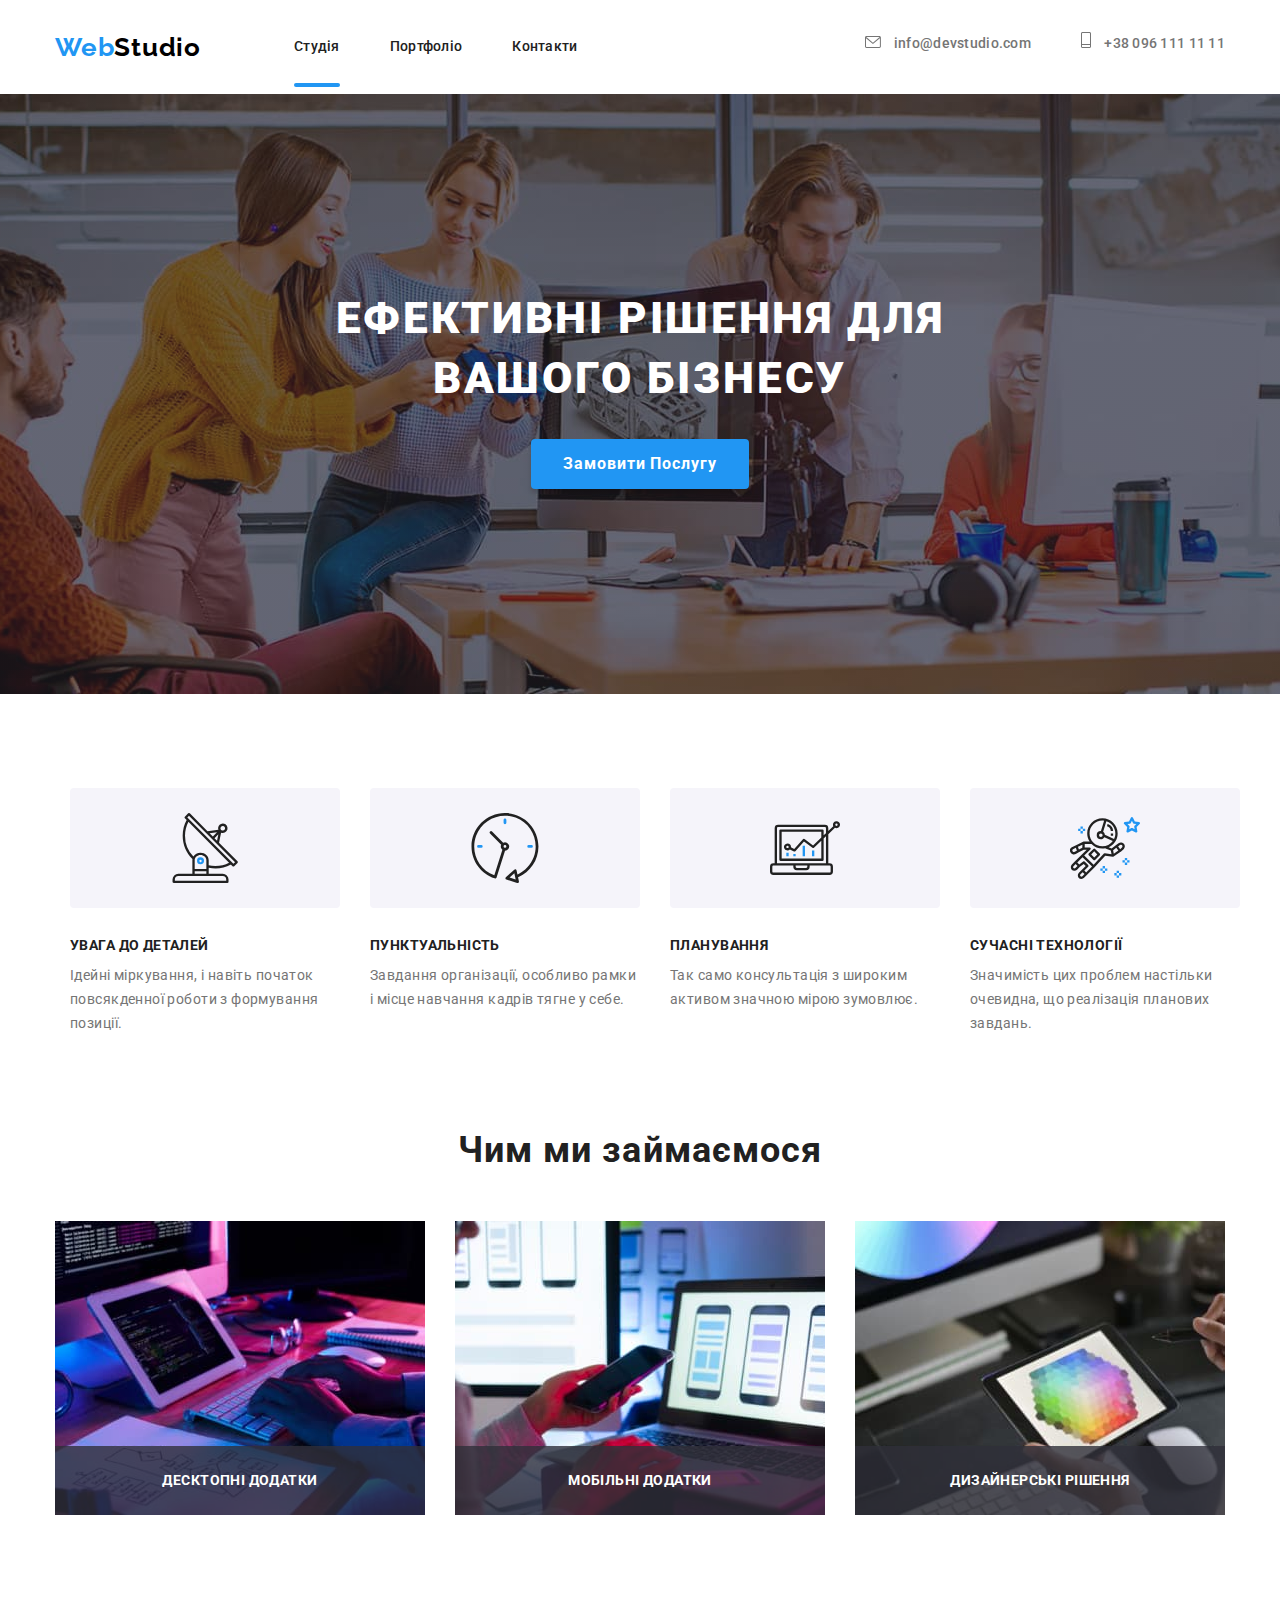
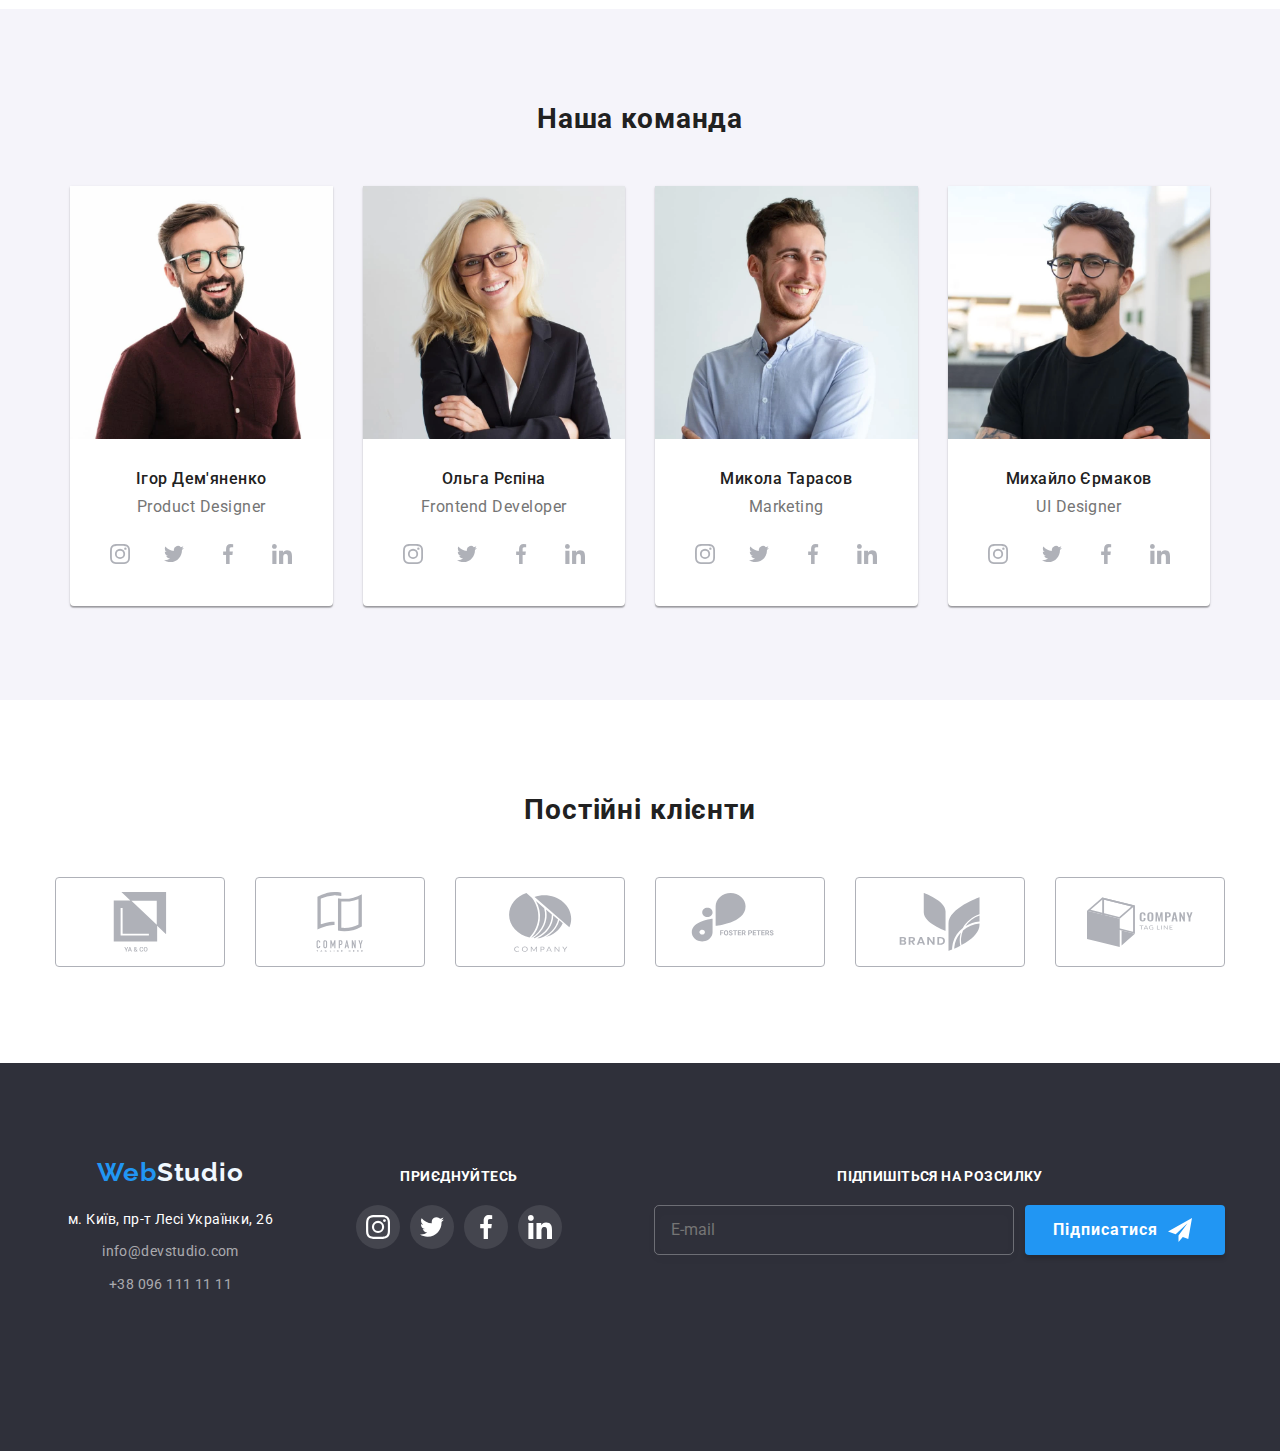
==== commit e84595de: "finish hw8" ====
--- a/index.html
+++ b/index.html
@@ -193,9 +193,14 @@
             <li class="work-section__item">
               <div class="work-section__thumb">
                 <img
-                  src="./images/softengineer.jpg"
+                  srcset="
+                    ./images/work/box_1@1x.jpg 1x,
+                    ./images/work/box_1@2x.jpg 2x
+                  "
+                  src="./images/work/box_1@1x.jpg"
                   alt="softengineer"
                   width="370"
+                  height="294"
                   class="work-section__img"
                 />
                 <div class="work-section__overlay">
@@ -206,9 +211,14 @@
             <li class="work-section__item">
               <div class="work-section__thumb">
                 <img
-                  src="./images/mobiledev.jpg"
+                  srcset="
+                    ./images/work/box_2@1x.jpg 1x,
+                    ./images/work/box_2@2x.jpg 2x
+                  "
+                  src="./images/work/box_2@1x.jpg"
                   alt="mobiledev"
                   width="370"
+                  height="294"
                   class="work-section__img"
                 />
                 <div class="work-section__overlay">
@@ -219,9 +229,14 @@
             <li class="work-section__item">
               <div class="work-section__thumb">
                 <img
-                  src="./images/gamedev.jpg"
+                  srcset="
+                    ./images/work/box_3@1x.jpg 1x,
+                    ./images/work/box_3@2x.jpg 2x
+                  "
+                  src="./images/work/box_3@1x.jpg"
                   alt="gamedev"
                   width="370"
+                  height="294"
                   class="work-section__img"
                 />
                 <div class="work-section__overlay">
@@ -237,12 +252,64 @@
           <h2 class="team-section__title">Наша команда</h2>
           <ul class="team-section__list list">
             <li class="team-section__item">
-              <img
-                src="./images/igor.jpg"
-                alt="igor"
-                width="270"
-                class="team-section__img"
-              />
+              <picture>
+                <source
+                  media="(min-width:1200px )"
+                  srcset="
+                    ./images/team/lg-igor@1x.webp 1x,
+                    ./images/team/lg-igor@2x.webp 2x
+                  "
+                  type="image/webp"
+                />
+                <source
+                  media="(min-width:1200px )"
+                  srcset="
+                    ./images/team/lg-igor@1x.jpg 1x,
+                    ./images/team/lg-igor@2x.jpg 2x
+                  "
+                  type="image/jpg"
+                />
+                <source
+                  media="(min-width:768px )"
+                  srcset="
+                    ./images/team/md-igor@1x.webp 1x,
+                    ./images/team/md-igor@2x.webp 2x
+                  "
+                  type="image/webp"
+                />
+                <source
+                  media="(min-width:768px )"
+                  srcset="
+                    ./images/team/md-igor@1x.jpg 1x,
+                    ./images/team/md-igor@2x.jpg 2x
+                  "
+                  type="image/jpg"
+                />
+                <source
+                  media="(max-width:767px )"
+                  srcset="
+                    ./images/team/sm-igor@1x.webp 1x,
+                    ./images/team/sm-igor@2x.webp 2x
+                  "
+                  type="image/webp"
+                />
+                <source
+                  media="(max-width:767px )"
+                  srcset="
+                    ./images/team/sm-igor@1x.jpg 1x,
+                    ./images/team/sm-igor@2x.jpg 2x
+                  "
+                  type="image/jpg"
+                />
+                <img
+                  src="./images/team/sm-igor@1x.jpg"
+                  alt="igor"
+                  width="450"
+                  height="460"
+                  loading="lazy"
+                />
+              </picture>
+
               <h3 class="team-section__caption">Ігор Дем'яненко</h3>
               <p class="team-section__position">Product Designer</p>
               <ul class="team-section__block">
@@ -277,7 +344,63 @@
               </ul>
             </li>
             <li class="team-section__item">
-              <img src="./images/olga.jpg" alt="olga" width="270" />
+              <picture>
+                <source
+                  media="(min-width:1200px )"
+                  srcset="
+                    ./images/team/lg-olga@1x.webp 1x,
+                    ./images/team/lg-olga@2x.webp 2x
+                  "
+                  type="image/webp"
+                />
+                <source
+                  media="(min-width:1200px )"
+                  srcset="
+                    ./images/team/lg-olga@1x.jpg 1x,
+                    ./images/team/lg-olga@2x.jpg 2x
+                  "
+                  type="image/jpg"
+                />
+                <source
+                  media="(min-width:768px )"
+                  srcset="
+                    ./images/team/md-olga@1x.webp 1x,
+                    ./images/team/md-olga@2x.webp 2x
+                  "
+                  type="image/webp"
+                />
+                <source
+                  media="(min-width:768px )"
+                  srcset="
+                    ./images/team/md-olga@1x.jpg 1x,
+                    ./images/team/md-olga@2x.jpg 2x
+                  "
+                  type="image/jpg"
+                />
+                <source
+                  media="(max-width:767px )"
+                  srcset="
+                    ./images/team/sm-olga@1x.webp 1x,
+                    ./images/team/sm-olga@2x.webp 2x
+                  "
+                  type="image/webp"
+                />
+                <source
+                  media="(max-width:767px )"
+                  srcset="
+                    ./images/team/sm-olga@1x.jpg 1x,
+                    ./images/team/sm-olga@2x.jpg 2x
+                  "
+                  type="image/jpg"
+                />
+                <img
+                  src="./images/team/sm-olga@1x.jpg"
+                  width="450"
+                  height="460"
+                  alt="olga"
+                  loading="lazy"
+                />
+              </picture>
               <h3 class="team-section__caption">Ольга Рєпіна</h3>
               <p class="team-section__position">Frontend Developer</p>
               <ul class="team-section__block">
@@ -312,7 +435,64 @@
               </ul>
             </li>
             <li class="team-section__item">
-              <img src="./images/mukola.jpg" alt="mukola" width="270" />
+              <picture>
+                <source
+                  media="(min-width:1200px )"
+                  srcset="
+                    ./images/team/lg-mukola@1x.webp 1x,
+                    ./images/team/lg-mukola@2x.webp 2x
+                  "
+                  type="image/webp"
+                />
+                <source
+                  media="(min-width:1200px )"
+                  srcset="
+                    ./images/team/lg-mukola@1x.jpg 1x,
+                    ./images/team/lg-mukola@2x.jpg 2x
+                  "
+                  type="image/jpg"
+                />
+                <source
+                  media="(min-width:768px )"
+                  srcset="
+                    ./images/team/md-mukola@1x.webp 1x,
+                    ./images/team/md-mukola@2x.webp 2x
+                  "
+                  type="image/webp"
+                />
+                <source
+                  media="(min-width:768px )"
+                  srcset="
+                    ./images/team/md-mukola@1x.jpg 1x,
+                    ./images/team/md-mukola@2x.jpg 2x
+                  "
+                  type="image/jpg"
+                />
+                <source
+                  media="(max-width:767px )"
+                  srcset="
+                    ./images/team/sm-mukola@1x.webp 1x,
+                    ./images/team/sm-mukola@2x.webp 2x
+                  "
+                  type="image/webp"
+                />
+                <source
+                  media="(max-width:767px )"
+                  srcset="
+                    ./images/team/sm-mukola@1x.jpg 1x,
+                    ./images/team/sm-mukola@2x.jpg 2x
+                  "
+                  type="image/jpg"
+                />
+                <img
+                  src="./images/team/sm-mukola@1x.jpg"
+                  width="450"
+                  height="460"
+                  alt="mukola"
+                  loading="lazy"
+                />
+              </picture>
+
               <h3 class="team-section__caption">Микола Тарасов</h3>
               <p class="team-section__position">Marketing</p>
               <ul class="team-section__block">
@@ -347,7 +527,64 @@
               </ul>
             </li>
             <li class="team-section__item">
-              <img src="./images/muhailo.jpg" alt="muhailo" width="270" />
+              <picture>
+                <source
+                  media="(min-width:1200px )"
+                  srcset="
+                    ./images/team/lg-muhailo@1x.webp 1x,
+                    ./images/team/lg-muhailo@2x.webp 2x
+                  "
+                  type="image/webp"
+                />
+                <source
+                  media="(min-width:1200px )"
+                  srcset="
+                    ./images/team/lg-muhailo@1x.jpg 1x,
+                    ./images/team/lg-muhailo@2x.jpg 2x
+                  "
+                  type="image/jpg"
+                />
+                <source
+                  media="(min-width:768px )"
+                  srcset="
+                    ./images/team/md-muhailo@1x.webp 1x,
+                    ./images/team/md-muhailo@2x.webp 2x
+                  "
+                  type="image/webp"
+                />
+                <source
+                  media="(min-width:768px )"
+                  srcset="
+                    ./images/team/md-muhailo@1x.jpg 1x,
+                    ./images/team/md-muhailo@2x.jpg 2x
+                  "
+                  type="image/jpg"
+                />
+                <source
+                  media="(max-width:767px )"
+                  srcset="
+                    ./images/team/sm-muhailo@1x.webp 1x,
+                    ./images/team/sm-muhailo@2x.webp 2x
+                  "
+                  type="image/webp"
+                />
+                <source
+                  media="(max-width:767px )"
+                  srcset="
+                    ./images/team/sm-muhailo@1x.jpg 1x,
+                    ./images/team/sm-muhailo@2x.jpg 2x
+                  "
+                  type="image/jpg"
+                />
+                <img
+                  src="./images/team/sm-muhailo@1x.jpg"
+                  width="450"
+                  height="460"
+                  alt="muhailo"
+                  loading="lazy"
+                />
+              </picture>
+
               <h3 class="team-section__caption">Михайло Єрмаков</h3>
               <p class="team-section__position">UI Designer</p>
               <ul class="team-section__block">
--- a/css/main.min.css
+++ b/css/main.min.css
@@ -1 +1 @@
-.customers-section__title,.team-section__title,.work-section__title{margin-bottom:50px;font-family:inherit;font-weight:700;font-size:36px;line-height:1.16;text-align:center;letter-spacing:.03em;color:#212121}.portfolio-section__image,.work-section__img{display:block;background-color:#ffebcd}.portfolio-section,.footer-section,.customers-section,.team-section,.work-section{padding:60px 0}@media screen and (min-width: 1200px){.portfolio-section,.footer-section,.customers-section,.team-section,.work-section{padding:94px 0}}.page-header__contact,.page-header__link{display:-webkit-box;display:-ms-flexbox;display:flex;-webkit-box-align:center;-ms-flex-align:center;align-items:center;padding:32px 0;font-weight:500;font-size:14px;line-height:1.14;letter-spacing:.02em;color:#212121;-webkit-transition:color 250ms cubic-bezier(0.4, 0, 0.2, 1);transition:color 250ms cubic-bezier(0.4, 0, 0.2, 1)}.mobile-menu__contact,.mobile-menu__link{display:block;text-decoration:none;font-weight:500;line-height:1.17;letter-spacing:.02em;color:#212121}.portfolio-section__title,.advantages-section__title{position:absolute;width:1px;height:1px;margin:-1px;border:0;padding:0;white-space:nowrap;-webkit-clip-path:inset(100%);clip-path:inset(100%);clip:rect(0 0 0 0);overflow:hidden}.footer-section__logo,.page-header__logo{font-family:"Raleway",sans-serif;font-weight:700;font-size:26px;line-height:1.19;letter-spacing:.03em}*,*::before,*::after{-webkit-box-sizing:border-box;box-sizing:border-box}ul,ol{padding:0;margin:0;list-style:none}body,h1,h2,h3,h4,h5,h6,p,ul,ol{margin:0}body{font-family:"Roboto",sans-serif;background-color:#fff;color:#757575}body.modal-open{overflow:hidden}img{display:block;max-width:100%;height:auto}.list{list-style:none}.link{display:block;text-decoration:none}.container{max-width:1200px;padding:0 15px;margin:0 auto}@media screen and (min-width: 480px){.container{width:480px}}@media screen and (min-width: 768px){.container{width:768px}}@media screen and (min-width: 1200px){.container{width:1200px}}.mobile-menu{width:100%;height:796px;position:absolute;top:0;left:0;z-index:7;-webkit-transform:translateX(-150%);transform:translateX(-150%);background-color:#fff;padding:48px 40px;-webkit-transition:-webkit-transform 450ms cubic-bezier(0.4, 0, 0.2, 1);transition:-webkit-transform 450ms cubic-bezier(0.4, 0, 0.2, 1);transition:transform 450ms cubic-bezier(0.4, 0, 0.2, 1);transition:transform 450ms cubic-bezier(0.4, 0, 0.2, 1), -webkit-transform 450ms cubic-bezier(0.4, 0, 0.2, 1)}.mobile-menu.is-open{display:block;-webkit-transform:translateX(0);transform:translateX(0)}@media screen and (min-width: 768px){.mobile-menu.is-open{display:none}}.mobile-menu__list{margin-bottom:50px}.mobile-menu__item:not(:first-child){margin-top:32px}.mobile-menu__link{font-size:40px;color:#212121;-webkit-transition:color 250ms cubic-bezier(0.4, 0, 0.2, 1);transition:color 250ms cubic-bezier(0.4, 0, 0.2, 1)}.mobile-menu__link:hover,.mobile-menu__link:focus{color:#2196f3}.mobile-menu__contacts{margin-bottom:302px}.mobile-menu__contact{font-size:24px;color:#757575;-webkit-transition:color 550ms cubic-bezier(0.4, 0, 0.2, 1),font-size 550ms cubic-bezier(0.4, 0, 0.2, 1);transition:color 550ms cubic-bezier(0.4, 0, 0.2, 1),font-size 550ms cubic-bezier(0.4, 0, 0.2, 1)}.mobile-menu__contact:hover,.mobile-menu__contact:focus{font-size:34px;color:#2196f3}.mobile-menu__contact:not(:last-child){margin-bottom:32px}.mobile-menu__block{display:-webkit-box;display:-ms-flexbox;display:flex;-webkit-box-align:start;-ms-flex-align:start;align-items:flex-start}.mobile-menu__unit{display:-webkit-box;display:-ms-flexbox;display:flex}.mobile-menu__unit:not(:last-child)::after{content:"";display:block;margin:0 10px;height:22px;border:1px solid rgba(33,33,33,.2)}.mobile-menu__social{font-weight:500;font-size:18px;line-height:1.22;letter-spacing:.02em;color:#2196f3;-webkit-transition:color 550ms cubic-bezier(0.4, 0, 0.2, 1),font-size 550ms cubic-bezier(0.4, 0, 0.2, 1);transition:color 550ms cubic-bezier(0.4, 0, 0.2, 1),font-size 550ms cubic-bezier(0.4, 0, 0.2, 1)}.mobile-menu__social:hover,.mobile-menu__social:focus{font-size:22px;color:#188ce8}.page-header__wrapper{position:relative;display:-webkit-box;display:-ms-flexbox;display:flex;-webkit-box-align:center;-ms-flex-align:center;align-items:center;padding-top:16px;padding-bottom:16px}@media screen and (min-width: 768px){.page-header__wrapper{padding:0}}.page-header__nav{display:-webkit-box;display:-ms-flexbox;display:flex;-webkit-box-align:center;-ms-flex-align:center;align-items:center}@media screen and (max-width: 767px){.page-header__nav{display:none}}@media screen and (min-width: 768px){.page-header__nav{display:-webkit-box;display:-ms-flexbox;display:flex}}.page-header__logo{color:#000}.page-header--accent{color:#2196f3}.page-header__list{display:-webkit-box;display:-ms-flexbox;display:flex;-webkit-box-align:center;-ms-flex-align:center;align-items:center;margin-left:93px}.page-header__item:not(:first-child){margin-left:50px}.page-header__link{position:relative}.page-header__link:hover,.page-header__link:focus{color:#2196f3}@media screen and (min-width: 768px){.page-header__link{padding:0}}@media screen and (min-width: 768px){.page-header__link{padding:32px 0}}@media screen and (min-width: 768px){.page-header--current:after{content:"";position:absolute;bottom:0;right:0;width:100%;height:4px;border-radius:2px;background-color:#2196f3}}.page-header__block{display:-webkit-box;display:-ms-flexbox;display:flex;-webkit-box-align:center;-ms-flex-align:center;align-items:center;margin-left:auto}@media screen and (max-width: 767px){.page-header__block{display:none}}@media screen and (min-width: 768px){.page-header__block{display:-webkit-box;display:-ms-flexbox;display:flex;-webkit-box-orient:vertical;-webkit-box-direction:normal;-ms-flex-direction:column;flex-direction:column;-webkit-box-align:start;-ms-flex-align:start;align-items:flex-start}}@media screen and (min-width: 1200px){.page-header__block{display:-webkit-box;display:-ms-flexbox;display:flex;-webkit-box-orient:horizontal;-webkit-box-direction:normal;-ms-flex-direction:row;flex-direction:row;-webkit-box-align:baseline;-ms-flex-align:baseline;align-items:baseline}}.page-header__contact{color:inherit;-webkit-transition:color 250ms cubic-bezier(0.4, 0, 0.2, 1);transition:color 250ms cubic-bezier(0.4, 0, 0.2, 1)}.page-header__contact:hover,.page-header__contact:focus{color:#2196f3}@media screen and (min-width: 768px){.page-header__contact{padding:0}.page-header__contact:not(:last-child){margin-bottom:10px}}@media screen and (min-width: 1200px){.page-header__contact{margin-bottom:0;padding:32px 0}.page-header__contact:not(:first-child){margin-left:50px}}.page-header__icon{margin-right:10px;fill:currentColor;-webkit-transition:fill 250ms var(--time-function);transition:fill 250ms var(--time-function)}.menu-button{position:absolute;top:10px;right:0;z-index:10;margin:0;padding:0;border:none;background-color:rgba(0,0,0,0);cursor:pointer}@media screen and (min-width: 768px){.menu-button{display:none}}.menu-button .icon-cross{display:none}.menu-button.is-open .icon-cross{display:block}.menu-button.is-open .icon-menu{display:none}.hero-section{background-color:#2f303a;max-width:1600px;height:600px;padding:195px 0;margin:0 auto;text-align:center;background-image:-webkit-gradient(linear, left top, right top, from(rgba(47, 48, 58, 0.4)), to(rgba(47, 48, 58, 0.4))),url(../images/hero/Header\ imgsm_bg@1x.jpg);background-image:linear-gradient(to right, rgba(47, 48, 58, 0.4), rgba(47, 48, 58, 0.4)),url(../images/hero/Header\ imgsm_bg@1x.jpg);background-repeat:no-repeat;background-position:center;background-size:cover}@media(min-device-pixel-ratio: 2),(-webkit-min-device-pixel-ratio: 2),(min-resolution: 192dpi),(min-resolution: 2dppx){.hero-section{background-image:-webkit-gradient(linear, left top, right top, from(rgba(47, 48, 58, 0.4)), to(rgba(47, 48, 58, 0.4))),url(../images/hero/Header\ imgsm_bg@2x.jpg);background-image:linear-gradient(to right, rgba(47, 48, 58, 0.4), rgba(47, 48, 58, 0.4)),url(../images/hero/Header\ imgsm_bg@2x.jpg)}}@media screen and (min-width: 768px){.hero-section{background-image:-webkit-gradient(linear, left top, right top, from(rgba(47, 48, 58, 0.4)), to(rgba(47, 48, 58, 0.4))),url(../images/hero/Header\ imgmd_bg@1x.jpg);background-image:linear-gradient(to right, rgba(47, 48, 58, 0.4), rgba(47, 48, 58, 0.4)),url(../images/hero/Header\ imgmd_bg@1x.jpg)}}@media screen and (min-width: 768px)and (min-device-pixel-ratio: 2),screen and (min-width: 768px)and (-webkit-min-device-pixel-ratio: 2),screen and (min-width: 768px)and (min-resolution: 192dpi),screen and (min-width: 768px)and (min-resolution: 2dppx){.hero-section{background-image:-webkit-gradient(linear, left top, right top, from(rgba(47, 48, 58, 0.4)), to(rgba(47, 48, 58, 0.4))),url(../images/hero/Header\ imgmd_bg@2x.jpg);background-image:linear-gradient(to right, rgba(47, 48, 58, 0.4), rgba(47, 48, 58, 0.4)),url(../images/hero/Header\ imgmd_bg@2x.jpg)}}@media screen and (min-width: 1200px){.hero-section{background-image:-webkit-gradient(linear, left top, right top, from(rgba(47, 48, 58, 0.4)), to(rgba(47, 48, 58, 0.4))),url(../images/hero/Ig_bg@1x.jpg);background-image:linear-gradient(to right, rgba(47, 48, 58, 0.4), rgba(47, 48, 58, 0.4)),url(../images/hero/Ig_bg@1x.jpg)}}@media screen and (min-width: 1200px)and (min-device-pixel-ratio: 2),screen and (min-width: 1200px)and (-webkit-min-device-pixel-ratio: 2),screen and (min-width: 1200px)and (min-resolution: 192dpi),screen and (min-width: 1200px)and (min-resolution: 2dppx){.hero-section{background-image:-webkit-gradient(linear, left top, right top, from(rgba(47, 48, 58, 0.4)), to(rgba(47, 48, 58, 0.4))),url(../images/hero/Ig_bg@2x.jpg);background-image:linear-gradient(to right, rgba(47, 48, 58, 0.4), rgba(47, 48, 58, 0.4)),url(../images/hero/Ig_bg@2x.jpg)}}.hero-section__title{margin-bottom:30px;font-weight:900;font-size:44px;line-height:1.36;letter-spacing:.06em;text-transform:uppercase;color:#fff}.hero-section__button{padding:10px 32px;font-family:inherit;font-weight:700;font-size:16px;line-height:1.88;letter-spacing:.06em;color:#fff;background-color:#2196f3;-webkit-box-shadow:0px 4px 4px rgba(0,0,0,.15);box-shadow:0px 4px 4px rgba(0,0,0,.15);border-radius:4px;border:none;cursor:pointer;-webkit-transition:background-color 250ms cubic-bezier(0.4, 0, 0.2, 1);transition:background-color 250ms cubic-bezier(0.4, 0, 0.2, 1)}.hero-section__button:hover,.hero-section__button:focus{background-color:#188ce8}.advantages-section{padding-top:60px}@media screen and (min-width: 1200px){.advantages-section{padding-top:94px}}.advantages-section__list{display:-webkit-box;display:-ms-flexbox;display:flex;-ms-flex-wrap:wrap;flex-wrap:wrap;margin-bottom:60px}@media screen and (min-width: 1200px){.advantages-section__list{-ms-flex-wrap:nowrap;flex-wrap:nowrap;margin-bottom:0}}.advantages-section__item{margin:0 0 30px}@media screen and (min-width: 768px){.advantages-section__item{-ms-flex-preferred-size:calc((100% - 60px)/2);flex-basis:calc((100% - 60px)/2);margin:15px}}@media screen and (min-width: 1200px){.advantages-section__item{-ms-flex-preferred-size:calc((100% - 90px)/4);flex-basis:calc((100% - 90px)/4);margin:0 15px}}.advantages-section__wrapper{display:-webkit-box;display:-ms-flexbox;display:flex;-webkit-box-align:center;-ms-flex-align:center;align-items:center;-webkit-box-pack:center;-ms-flex-pack:center;justify-content:center;width:100%;height:120px;background-color:#f5f4fa;margin-bottom:30px;border-radius:4px}@media screen and (min-width: 1200px){.advantages-section__wrapper{width:270px}}.advantages-section__icon{width:70px;height:70px}.advantages-section_caption{margin-bottom:10px;font-weight:700;font-size:14px;line-height:1.14;letter-spacing:.03em;text-transform:uppercase;color:#212121;text-align:center}@media screen and (min-width: 768px){.advantages-section_caption{text-align:left}}@media screen and (min-width: 1200px){.advantages-section_caption{text-align:unset}}.advantages-section_text{font-size:14px;line-height:1.71;letter-spacing:.03em;color:inherit}.work-section{display:none}@media screen and (min-width: 1200px){.work-section{display:block}}.work-section__list{display:-webkit-box;display:-ms-flexbox;display:flex}.work-section__item{-ms-flex-preferred-size:calc((100% - 60px)/3);flex-basis:calc((100% - 60px)/3)}.work-section__item:not(:first-child){margin-left:30px}.work-section__thumb{position:relative}.work-section__img{height:294px}.work-section__overlay{display:-webkit-box;display:-ms-flexbox;display:flex;-webkit-box-align:center;-ms-flex-align:center;align-items:center;-webkit-box-pack:center;-ms-flex-pack:center;justify-content:center;position:absolute;width:100%;bottom:0;right:0;padding:27px 0;background-color:rgba(47,48,58,.8)}.work-section__text{font-weight:700;font-size:14px;line-height:1.14;letter-spacing:.03em;text-transform:uppercase;color:#fff}.team-section{background-color:#f5f4fa;text-align:center}.team-section__title{font-size:28px}.team-section__list{display:-webkit-box;display:-ms-flexbox;display:flex;-ms-flex-wrap:wrap;flex-wrap:wrap;-webkit-box-pack:center;-ms-flex-pack:center;justify-content:center}@media screen and (min-width: 1200px){.team-section__list{-ms-flex-wrap:nowrap;flex-wrap:nowrap}}.team-section__item{margin:0 0 30px;background-color:#fff;-webkit-box-shadow:0px 1px 3px rgba(0,0,0,.12),0px 1px 1px rgba(0,0,0,.14),0px 2px 1px rgba(0,0,0,.2);box-shadow:0px 1px 3px rgba(0,0,0,.12),0px 1px 1px rgba(0,0,0,.14),0px 2px 1px rgba(0,0,0,.2);border-radius:0px 0px 4px 4px}@media screen and (min-width: 768px){.team-section__item{-ms-flex-preferred-size:calc((100% - 60px)/2);flex-basis:calc((100% - 60px)/2);margin:0 15px 30px}}@media screen and (min-width: 1200px){.team-section__item{-ms-flex-preferred-size:calc((100% - 90px)/4);flex-basis:calc((100% - 90px)/4);margin:0 15px}}.team-section__img{height:260px}.team-section__caption{margin:30px 0 10px;font-weight:500;font-size:16px;line-height:1.19;letter-spacing:.03em;color:#212121}.team-section__position{margin-bottom:16px;font-size:16px;letter-spacing:.03em;color:inherit}.team-section__block{display:-webkit-box;display:-ms-flexbox;display:flex;-webkit-box-pack:center;-ms-flex-pack:center;justify-content:center;margin-bottom:30px}.team-section__wrapper:not(:first-child){margin-left:10px}.team-section__social{display:-webkit-box;display:-ms-flexbox;display:flex;-webkit-box-align:center;-ms-flex-align:center;align-items:center;-webkit-box-pack:center;-ms-flex-pack:center;justify-content:center;width:44px;height:44px;border-radius:50%;-webkit-transition:background-color 250ms cubic-bezier(0.4, 0, 0.2, 1);transition:background-color 250ms cubic-bezier(0.4, 0, 0.2, 1)}.team-section__social:hover,.team-section__social:focus{background-color:#2196f3}.team-section__icon{width:20px;height:20px;fill:#afb1b8;-webkit-transition:fill 250ms cubic-bezier(0.4, 0, 0.2, 1);transition:fill 250ms cubic-bezier(0.4, 0, 0.2, 1)}.team-section__social:hover .team-section__icon{fill:#fff}.team-section__social:focus .team-section__icon{fill:#fff}.customers-section__title{font-size:28px}.customers-section__list{display:-webkit-box;display:-ms-flexbox;display:flex;-ms-flex-wrap:wrap;flex-wrap:wrap}@media screen and (min-width: 1200px){.customers-section__list{-ms-flex-wrap:nowrap;flex-wrap:nowrap}}.customers-section__item{width:210px;height:92px;-ms-flex-preferred-size:calc((100% - 60px)/2);flex-basis:calc((100% - 60px)/2);margin:15px}@media screen and (min-width: 768px){.customers-section__item{-ms-flex-preferred-size:calc((100% - 90px)/3);flex-basis:calc((100% - 90px)/3)}}@media screen and (min-width: 1200px){.customers-section__item{-ms-flex-preferred-size:calc((100% - 180px)/5);flex-basis:calc((100% - 180px)/5);margin:0 15px}.customers-section__item:first-child{margin-left:0}.customers-section__item:last-child{margin-right:0}}.customers-section__link{display:-webkit-box;display:-ms-flexbox;display:flex;padding:15px 43px;border:1px solid #afb1b8;border-radius:4px;-webkit-transition:border-color 250ms cubic-bezier(0.4, 0, 0.2, 1);transition:border-color 250ms cubic-bezier(0.4, 0, 0.2, 1)}.customers-section__link:hover,.customers-section__link:focus{border-color:#2196f3}@media screen and (min-width: 1200px){.customers-section__link{padding:14px 31px}}.customers-section__icon{width:106px;height:60px;fill:#afb1b8;-webkit-transition:fill 250ms cubic-bezier(0.4, 0, 0.2, 1);transition:fill 250ms cubic-bezier(0.4, 0, 0.2, 1)}.customers-section__link:hover .customers-section__icon{fill:#2196f3}.customers-section__link:focus .customers-section__icon{fill:#2196f3}.footer-section{background-color:#2f303a;text-align:center}@media screen and (min-width: 768px){.footer-section__container{display:-webkit-box;display:-ms-flexbox;display:flex;-ms-flex-wrap:wrap;flex-wrap:wrap;-ms-flex-pack:distribute;justify-content:space-around}}@media screen and (min-width: 1200px){.footer-section__container{display:-webkit-box;display:-ms-flexbox;display:flex;-webkit-box-align:baseline;-ms-flex-align:baseline;align-items:baseline}}.footer-section__contact{margin-bottom:60px}@media screen and (min-width: 1200px){.footer-section__contact{width:231px;margin-bottom:60px}}.footer-section__logo{color:#f0f8ff}.footer-section--accent{color:#2196f3}.footer-section__address{margin-top:20px;font-style:inherit}.footer-section__item:not(:first-child){margin-top:9px}.footer-section__link,.footer-section__location{font-weight:400;font-size:14px;line-height:1.71;letter-spacing:.03em;color:rgba(255,255,255,.6);-webkit-transition:color 250ms cubic-bezier(0.4, 0, 0.2, 1);transition:color 250ms cubic-bezier(0.4, 0, 0.2, 1)}.footer-section__link:hover,.footer-section__link:focus,.footer-section__location:hover,.footer-section__location:focus{color:#2196f3}.footer-section__location{color:#fff}.footer-section__social{display:-webkit-box;display:-ms-flexbox;display:flex;-webkit-box-orient:vertical;-webkit-box-direction:normal;-ms-flex-direction:column;flex-direction:column;-webkit-box-align:center;-ms-flex-align:center;align-items:center;margin-bottom:60px}@media screen and (min-width: 1200px){.footer-section__social{margin-left:70px;margin-bottom:0}}.footer-section__title{margin-bottom:20px;font-weight:700;font-size:14px;line-height:1.14;letter-spacing:.03em;text-transform:uppercase;color:#fff}.footer-section__block{display:-webkit-box;display:-ms-flexbox;display:flex;width:206px}.footer-section__unit:not(:first-child){margin-left:10px}.footer-section__ref{display:-webkit-box;display:-ms-flexbox;display:flex;-webkit-box-align:center;-ms-flex-align:center;align-items:center;width:44px;height:44px;background-color:rgba(255,255,255,.1);border-radius:50%;-webkit-transition:background-color 250ms cubic-bezier(0.4, 0, 0.2, 1);transition:background-color 250ms cubic-bezier(0.4, 0, 0.2, 1)}.footer-section__ref:hover,.footer-section__ref:focus{background-color:#2196f3}.footer-section__icon{width:20px;height:20px;fill:#fff}@media screen and (min-width: 1200px){.footer-section__form{margin-left:93px;width:570px}}.footer-section__subscription{margin-bottom:20px;font-weight:700;font-size:14px;line-height:1.14;letter-spacing:.03em;text-transform:uppercase;color:#fff}.footer-section__field{position:relative}@media screen and (min-width: 768px){.footer-section__field{display:-webkit-box;display:-ms-flexbox;display:flex;-webkit-box-orient:vertical;-webkit-box-direction:normal;-ms-flex-direction:column;flex-direction:column;-webkit-box-align:center;-ms-flex-align:center;align-items:center}}@media screen and (min-width: 1200px){.footer-section__field{display:-webkit-box;display:-ms-flexbox;display:flex;-webkit-box-orient:horizontal;-webkit-box-direction:normal;-ms-flex-direction:row;flex-direction:row;-webkit-box-align:center;-ms-flex-align:center;align-items:center}}.footer-section__email{display:inline-block;width:450px;padding:14px 0 14px 16px;margin-bottom:20px;margin-right:12px;border:none;outline:1px solid rgba(255,255,255,.3);border-radius:4px;-webkit-filter:drop-shadow(0px 4px 4px rgba(0, 0, 0, 0.15));filter:drop-shadow(0px 4px 4px rgba(0, 0, 0, 0.15));font-weight:400;font-size:16px;line-height:1.25;letter-spacing:.03em;cursor:pointer;background-color:rgba(0,0,0,0);color:rgba(255,255,255,.6)}@media screen and (min-width: 1200px){.footer-section__email{width:358px;margin-bottom:0}}.footer-section__email:hover,.footer-section__email:focus{outline:1px solid #2196f3}.footer-section__label{position:absolute;top:16px;left:16px;-webkit-transition:left 250ms cubic-bezier(0.4, 0, 0.2, 1);transition:left 250ms cubic-bezier(0.4, 0, 0.2, 1)}.footer-section__email:not(:-moz-placeholder-shown)+.footer-section__label{left:85%;color:#fff}.footer-section__email:not(:-ms-input-placeholder)+.footer-section__label{left:85%;color:#fff}.footer-section__email:focus+.footer-section__label,.footer-section__email:not(:placeholder-shown)+.footer-section__label{left:85%;color:#fff}@media screen and (min-width: 768px){.footer-section__email:not(:-moz-placeholder-shown)+.footer-section__label{left:-52px;color:#fff}.footer-section__email:not(:-ms-input-placeholder)+.footer-section__label{left:-52px;color:#fff}.footer-section__email:focus+.footer-section__label,.footer-section__email:not(:placeholder-shown)+.footer-section__label{left:-52px;color:#fff}}.footer-section__button{display:-webkit-inline-box;display:-ms-inline-flexbox;display:inline-flex;-webkit-box-align:center;-ms-flex-align:center;align-items:center;width:200px;padding:10px 28px;font-weight:700;font-size:16px;line-height:1.88;letter-spacing:.06em;color:#fff;background-color:#2196f3;-webkit-box-shadow:0px 4px 4px rgba(0,0,0,.15);box-shadow:0px 4px 4px rgba(0,0,0,.15);border-radius:4px;border:none;cursor:pointer;-webkit-transition:background-color 250ms cubic-bezier(0.4, 0, 0.2, 1);transition:background-color 250ms cubic-bezier(0.4, 0, 0.2, 1)}.footer-section__button:hover,.footer-section__button:focus{background-color:#188ce8}.footer-section__icon{width:24px;height:24px;fill:#fff;margin-left:10px}.page-header--after{content:"";display:block;border-bottom:1px solid #ececec}.portfolio-section__buttonsList{display:-webkit-box;display:-ms-flexbox;display:flex;-webkit-box-align:center;-ms-flex-align:center;align-items:center;-webkit-box-pack:start;-ms-flex-pack:start;justify-content:flex-start;-ms-flex-wrap:wrap;flex-wrap:wrap;margin-bottom:40px}@media screen and (min-width: 768px){.portfolio-section__buttonsList{-ms-flex-wrap:nowrap;flex-wrap:nowrap;margin-bottom:30px;display:-webkit-box;display:-ms-flexbox;display:flex;-webkit-box-align:center;-ms-flex-align:center;align-items:center;-webkit-box-pack:center;-ms-flex-pack:center;justify-content:center}}.portfolio-section__item{margin:0 8px 15px}@media screen and (min-width: 768px){.portfolio-section__item:not(:first-child){margin-left:8px}}.portfolio-section__btn{padding:6px 22px;font-family:inherit;font-weight:500;font-size:16px;line-height:1.62;text-align:center;letter-spacing:.03em;color:#212121;background-color:#f5f4fa;border-radius:4px;border-color:rgba(0,0,0,0);cursor:pointer;-webkit-transition:background-color 250ms cubic-bezier(0.4, 0, 0.2, 1),color 250ms cubic-bezier(0.4, 0, 0.2, 1),-webkit-box-shadow 250ms cubic-bezier(0.4, 0, 0.2, 1);transition:background-color 250ms cubic-bezier(0.4, 0, 0.2, 1),color 250ms cubic-bezier(0.4, 0, 0.2, 1),-webkit-box-shadow 250ms cubic-bezier(0.4, 0, 0.2, 1);transition:background-color 250ms cubic-bezier(0.4, 0, 0.2, 1),color 250ms cubic-bezier(0.4, 0, 0.2, 1),box-shadow 250ms cubic-bezier(0.4, 0, 0.2, 1);transition:background-color 250ms cubic-bezier(0.4, 0, 0.2, 1),color 250ms cubic-bezier(0.4, 0, 0.2, 1),box-shadow 250ms cubic-bezier(0.4, 0, 0.2, 1),-webkit-box-shadow 250ms cubic-bezier(0.4, 0, 0.2, 1)}.portfolio-section__btn:hover,.portfolio-section__btn:focus{background-color:#2196f3;color:#fff;-webkit-box-shadow:0px 3px 1px rgba(0,0,0,.1),0px 1px 2px rgba(0,0,0,.08),0px 2px 2px rgba(0,0,0,.12);box-shadow:0px 3px 1px rgba(0,0,0,.1),0px 1px 2px rgba(0,0,0,.08),0px 2px 2px rgba(0,0,0,.12)}@media screen and (min-width: 768px){.portfolio-section__imagesList{display:-webkit-box;display:-ms-flexbox;display:flex;-ms-flex-wrap:wrap;flex-wrap:wrap;margin:-15px}}.portfolio-section__wrapper{margin:0 0 30px;-webkit-transition:-webkit-box-shadow 250ms cubic-bezier(0.4, 0, 0.2, 1);transition:-webkit-box-shadow 250ms cubic-bezier(0.4, 0, 0.2, 1);transition:box-shadow 250ms cubic-bezier(0.4, 0, 0.2, 1);transition:box-shadow 250ms cubic-bezier(0.4, 0, 0.2, 1), -webkit-box-shadow 250ms cubic-bezier(0.4, 0, 0.2, 1);cursor:pointer}.portfolio-section__wrapper:hover,.portfolio-section__wrapper:focus{-webkit-box-shadow:0px 1px 1px rgba(0,0,0,.12),0px 4px 4px rgba(0,0,0,.06),1px 4px 6px rgba(0,0,0,.16);box-shadow:0px 1px 1px rgba(0,0,0,.12),0px 4px 4px rgba(0,0,0,.06),1px 4px 6px rgba(0,0,0,.16)}@media screen and (min-width: 768px){.portfolio-section__wrapper{-ms-flex-preferred-size:calc((100% - 60px)/2);flex-basis:calc((100% - 60px)/2);margin:15px}}@media screen and (min-width: 1200px){.portfolio-section__wrapper{-ms-flex-preferred-size:calc((100% - 90px)/3);flex-basis:calc((100% - 90px)/3)}}.portfolio-section__link{position:relative;overflow:hidden}.portfolio-section__link:hover .portfolio-section__overlay,.portfolio-section__link:focus .portfolio-section__overlay{opacity:1;-webkit-transform:translateY(0);transform:translateY(0)}.portfolio-section__image{width:450px}@media screen and (min-width: 768px){.portfolio-section__image{width:354px}}@media screen and (min-width: 1200px){.portfolio-section__image{width:370px}}.portfolio-section__description{padding:20px 24px;border-left:1px solid #eee;border-right:1px solid #eee;border-bottom:1px solid #eee}.portfolio-section__name{margin-bottom:4px;font-family:inherit;font-weight:700;font-size:18px;line-height:2;letter-spacing:.06em;color:#212121}@media screen and (min-width: 768px){.portfolio-section__name{font-size:16px}}@media screen and (min-width: 1200px){.portfolio-section__name{font-size:18px}}.portfolio-section__project{font-family:inherit;font-size:16px;line-height:1.88;letter-spacing:.03em;color:#757575}.portfolio-section__overlay{position:absolute;width:370px;height:294px;padding:24px 63px;top:0;left:0;opacity:0;background-color:rgba(33,150,243,.9);-webkit-transform:translateY(100%);transform:translateY(100%);-webkit-transition:opacity 250ms cubic-bezier(0.4, 0, 0.2, 1),-webkit-transform 250ms cubic-bezier(0.4, 0, 0.2, 1);transition:opacity 250ms cubic-bezier(0.4, 0, 0.2, 1),-webkit-transform 250ms cubic-bezier(0.4, 0, 0.2, 1);transition:transform 250ms cubic-bezier(0.4, 0, 0.2, 1),opacity 250ms cubic-bezier(0.4, 0, 0.2, 1);transition:transform 250ms cubic-bezier(0.4, 0, 0.2, 1),opacity 250ms cubic-bezier(0.4, 0, 0.2, 1),-webkit-transform 250ms cubic-bezier(0.4, 0, 0.2, 1)}.portfolio-section__text{font-weight:400;font-size:18px;line-height:1.56;letter-spacing:.03em;color:#fff}.modal__backdrop{position:fixed;top:0;left:0;width:100vw;height:100vh;overflow-y:scroll;background-color:rgba(0,0,0,.2);opacity:1;-webkit-transition:opacity 250ms cubic-bezier(0.4, 0, 0.2, 1);transition:opacity 250ms cubic-bezier(0.4, 0, 0.2, 1)}.modal__backdrop.is-hidden{opacity:0;pointer-events:none}.modal__backdrop.is-hidden .modal__block{-webkit-transform:translate(-50%, -50%) scale(0.9);transform:translate(-50%, -50%) scale(0.9)}.modal__block{position:absolute;top:50%;left:50%;width:450px;height:609px;padding:40px;background-color:#fff;-webkit-transform:translate(-50%, -50%) scale(1);transform:translate(-50%, -50%) scale(1);-webkit-transition:-webkit-transform 250ms cubic-bezier(0.4, 0, 0.2, 1);transition:-webkit-transform 250ms cubic-bezier(0.4, 0, 0.2, 1);transition:transform 250ms cubic-bezier(0.4, 0, 0.2, 1);transition:transform 250ms cubic-bezier(0.4, 0, 0.2, 1), -webkit-transform 250ms cubic-bezier(0.4, 0, 0.2, 1)}@media screen and (min-width: 1200px){.modal__block{width:528px;height:581px}}.modal__button{display:-webkit-box;display:-ms-flexbox;display:flex;-webkit-box-align:center;-ms-flex-align:center;align-items:center;-webkit-box-pack:center;-ms-flex-pack:center;justify-content:center;position:absolute;top:8px;right:8px;width:30px;height:30px;border-radius:50%;background-color:#fff;border-color:rgba(0,0,0,.1);cursor:pointer}.modal__button:hover,.modal__button:focus .modal__closeIcon{fill:#2196f3}.modal__closeIcon{width:11px;height:11px;-webkit-transition:fill 250ms cubic-bezier(0.4, 0, 0.2, 1);transition:fill 250ms cubic-bezier(0.4, 0, 0.2, 1)}.modal__form{width:370px;margin:0 auto}@media screen and (min-width: 1200px){.modal__form{width:448px}}.modal__title{margin-bottom:12px;font-weight:700;font-size:20px;line-height:1.15;text-align:center;letter-spacing:.03em;color:#212121}.modal__label{position:relative;display:-webkit-box;display:-ms-flexbox;display:flex;-webkit-box-orient:vertical;-webkit-box-direction:normal;-ms-flex-direction:column;flex-direction:column;margin-bottom:10px;font-weight:400;font-size:12px;line-height:1.16;letter-spacing:.01em;color:#757575;cursor:pointer}.modal__label:hover .modal__agreementIcon{border-color:#2196f3}.modal__label:focus-within .modal__agreementIcon{border-color:#2196f3}.modal__label:nth-of-type(5){-webkit-box-orient:horizontal;-webkit-box-direction:normal;-ms-flex-direction:row;flex-direction:row;-webkit-box-align:center;-ms-flex-align:center;align-items:center;-webkit-box-pack:center;-ms-flex-pack:center;justify-content:center}.modal__text{margin-bottom:4px}.modal__input{width:100%;padding:14px 15px 14px 42px;border:none;outline:1px solid rgba(33,33,33,.2);border-radius:4px;-webkit-transition:outline 250ms cubic-bezier(0.4, 0, 0.2, 1);transition:outline 250ms cubic-bezier(0.4, 0, 0.2, 1);cursor:pointer}.modal__input:hover,.modal__input:focus{outline:1px solid #2196f3}.modal__icon{width:18px;height:18px;position:absolute;top:30px;left:15px;-webkit-transition:fill 250ms cubic-bezier(0.4, 0, 0.2, 1);transition:fill 250ms cubic-bezier(0.4, 0, 0.2, 1)}.modal__label:focus-within .modal__icon{fill:#2196f3}.modal__label:hover .modal__icon{fill:#2196f3}.modal__textarea{resize:none;height:120px;padding:14px 16px;margin:4px 0 20px;font-weight:400;font-size:12px;line-height:1.16px;letter-spacing:.01em;border:none;outline:1px solid rgba(33,33,33,.2);border-radius:4px;color:rgba(117,117,117,.5);-webkit-transition:outline 250ms cubic-bezier(0.4, 0, 0.2, 1);transition:outline 250ms cubic-bezier(0.4, 0, 0.2, 1);cursor:pointer}.modal__textarea:hover,.modal__textarea:focus{outline:1px solid #2196f3}.modal__checkbox{-webkit-appearance:none;-moz-appearance:none;appearance:none;position:absolute}.modal__checkbox:checked+.modal__agreementIcon{border-color:rgba(0,0,0,0);background-color:#2196f3;background-image:url(../../images/icon-check.svg);background-origin:border-box;background-size:contain}.modal__agreementIcon{display:inline-block;width:15px;height:15px;border:2px solid #212121;border-radius:4px;margin-right:8px;-webkit-transition:background-image 250ms cubic-bezier(0.4, 0, 0.2, 1),border-color 250ms cubic-bezier(0.4, 0, 0.2, 1),background-color 250ms cubic-bezier(0.4, 0, 0.2, 1);transition:background-image 250ms cubic-bezier(0.4, 0, 0.2, 1),border-color 250ms cubic-bezier(0.4, 0, 0.2, 1),background-color 250ms cubic-bezier(0.4, 0, 0.2, 1)}.modal__agreementText{font-weight:400;font-size:12px;line-height:1.71;letter-spacing:.03em;color:#757575}@media screen and (min-width: 1200px){.modal__agreementText{font-size:14px}}.modal__agreementLink{display:inline-block;color:#2196f3;text-decoration:none}.modal__agreementLink:after{content:"";display:block;width:100%;height:1px;margin-top:-4px;background-color:#2196f3}.modal__btn{display:block;margin:20px auto 0;width:200px;padding:10px 52px;font-weight:700;font-size:16px;line-height:1.88;letter-spacing:.06em;color:#fff;background-color:#2196f3;-webkit-box-shadow:0px 4px 4px rgba(0,0,0,.15);box-shadow:0px 4px 4px rgba(0,0,0,.15);border-radius:4px;border:none;cursor:pointer;-webkit-transition:background-color 250ms cubic-bezier(0.4, 0, 0.2, 1);transition:background-color 250ms cubic-bezier(0.4, 0, 0.2, 1)}.modal__btn:hover,.modal__btn:focus{background-color:#188ce8}/*# sourceMappingURL=main.min.css.map */+.customers-section__title,.team-section__title,.work-section__title{margin-bottom:50px;font-family:inherit;font-weight:700;font-size:36px;line-height:1.16;text-align:center;letter-spacing:.03em;color:#212121}.portfolio-section__image,.work-section__img{display:block;background-color:#ffebcd}.portfolio-section,.footer-section,.customers-section,.team-section,.work-section{padding:60px 0}@media screen and (min-width: 1200px){.portfolio-section,.footer-section,.customers-section,.team-section,.work-section{padding:94px 0}}.page-header__contact,.page-header__link{display:-webkit-box;display:-ms-flexbox;display:flex;-webkit-box-align:center;-ms-flex-align:center;align-items:center;padding:32px 0;font-weight:500;font-size:14px;line-height:1.14;letter-spacing:.02em;color:#212121;-webkit-transition:color 250ms cubic-bezier(0.4, 0, 0.2, 1);transition:color 250ms cubic-bezier(0.4, 0, 0.2, 1)}.mobile-menu__contact,.mobile-menu__link{display:block;text-decoration:none;font-weight:500;line-height:1.17;letter-spacing:.02em;color:#212121}.portfolio-section__title,.advantages-section__title{position:absolute;width:1px;height:1px;margin:-1px;border:0;padding:0;white-space:nowrap;-webkit-clip-path:inset(100%);clip-path:inset(100%);clip:rect(0 0 0 0);overflow:hidden}.footer-section__logo,.page-header__logo{font-family:"Raleway",sans-serif;font-weight:700;font-size:26px;line-height:1.19;letter-spacing:.03em}*,*::before,*::after{-webkit-box-sizing:border-box;box-sizing:border-box}ul,ol{padding:0;margin:0;list-style:none}body,h1,h2,h3,h4,h5,h6,p,ul,ol{margin:0}body{font-family:"Roboto",sans-serif;background-color:#fff;color:#757575}body.modal-open{overflow:hidden}img{display:block;max-width:100%;height:auto}.list{list-style:none}.link{display:block;text-decoration:none}.container{max-width:1200px;padding:0 15px;margin:0 auto}@media screen and (min-width: 480px){.container{width:480px}}@media screen and (min-width: 768px){.container{width:768px}}@media screen and (min-width: 1200px){.container{width:1200px}}.mobile-menu{width:100%;height:796px;position:fixed;top:0;left:0;z-index:7;-webkit-transform:translateX(-150%);transform:translateX(-150%);background-color:#fff;padding:48px 40px;-webkit-transition:-webkit-transform 450ms cubic-bezier(0.4, 0, 0.2, 1);transition:-webkit-transform 450ms cubic-bezier(0.4, 0, 0.2, 1);transition:transform 450ms cubic-bezier(0.4, 0, 0.2, 1);transition:transform 450ms cubic-bezier(0.4, 0, 0.2, 1), -webkit-transform 450ms cubic-bezier(0.4, 0, 0.2, 1)}.mobile-menu.is-open{display:block;-webkit-transform:translateX(0);transform:translateX(0)}@media screen and (min-width: 768px){.mobile-menu.is-open{display:none}}.mobile-menu__list{margin-bottom:50px}.mobile-menu__item:not(:first-child){margin-top:32px}.mobile-menu__link{font-size:40px;color:#212121;-webkit-transition:color 250ms cubic-bezier(0.4, 0, 0.2, 1);transition:color 250ms cubic-bezier(0.4, 0, 0.2, 1)}.mobile-menu__link:hover,.mobile-menu__link:focus{color:#2196f3}.mobile-menu__contacts{margin-bottom:302px}.mobile-menu__contact{font-size:24px;color:#757575;-webkit-transition:color 550ms cubic-bezier(0.4, 0, 0.2, 1),font-size 550ms cubic-bezier(0.4, 0, 0.2, 1);transition:color 550ms cubic-bezier(0.4, 0, 0.2, 1),font-size 550ms cubic-bezier(0.4, 0, 0.2, 1)}.mobile-menu__contact:hover,.mobile-menu__contact:focus{font-size:34px;color:#2196f3}.mobile-menu__contact:not(:last-child){margin-bottom:32px}.mobile-menu__block{display:-webkit-box;display:-ms-flexbox;display:flex;-webkit-box-align:start;-ms-flex-align:start;align-items:flex-start}.mobile-menu__unit{display:-webkit-box;display:-ms-flexbox;display:flex}.mobile-menu__unit:not(:last-child)::after{content:"";display:block;margin:0 10px;height:22px;border:1px solid rgba(33,33,33,.2)}.mobile-menu__social{font-weight:500;font-size:18px;line-height:1.22;letter-spacing:.02em;color:#2196f3;-webkit-transition:color 550ms cubic-bezier(0.4, 0, 0.2, 1),font-size 550ms cubic-bezier(0.4, 0, 0.2, 1);transition:color 550ms cubic-bezier(0.4, 0, 0.2, 1),font-size 550ms cubic-bezier(0.4, 0, 0.2, 1)}.mobile-menu__social:hover,.mobile-menu__social:focus{font-size:22px;color:#188ce8}.page-header__wrapper{position:relative;display:-webkit-box;display:-ms-flexbox;display:flex;-webkit-box-align:center;-ms-flex-align:center;align-items:center;padding-top:16px;padding-bottom:16px}@media screen and (min-width: 768px){.page-header__wrapper{padding:0}}.page-header__nav{display:-webkit-box;display:-ms-flexbox;display:flex;-webkit-box-align:center;-ms-flex-align:center;align-items:center}@media screen and (max-width: 767px){.page-header__nav{display:none}}@media screen and (min-width: 768px){.page-header__nav{display:-webkit-box;display:-ms-flexbox;display:flex}}.page-header__logo{color:#000}.page-header--accent{color:#2196f3}.page-header__list{display:-webkit-box;display:-ms-flexbox;display:flex;-webkit-box-align:center;-ms-flex-align:center;align-items:center;margin-left:93px}.page-header__item:not(:first-child){margin-left:50px}.page-header__link{position:relative}.page-header__link:hover,.page-header__link:focus{color:#2196f3}@media screen and (min-width: 768px){.page-header__link{padding:0}}@media screen and (min-width: 768px){.page-header__link{padding:32px 0}}@media screen and (min-width: 768px){.page-header--current:after{content:"";position:absolute;bottom:0;right:0;width:100%;height:4px;border-radius:2px;background-color:#2196f3}}.page-header__block{display:-webkit-box;display:-ms-flexbox;display:flex;-webkit-box-align:center;-ms-flex-align:center;align-items:center;margin-left:auto}@media screen and (max-width: 767px){.page-header__block{display:none}}@media screen and (min-width: 768px){.page-header__block{display:-webkit-box;display:-ms-flexbox;display:flex;-webkit-box-orient:vertical;-webkit-box-direction:normal;-ms-flex-direction:column;flex-direction:column;-webkit-box-align:start;-ms-flex-align:start;align-items:flex-start}}@media screen and (min-width: 1200px){.page-header__block{display:-webkit-box;display:-ms-flexbox;display:flex;-webkit-box-orient:horizontal;-webkit-box-direction:normal;-ms-flex-direction:row;flex-direction:row;-webkit-box-align:baseline;-ms-flex-align:baseline;align-items:baseline}}.page-header__contact{color:inherit;-webkit-transition:color 250ms cubic-bezier(0.4, 0, 0.2, 1);transition:color 250ms cubic-bezier(0.4, 0, 0.2, 1)}.page-header__contact:hover,.page-header__contact:focus{color:#2196f3}@media screen and (min-width: 768px){.page-header__contact{padding:0}.page-header__contact:not(:last-child){margin-bottom:10px}}@media screen and (min-width: 1200px){.page-header__contact{margin-bottom:0;padding:32px 0}.page-header__contact:not(:first-child){margin-left:50px}}.page-header__icon{margin-right:10px;fill:currentColor;-webkit-transition:fill 250ms var(--time-function);transition:fill 250ms var(--time-function)}.menu-button{position:absolute;top:10px;right:0;z-index:10;margin:0;padding:0;border:none;background-color:rgba(0,0,0,0);cursor:pointer}@media screen and (min-width: 768px){.menu-button{display:none}}.menu-button .icon-cross{display:none}.menu-button.is-open .icon-cross{display:block}.menu-button.is-open .icon-menu{display:none}.hero-section{background-color:#2f303a;max-width:1600px;height:600px;padding:195px 0;margin:0 auto;text-align:center;background-image:-webkit-gradient(linear, left top, right top, from(rgba(47, 48, 58, 0.4)), to(rgba(47, 48, 58, 0.4))),url(../images/hero/Header\ imgsm_bg@1x.jpg);background-image:linear-gradient(to right, rgba(47, 48, 58, 0.4), rgba(47, 48, 58, 0.4)),url(../images/hero/Header\ imgsm_bg@1x.jpg);background-repeat:no-repeat;background-position:center;background-size:cover}@media(min-device-pixel-ratio: 2),(-webkit-min-device-pixel-ratio: 2),(min-resolution: 192dpi),(min-resolution: 2dppx){.hero-section{background-image:-webkit-gradient(linear, left top, right top, from(rgba(47, 48, 58, 0.4)), to(rgba(47, 48, 58, 0.4))),url(../images/hero/Header\ imgsm_bg@2x.jpg);background-image:linear-gradient(to right, rgba(47, 48, 58, 0.4), rgba(47, 48, 58, 0.4)),url(../images/hero/Header\ imgsm_bg@2x.jpg)}}@media screen and (min-width: 768px){.hero-section{background-image:-webkit-gradient(linear, left top, right top, from(rgba(47, 48, 58, 0.4)), to(rgba(47, 48, 58, 0.4))),url(../images/hero/Header\ imgmd_bg@1x.jpg);background-image:linear-gradient(to right, rgba(47, 48, 58, 0.4), rgba(47, 48, 58, 0.4)),url(../images/hero/Header\ imgmd_bg@1x.jpg)}}@media screen and (min-width: 768px)and (min-device-pixel-ratio: 2),screen and (min-width: 768px)and (-webkit-min-device-pixel-ratio: 2),screen and (min-width: 768px)and (min-resolution: 192dpi),screen and (min-width: 768px)and (min-resolution: 2dppx){.hero-section{background-image:-webkit-gradient(linear, left top, right top, from(rgba(47, 48, 58, 0.4)), to(rgba(47, 48, 58, 0.4))),url(../images/hero/Header\ imgmd_bg@2x.jpg);background-image:linear-gradient(to right, rgba(47, 48, 58, 0.4), rgba(47, 48, 58, 0.4)),url(../images/hero/Header\ imgmd_bg@2x.jpg)}}@media screen and (min-width: 1200px){.hero-section{background-image:-webkit-gradient(linear, left top, right top, from(rgba(47, 48, 58, 0.4)), to(rgba(47, 48, 58, 0.4))),url(../images/hero/Ig_bg@1x.jpg);background-image:linear-gradient(to right, rgba(47, 48, 58, 0.4), rgba(47, 48, 58, 0.4)),url(../images/hero/Ig_bg@1x.jpg)}}@media screen and (min-width: 1200px)and (min-device-pixel-ratio: 2),screen and (min-width: 1200px)and (-webkit-min-device-pixel-ratio: 2),screen and (min-width: 1200px)and (min-resolution: 192dpi),screen and (min-width: 1200px)and (min-resolution: 2dppx){.hero-section{background-image:-webkit-gradient(linear, left top, right top, from(rgba(47, 48, 58, 0.4)), to(rgba(47, 48, 58, 0.4))),url(../images/hero/Ig_bg@2x.jpg);background-image:linear-gradient(to right, rgba(47, 48, 58, 0.4), rgba(47, 48, 58, 0.4)),url(../images/hero/Ig_bg@2x.jpg)}}.hero-section__title{margin-bottom:30px;font-weight:900;font-size:44px;line-height:1.36;letter-spacing:.06em;text-transform:uppercase;color:#fff}.hero-section__button{padding:10px 32px;font-family:inherit;font-weight:700;font-size:16px;line-height:1.88;letter-spacing:.06em;color:#fff;background-color:#2196f3;-webkit-box-shadow:0px 4px 4px rgba(0,0,0,.15);box-shadow:0px 4px 4px rgba(0,0,0,.15);border-radius:4px;border:none;cursor:pointer;-webkit-transition:background-color 250ms cubic-bezier(0.4, 0, 0.2, 1);transition:background-color 250ms cubic-bezier(0.4, 0, 0.2, 1)}.hero-section__button:hover,.hero-section__button:focus{background-color:#188ce8}.advantages-section{padding-top:60px}@media screen and (min-width: 1200px){.advantages-section{padding-top:94px}}.advantages-section__list{display:-webkit-box;display:-ms-flexbox;display:flex;-ms-flex-wrap:wrap;flex-wrap:wrap;margin-bottom:60px}@media screen and (min-width: 1200px){.advantages-section__list{-ms-flex-wrap:nowrap;flex-wrap:nowrap;margin-bottom:0}}.advantages-section__item{margin:0 0 30px}@media screen and (min-width: 768px){.advantages-section__item{-ms-flex-preferred-size:calc((100% - 60px)/2);flex-basis:calc((100% - 60px)/2);margin:15px}}@media screen and (min-width: 1200px){.advantages-section__item{-ms-flex-preferred-size:calc((100% - 90px)/4);flex-basis:calc((100% - 90px)/4);margin:0 15px}}.advantages-section__wrapper{display:-webkit-box;display:-ms-flexbox;display:flex;-webkit-box-align:center;-ms-flex-align:center;align-items:center;-webkit-box-pack:center;-ms-flex-pack:center;justify-content:center;width:100%;height:120px;background-color:#f5f4fa;margin-bottom:30px;border-radius:4px}@media screen and (min-width: 1200px){.advantages-section__wrapper{width:270px}}.advantages-section__icon{width:70px;height:70px}.advantages-section_caption{margin-bottom:10px;font-weight:700;font-size:14px;line-height:1.14;letter-spacing:.03em;text-transform:uppercase;color:#212121;text-align:center}@media screen and (min-width: 768px){.advantages-section_caption{text-align:left}}@media screen and (min-width: 1200px){.advantages-section_caption{text-align:unset}}.advantages-section_text{font-size:14px;line-height:1.71;letter-spacing:.03em;color:inherit}.work-section{display:none}@media screen and (min-width: 1200px){.work-section{display:block}}.work-section__list{display:-webkit-box;display:-ms-flexbox;display:flex}.work-section__item{-ms-flex-preferred-size:calc((100% - 60px)/3);flex-basis:calc((100% - 60px)/3)}.work-section__item:not(:first-child){margin-left:30px}.work-section__thumb{position:relative}.work-section__overlay{display:-webkit-box;display:-ms-flexbox;display:flex;-webkit-box-align:center;-ms-flex-align:center;align-items:center;-webkit-box-pack:center;-ms-flex-pack:center;justify-content:center;position:absolute;width:100%;bottom:0;right:0;padding:27px 0;background-color:rgba(47,48,58,.8)}.work-section__text{font-weight:700;font-size:14px;line-height:1.14;letter-spacing:.03em;text-transform:uppercase;color:#fff}.team-section{background-color:#f5f4fa;text-align:center}.team-section__title{font-size:28px}.team-section__list{display:-webkit-box;display:-ms-flexbox;display:flex;-ms-flex-wrap:wrap;flex-wrap:wrap;-webkit-box-pack:center;-ms-flex-pack:center;justify-content:center}@media screen and (min-width: 1200px){.team-section__list{-ms-flex-wrap:nowrap;flex-wrap:nowrap}}.team-section__item{margin:0 0 30px;background-color:#fff;-webkit-box-shadow:0px 1px 3px rgba(0,0,0,.12),0px 1px 1px rgba(0,0,0,.14),0px 2px 1px rgba(0,0,0,.2);box-shadow:0px 1px 3px rgba(0,0,0,.12),0px 1px 1px rgba(0,0,0,.14),0px 2px 1px rgba(0,0,0,.2);border-radius:0px 0px 4px 4px}@media screen and (min-width: 768px){.team-section__item{-ms-flex-preferred-size:calc((100% - 60px)/2);flex-basis:calc((100% - 60px)/2);margin:0 15px 30px}}@media screen and (min-width: 1200px){.team-section__item{-ms-flex-preferred-size:calc((100% - 90px)/4);flex-basis:calc((100% - 90px)/4);margin:0 15px}}.team-section__caption{margin:30px 0 10px;font-weight:500;font-size:16px;line-height:1.19;letter-spacing:.03em;color:#212121}.team-section__position{margin-bottom:16px;font-size:16px;letter-spacing:.03em;color:inherit}.team-section__block{display:-webkit-box;display:-ms-flexbox;display:flex;-webkit-box-pack:center;-ms-flex-pack:center;justify-content:center;margin-bottom:30px}.team-section__wrapper:not(:first-child){margin-left:10px}.team-section__social{display:-webkit-box;display:-ms-flexbox;display:flex;-webkit-box-align:center;-ms-flex-align:center;align-items:center;-webkit-box-pack:center;-ms-flex-pack:center;justify-content:center;width:44px;height:44px;border-radius:50%;-webkit-transition:background-color 250ms cubic-bezier(0.4, 0, 0.2, 1);transition:background-color 250ms cubic-bezier(0.4, 0, 0.2, 1)}.team-section__social:hover,.team-section__social:focus{background-color:#2196f3}.team-section__icon{width:20px;height:20px;fill:#afb1b8;-webkit-transition:fill 250ms cubic-bezier(0.4, 0, 0.2, 1);transition:fill 250ms cubic-bezier(0.4, 0, 0.2, 1)}.team-section__social:hover .team-section__icon{fill:#fff}.team-section__social:focus .team-section__icon{fill:#fff}.customers-section__title{font-size:28px}.customers-section__list{display:-webkit-box;display:-ms-flexbox;display:flex;-ms-flex-wrap:wrap;flex-wrap:wrap}@media screen and (min-width: 1200px){.customers-section__list{-ms-flex-wrap:nowrap;flex-wrap:nowrap}}.customers-section__item{width:210px;height:92px;-ms-flex-preferred-size:calc((100% - 60px)/2);flex-basis:calc((100% - 60px)/2);margin:15px}@media screen and (min-width: 768px){.customers-section__item{-ms-flex-preferred-size:calc((100% - 90px)/3);flex-basis:calc((100% - 90px)/3)}}@media screen and (min-width: 1200px){.customers-section__item{-ms-flex-preferred-size:calc((100% - 180px)/5);flex-basis:calc((100% - 180px)/5);margin:0 15px}.customers-section__item:first-child{margin-left:0}.customers-section__item:last-child{margin-right:0}}.customers-section__link{display:-webkit-box;display:-ms-flexbox;display:flex;padding:15px 43px;border:1px solid #afb1b8;border-radius:4px;-webkit-transition:border-color 250ms cubic-bezier(0.4, 0, 0.2, 1);transition:border-color 250ms cubic-bezier(0.4, 0, 0.2, 1)}.customers-section__link:hover,.customers-section__link:focus{border-color:#2196f3}@media screen and (min-width: 1200px){.customers-section__link{padding:14px 31px}}.customers-section__icon{width:106px;height:60px;fill:#afb1b8;-webkit-transition:fill 250ms cubic-bezier(0.4, 0, 0.2, 1);transition:fill 250ms cubic-bezier(0.4, 0, 0.2, 1)}.customers-section__link:hover .customers-section__icon{fill:#2196f3}.customers-section__link:focus .customers-section__icon{fill:#2196f3}.footer-section{background-color:#2f303a;text-align:center}@media screen and (min-width: 768px){.footer-section__container{display:-webkit-box;display:-ms-flexbox;display:flex;-ms-flex-wrap:wrap;flex-wrap:wrap;-ms-flex-pack:distribute;justify-content:space-around}}@media screen and (min-width: 1200px){.footer-section__container{display:-webkit-box;display:-ms-flexbox;display:flex;-webkit-box-align:baseline;-ms-flex-align:baseline;align-items:baseline}}.footer-section__contact{margin-bottom:60px}@media screen and (min-width: 1200px){.footer-section__contact{width:231px;margin-bottom:60px}}.footer-section__logo{color:#f0f8ff}.footer-section--accent{color:#2196f3}.footer-section__address{margin-top:20px;font-style:inherit}.footer-section__item:not(:first-child){margin-top:9px}.footer-section__link,.footer-section__location{font-weight:400;font-size:14px;line-height:1.71;letter-spacing:.03em;color:rgba(255,255,255,.6);-webkit-transition:color 250ms cubic-bezier(0.4, 0, 0.2, 1);transition:color 250ms cubic-bezier(0.4, 0, 0.2, 1)}.footer-section__link:hover,.footer-section__link:focus,.footer-section__location:hover,.footer-section__location:focus{color:#2196f3}.footer-section__location{color:#fff}.footer-section__social{display:-webkit-box;display:-ms-flexbox;display:flex;-webkit-box-orient:vertical;-webkit-box-direction:normal;-ms-flex-direction:column;flex-direction:column;-webkit-box-align:center;-ms-flex-align:center;align-items:center;margin-bottom:60px}@media screen and (min-width: 1200px){.footer-section__social{margin-left:70px;margin-bottom:0}}.footer-section__title{margin-bottom:20px;font-weight:700;font-size:14px;line-height:1.14;letter-spacing:.03em;text-transform:uppercase;color:#fff}.footer-section__block{display:-webkit-box;display:-ms-flexbox;display:flex;width:206px}.footer-section__unit:not(:first-child){margin-left:10px}.footer-section__ref{display:-webkit-box;display:-ms-flexbox;display:flex;-webkit-box-align:center;-ms-flex-align:center;align-items:center;width:44px;height:44px;background-color:rgba(255,255,255,.1);border-radius:50%;-webkit-transition:background-color 250ms cubic-bezier(0.4, 0, 0.2, 1);transition:background-color 250ms cubic-bezier(0.4, 0, 0.2, 1)}.footer-section__ref:hover,.footer-section__ref:focus{background-color:#2196f3}.footer-section__icon{width:20px;height:20px;fill:#fff}@media screen and (min-width: 1200px){.footer-section__form{margin-left:93px;width:570px}}.footer-section__subscription{margin-bottom:20px;font-weight:700;font-size:14px;line-height:1.14;letter-spacing:.03em;text-transform:uppercase;color:#fff}.footer-section__field{position:relative}@media screen and (min-width: 768px){.footer-section__field{display:-webkit-box;display:-ms-flexbox;display:flex;-webkit-box-orient:vertical;-webkit-box-direction:normal;-ms-flex-direction:column;flex-direction:column;-webkit-box-align:center;-ms-flex-align:center;align-items:center}}@media screen and (min-width: 1200px){.footer-section__field{display:-webkit-box;display:-ms-flexbox;display:flex;-webkit-box-orient:horizontal;-webkit-box-direction:normal;-ms-flex-direction:row;flex-direction:row;-webkit-box-align:center;-ms-flex-align:center;align-items:center}}.footer-section__email{display:inline-block;width:450px;padding:14px 0 14px 16px;margin-bottom:20px;margin-right:12px;border:none;outline:1px solid rgba(255,255,255,.3);border-radius:4px;-webkit-filter:drop-shadow(0px 4px 4px rgba(0, 0, 0, 0.15));filter:drop-shadow(0px 4px 4px rgba(0, 0, 0, 0.15));font-weight:400;font-size:16px;line-height:1.25;letter-spacing:.03em;cursor:pointer;background-color:rgba(0,0,0,0);color:rgba(255,255,255,.6)}@media screen and (min-width: 1200px){.footer-section__email{width:358px;margin-bottom:0}}.footer-section__email:hover,.footer-section__email:focus{outline:1px solid #2196f3}.footer-section__label{position:absolute;top:16px;left:16px;-webkit-transition:left 250ms cubic-bezier(0.4, 0, 0.2, 1);transition:left 250ms cubic-bezier(0.4, 0, 0.2, 1)}.footer-section__email:not(:-moz-placeholder-shown)+.footer-section__label{left:85%;color:#fff}.footer-section__email:not(:-ms-input-placeholder)+.footer-section__label{left:85%;color:#fff}.footer-section__email:focus+.footer-section__label,.footer-section__email:not(:placeholder-shown)+.footer-section__label{left:85%;color:#fff}@media screen and (min-width: 768px){.footer-section__email:not(:-moz-placeholder-shown)+.footer-section__label{left:-52px;color:#fff}.footer-section__email:not(:-ms-input-placeholder)+.footer-section__label{left:-52px;color:#fff}.footer-section__email:focus+.footer-section__label,.footer-section__email:not(:placeholder-shown)+.footer-section__label{left:-52px;color:#fff}}.footer-section__button{display:-webkit-inline-box;display:-ms-inline-flexbox;display:inline-flex;-webkit-box-align:center;-ms-flex-align:center;align-items:center;width:200px;padding:10px 28px;font-weight:700;font-size:16px;line-height:1.88;letter-spacing:.06em;color:#fff;background-color:#2196f3;-webkit-box-shadow:0px 4px 4px rgba(0,0,0,.15);box-shadow:0px 4px 4px rgba(0,0,0,.15);border-radius:4px;border:none;cursor:pointer;-webkit-transition:background-color 250ms cubic-bezier(0.4, 0, 0.2, 1);transition:background-color 250ms cubic-bezier(0.4, 0, 0.2, 1)}.footer-section__button:hover,.footer-section__button:focus{background-color:#188ce8}.footer-section__icon{width:24px;height:24px;fill:#fff;margin-left:10px}.page-header--after{content:"";display:block;border-bottom:1px solid #ececec}.portfolio-section__buttonsList{display:-webkit-box;display:-ms-flexbox;display:flex;-webkit-box-align:center;-ms-flex-align:center;align-items:center;-webkit-box-pack:start;-ms-flex-pack:start;justify-content:flex-start;-ms-flex-wrap:wrap;flex-wrap:wrap;margin-bottom:40px}@media screen and (min-width: 768px){.portfolio-section__buttonsList{-ms-flex-wrap:nowrap;flex-wrap:nowrap;margin-bottom:30px;display:-webkit-box;display:-ms-flexbox;display:flex;-webkit-box-align:center;-ms-flex-align:center;align-items:center;-webkit-box-pack:center;-ms-flex-pack:center;justify-content:center}}.portfolio-section__item{margin:0 8px 15px}@media screen and (min-width: 768px){.portfolio-section__item:not(:first-child){margin-left:8px}}.portfolio-section__btn{padding:6px 22px;font-family:inherit;font-weight:500;font-size:16px;line-height:1.62;text-align:center;letter-spacing:.03em;color:#212121;background-color:#f5f4fa;border-radius:4px;border-color:rgba(0,0,0,0);cursor:pointer;-webkit-transition:background-color 250ms cubic-bezier(0.4, 0, 0.2, 1),color 250ms cubic-bezier(0.4, 0, 0.2, 1),-webkit-box-shadow 250ms cubic-bezier(0.4, 0, 0.2, 1);transition:background-color 250ms cubic-bezier(0.4, 0, 0.2, 1),color 250ms cubic-bezier(0.4, 0, 0.2, 1),-webkit-box-shadow 250ms cubic-bezier(0.4, 0, 0.2, 1);transition:background-color 250ms cubic-bezier(0.4, 0, 0.2, 1),color 250ms cubic-bezier(0.4, 0, 0.2, 1),box-shadow 250ms cubic-bezier(0.4, 0, 0.2, 1);transition:background-color 250ms cubic-bezier(0.4, 0, 0.2, 1),color 250ms cubic-bezier(0.4, 0, 0.2, 1),box-shadow 250ms cubic-bezier(0.4, 0, 0.2, 1),-webkit-box-shadow 250ms cubic-bezier(0.4, 0, 0.2, 1)}.portfolio-section__btn:hover,.portfolio-section__btn:focus{background-color:#2196f3;color:#fff;-webkit-box-shadow:0px 3px 1px rgba(0,0,0,.1),0px 1px 2px rgba(0,0,0,.08),0px 2px 2px rgba(0,0,0,.12);box-shadow:0px 3px 1px rgba(0,0,0,.1),0px 1px 2px rgba(0,0,0,.08),0px 2px 2px rgba(0,0,0,.12)}@media screen and (min-width: 768px){.portfolio-section__imagesList{display:-webkit-box;display:-ms-flexbox;display:flex;-ms-flex-wrap:wrap;flex-wrap:wrap;margin:-15px}}.portfolio-section__wrapper{margin:0 0 30px;-webkit-transition:-webkit-box-shadow 250ms cubic-bezier(0.4, 0, 0.2, 1);transition:-webkit-box-shadow 250ms cubic-bezier(0.4, 0, 0.2, 1);transition:box-shadow 250ms cubic-bezier(0.4, 0, 0.2, 1);transition:box-shadow 250ms cubic-bezier(0.4, 0, 0.2, 1), -webkit-box-shadow 250ms cubic-bezier(0.4, 0, 0.2, 1);cursor:pointer}.portfolio-section__wrapper:hover,.portfolio-section__wrapper:focus{-webkit-box-shadow:0px 1px 1px rgba(0,0,0,.12),0px 4px 4px rgba(0,0,0,.06),1px 4px 6px rgba(0,0,0,.16);box-shadow:0px 1px 1px rgba(0,0,0,.12),0px 4px 4px rgba(0,0,0,.06),1px 4px 6px rgba(0,0,0,.16)}@media screen and (min-width: 768px){.portfolio-section__wrapper{-ms-flex-preferred-size:calc((100% - 60px)/2);flex-basis:calc((100% - 60px)/2);margin:15px}}@media screen and (min-width: 1200px){.portfolio-section__wrapper{-ms-flex-preferred-size:calc((100% - 90px)/3);flex-basis:calc((100% - 90px)/3)}}.portfolio-section__link{position:relative;overflow:hidden}.portfolio-section__link:hover .portfolio-section__overlay,.portfolio-section__link:focus .portfolio-section__overlay{opacity:1;-webkit-transform:translateY(0);transform:translateY(0)}@media screen and (min-width: 768px){.portfolio-section__image{width:354px;height:294px}}@media screen and (min-width: 1200px){.portfolio-section__image{width:370px}}.portfolio-section__description{padding:20px 24px;border-left:1px solid #eee;border-right:1px solid #eee;border-bottom:1px solid #eee}.portfolio-section__name{margin-bottom:4px;font-family:inherit;font-weight:700;font-size:18px;line-height:2;letter-spacing:.06em;color:#212121}@media screen and (min-width: 768px){.portfolio-section__name{font-size:16px}}@media screen and (min-width: 1200px){.portfolio-section__name{font-size:18px}}.portfolio-section__project{font-family:inherit;font-size:16px;line-height:1.88;letter-spacing:.03em;color:#757575}.portfolio-section__overlay{position:absolute;width:100%;height:294px;padding:24px 63px;top:0;left:0;opacity:0;background-color:rgba(33,150,243,.9);-webkit-transform:translateY(100%);transform:translateY(100%);-webkit-transition:opacity 250ms cubic-bezier(0.4, 0, 0.2, 1),-webkit-transform 250ms cubic-bezier(0.4, 0, 0.2, 1);transition:opacity 250ms cubic-bezier(0.4, 0, 0.2, 1),-webkit-transform 250ms cubic-bezier(0.4, 0, 0.2, 1);transition:transform 250ms cubic-bezier(0.4, 0, 0.2, 1),opacity 250ms cubic-bezier(0.4, 0, 0.2, 1);transition:transform 250ms cubic-bezier(0.4, 0, 0.2, 1),opacity 250ms cubic-bezier(0.4, 0, 0.2, 1),-webkit-transform 250ms cubic-bezier(0.4, 0, 0.2, 1)}.portfolio-section__text{font-weight:400;font-size:18px;line-height:1.56;letter-spacing:.03em;color:#fff}.modal__backdrop{position:fixed;top:0;left:0;width:100vw;height:100vh;overflow-y:scroll;background-color:rgba(0,0,0,.2);opacity:1;-webkit-transition:opacity 250ms cubic-bezier(0.4, 0, 0.2, 1);transition:opacity 250ms cubic-bezier(0.4, 0, 0.2, 1)}.modal__backdrop.is-hidden{opacity:0;pointer-events:none}.modal__backdrop.is-hidden .modal__block{-webkit-transform:translate(-50%, -50%) scale(0.9);transform:translate(-50%, -50%) scale(0.9)}.modal__block{position:absolute;top:50%;left:50%;width:450px;height:609px;padding:40px;background-color:#fff;-webkit-transform:translate(-50%, -50%) scale(1);transform:translate(-50%, -50%) scale(1);-webkit-transition:-webkit-transform 250ms cubic-bezier(0.4, 0, 0.2, 1);transition:-webkit-transform 250ms cubic-bezier(0.4, 0, 0.2, 1);transition:transform 250ms cubic-bezier(0.4, 0, 0.2, 1);transition:transform 250ms cubic-bezier(0.4, 0, 0.2, 1), -webkit-transform 250ms cubic-bezier(0.4, 0, 0.2, 1)}@media screen and (min-width: 1200px){.modal__block{width:528px;height:581px}}.modal__button{display:-webkit-box;display:-ms-flexbox;display:flex;-webkit-box-align:center;-ms-flex-align:center;align-items:center;-webkit-box-pack:center;-ms-flex-pack:center;justify-content:center;position:absolute;top:8px;right:8px;width:30px;height:30px;border-radius:50%;background-color:#fff;border-color:rgba(0,0,0,.1);cursor:pointer}.modal__button:hover,.modal__button:focus .modal__closeIcon{fill:#2196f3}.modal__closeIcon{width:11px;height:11px;-webkit-transition:fill 250ms cubic-bezier(0.4, 0, 0.2, 1);transition:fill 250ms cubic-bezier(0.4, 0, 0.2, 1)}.modal__form{width:370px;margin:0 auto}@media screen and (min-width: 1200px){.modal__form{width:448px}}.modal__title{margin-bottom:12px;font-weight:700;font-size:20px;line-height:1.15;text-align:center;letter-spacing:.03em;color:#212121}.modal__label{position:relative;display:-webkit-box;display:-ms-flexbox;display:flex;-webkit-box-orient:vertical;-webkit-box-direction:normal;-ms-flex-direction:column;flex-direction:column;margin-bottom:10px;font-weight:400;font-size:12px;line-height:1.16;letter-spacing:.01em;color:#757575;cursor:pointer}.modal__label:hover .modal__agreementIcon{border-color:#2196f3}.modal__label:focus-within .modal__agreementIcon{border-color:#2196f3}.modal__label:nth-of-type(5){-webkit-box-orient:horizontal;-webkit-box-direction:normal;-ms-flex-direction:row;flex-direction:row;-webkit-box-align:center;-ms-flex-align:center;align-items:center;-webkit-box-pack:center;-ms-flex-pack:center;justify-content:center}.modal__text{margin-bottom:4px}.modal__input{width:100%;padding:14px 15px 14px 42px;border:none;outline:1px solid rgba(33,33,33,.2);border-radius:4px;-webkit-transition:outline 250ms cubic-bezier(0.4, 0, 0.2, 1);transition:outline 250ms cubic-bezier(0.4, 0, 0.2, 1);cursor:pointer}.modal__input:hover,.modal__input:focus{outline:1px solid #2196f3}.modal__icon{width:18px;height:18px;position:absolute;top:30px;left:15px;-webkit-transition:fill 250ms cubic-bezier(0.4, 0, 0.2, 1);transition:fill 250ms cubic-bezier(0.4, 0, 0.2, 1)}.modal__label:focus-within .modal__icon{fill:#2196f3}.modal__label:hover .modal__icon{fill:#2196f3}.modal__textarea{resize:none;height:120px;padding:14px 16px;margin:4px 0 20px;font-weight:400;font-size:12px;line-height:1.16px;letter-spacing:.01em;border:none;outline:1px solid rgba(33,33,33,.2);border-radius:4px;color:rgba(117,117,117,.5);-webkit-transition:outline 250ms cubic-bezier(0.4, 0, 0.2, 1);transition:outline 250ms cubic-bezier(0.4, 0, 0.2, 1);cursor:pointer}.modal__textarea:hover,.modal__textarea:focus{outline:1px solid #2196f3}.modal__checkbox{-webkit-appearance:none;-moz-appearance:none;appearance:none;position:absolute}.modal__checkbox:checked+.modal__agreementIcon{border-color:rgba(0,0,0,0);background-color:#2196f3;background-image:url(../../images/icon-check.svg);background-origin:border-box;background-size:contain}.modal__agreementIcon{display:inline-block;width:15px;height:15px;border:2px solid #212121;border-radius:4px;margin-right:8px;-webkit-transition:background-image 250ms cubic-bezier(0.4, 0, 0.2, 1),border-color 250ms cubic-bezier(0.4, 0, 0.2, 1),background-color 250ms cubic-bezier(0.4, 0, 0.2, 1);transition:background-image 250ms cubic-bezier(0.4, 0, 0.2, 1),border-color 250ms cubic-bezier(0.4, 0, 0.2, 1),background-color 250ms cubic-bezier(0.4, 0, 0.2, 1)}.modal__agreementText{font-weight:400;font-size:12px;line-height:1.71;letter-spacing:.03em;color:#757575}@media screen and (min-width: 1200px){.modal__agreementText{font-size:14px}}.modal__agreementLink{display:inline-block;color:#2196f3;text-decoration:none}.modal__agreementLink:after{content:"";display:block;width:100%;height:1px;margin-top:-4px;background-color:#2196f3}.modal__btn{display:block;margin:20px auto 0;width:200px;padding:10px 52px;font-weight:700;font-size:16px;line-height:1.88;letter-spacing:.06em;color:#fff;background-color:#2196f3;-webkit-box-shadow:0px 4px 4px rgba(0,0,0,.15);box-shadow:0px 4px 4px rgba(0,0,0,.15);border-radius:4px;border:none;cursor:pointer;-webkit-transition:background-color 250ms cubic-bezier(0.4, 0, 0.2, 1);transition:background-color 250ms cubic-bezier(0.4, 0, 0.2, 1)}.modal__btn:hover,.modal__btn:focus{background-color:#188ce8}/*# sourceMappingURL=main.min.css.map */